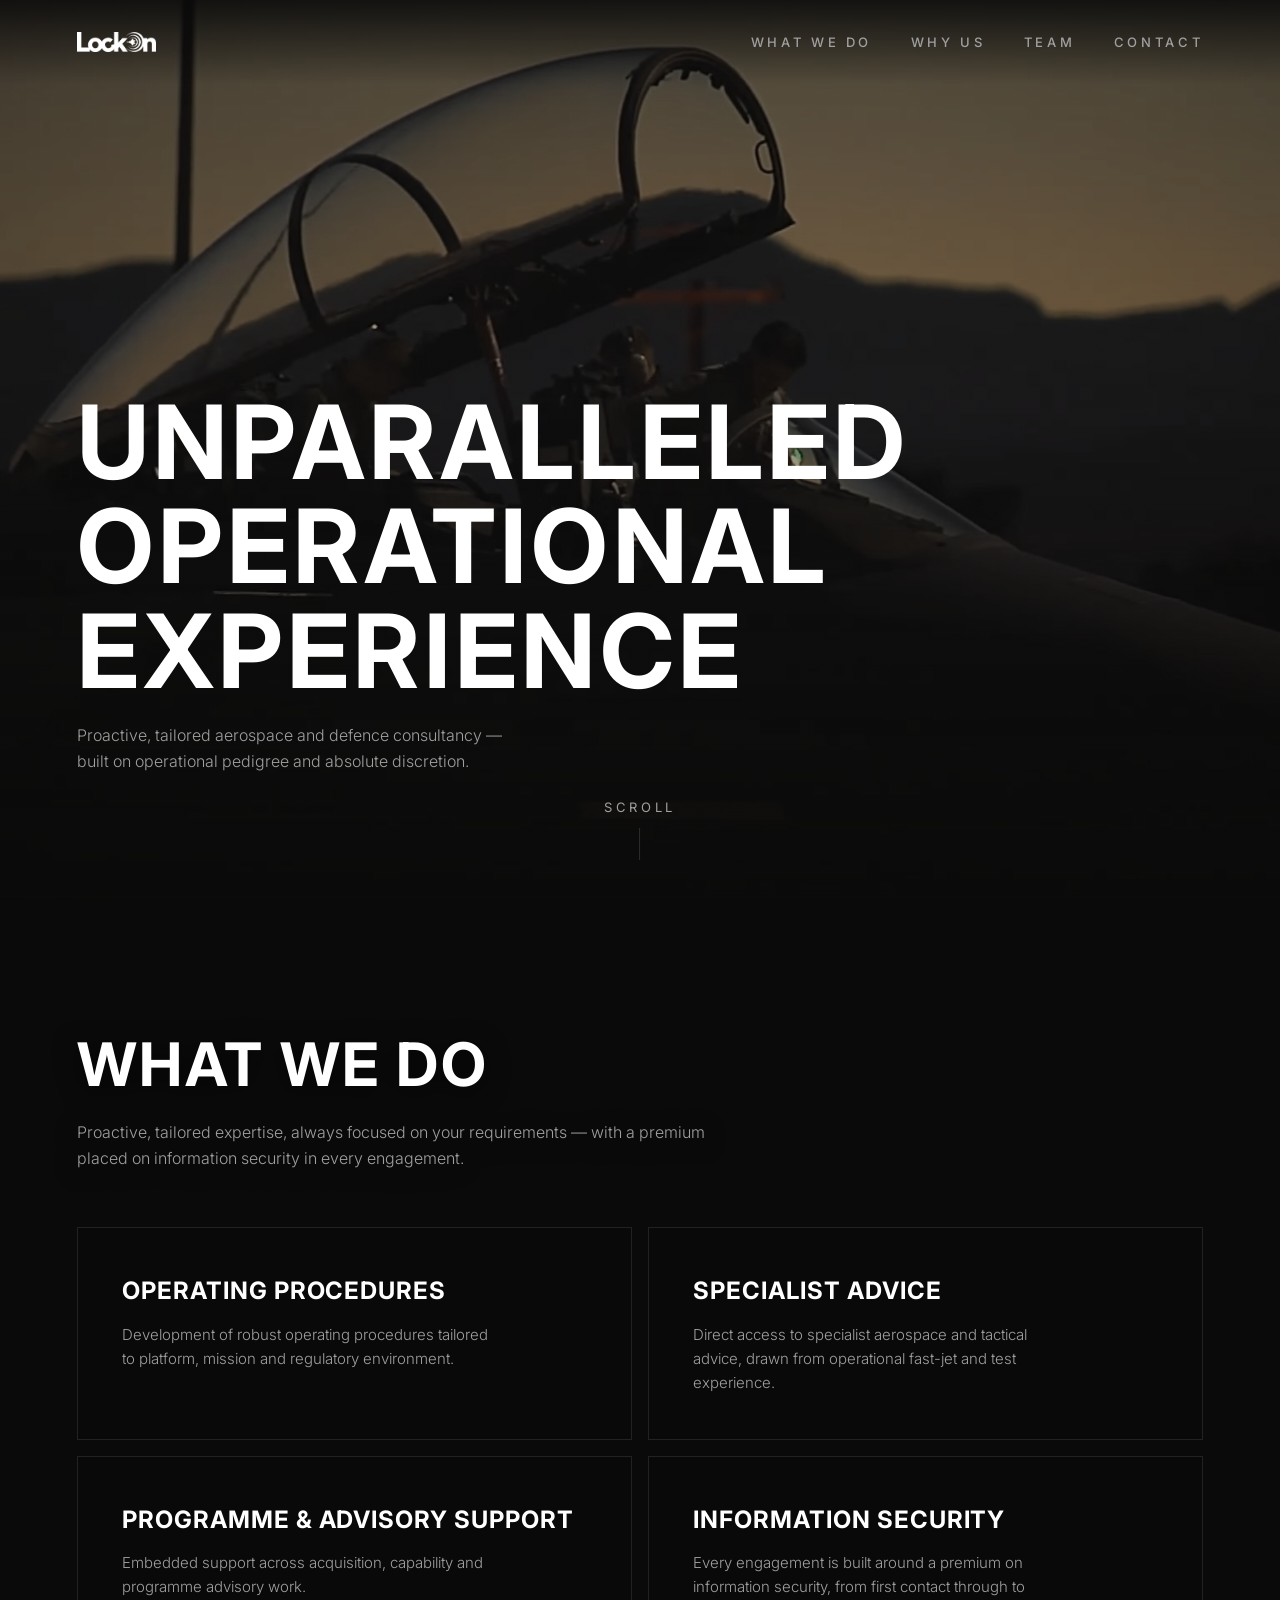
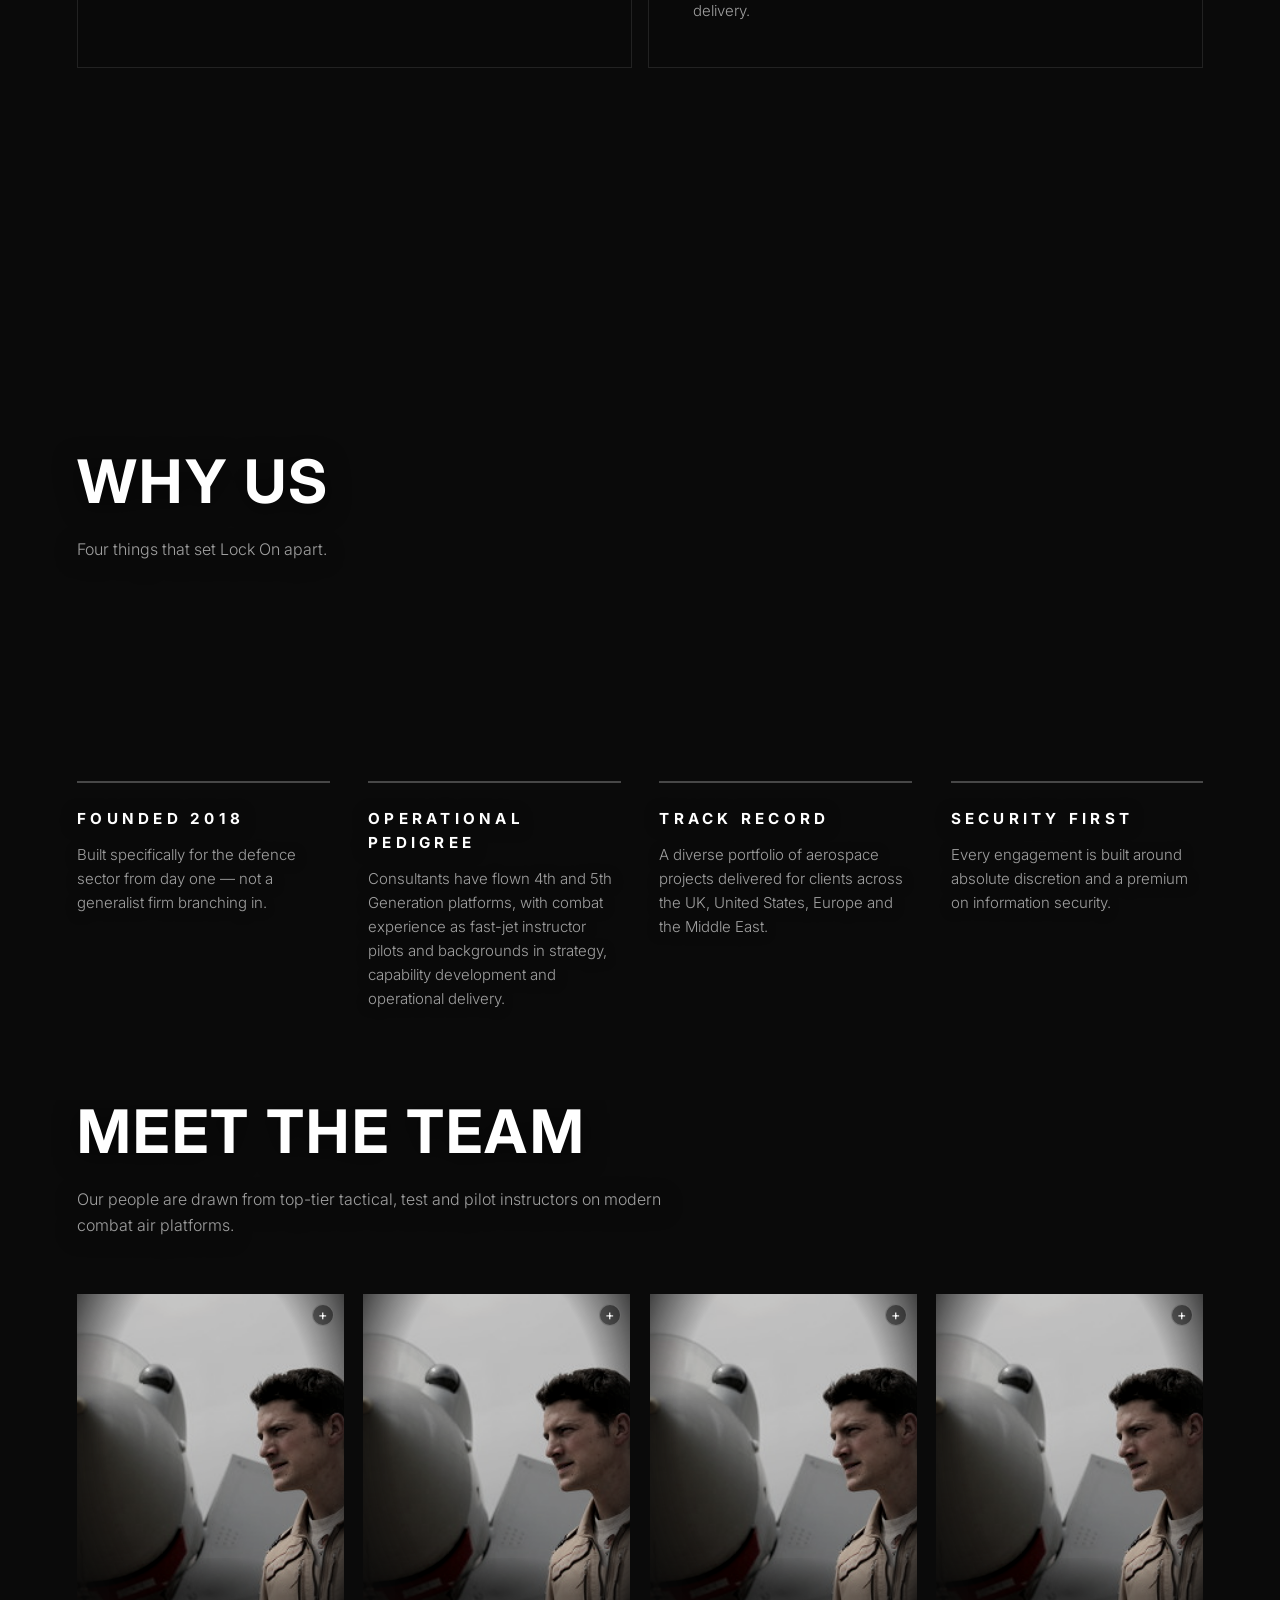
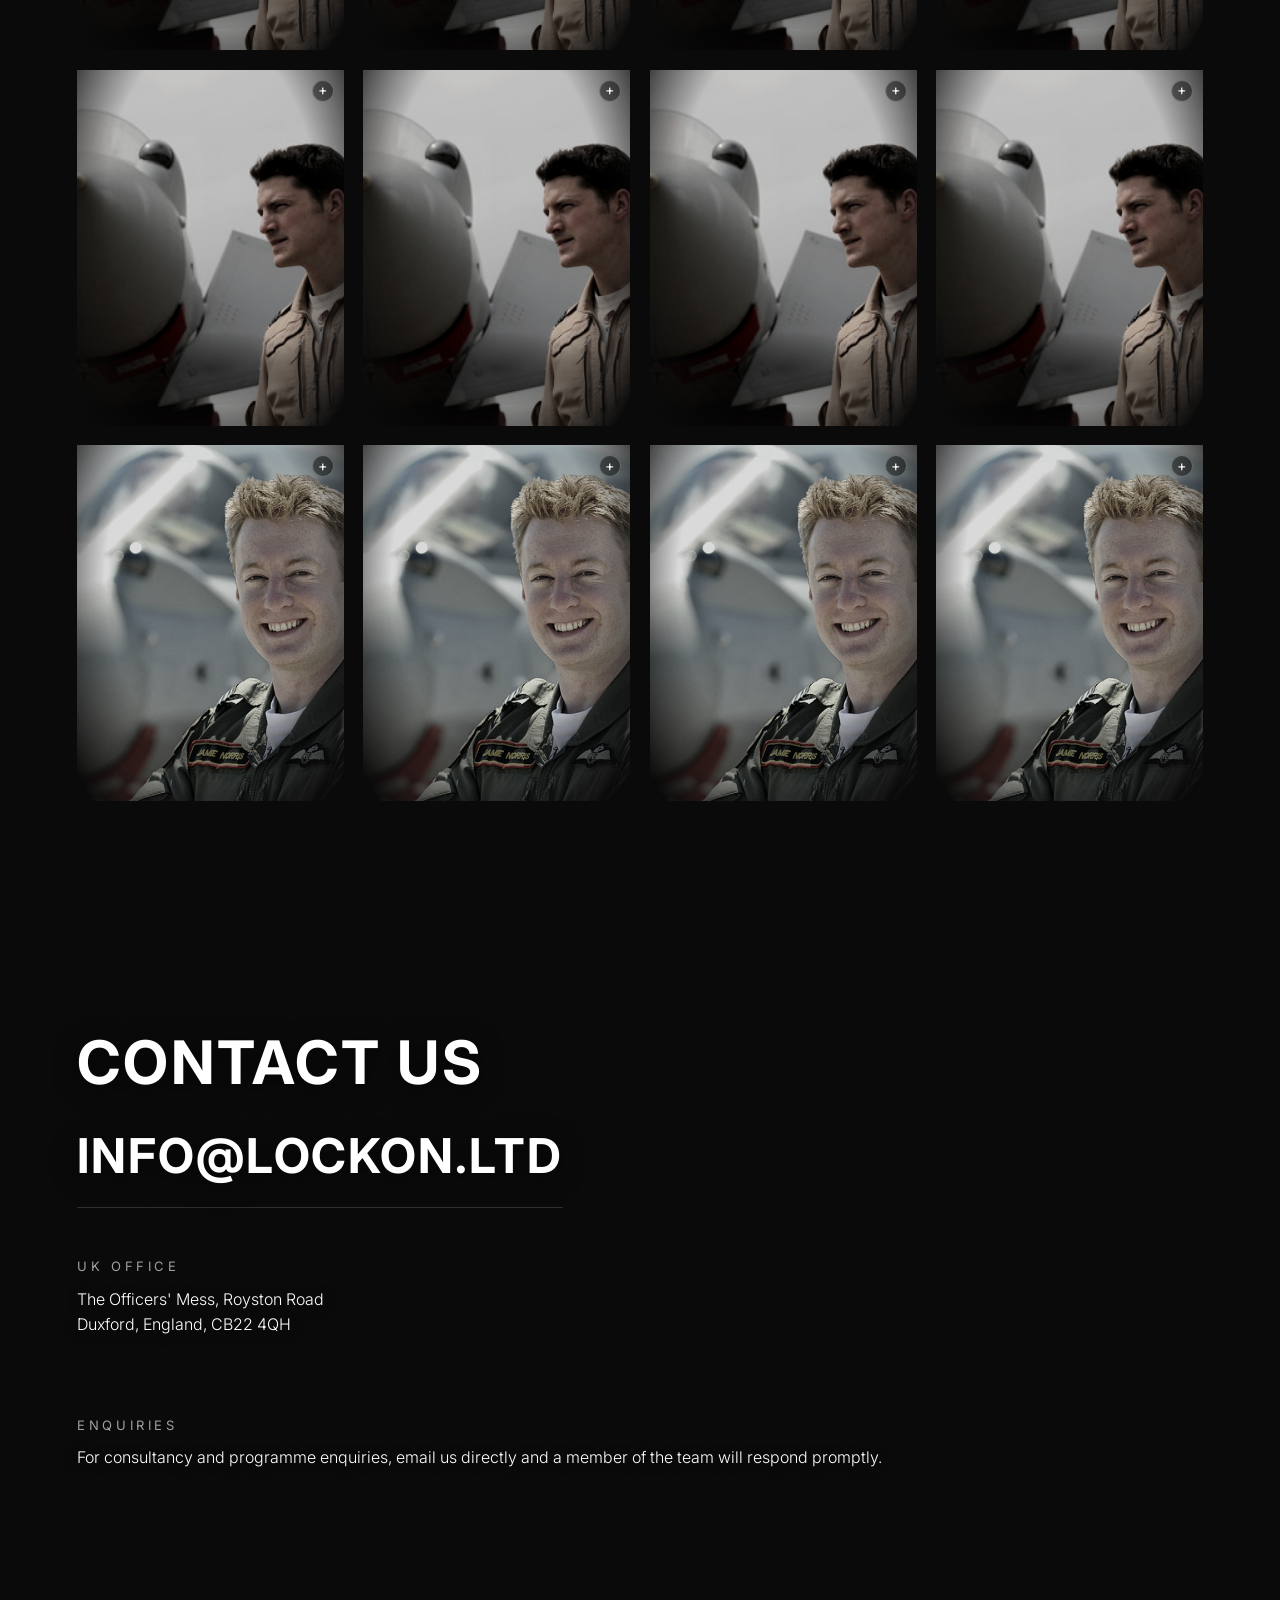
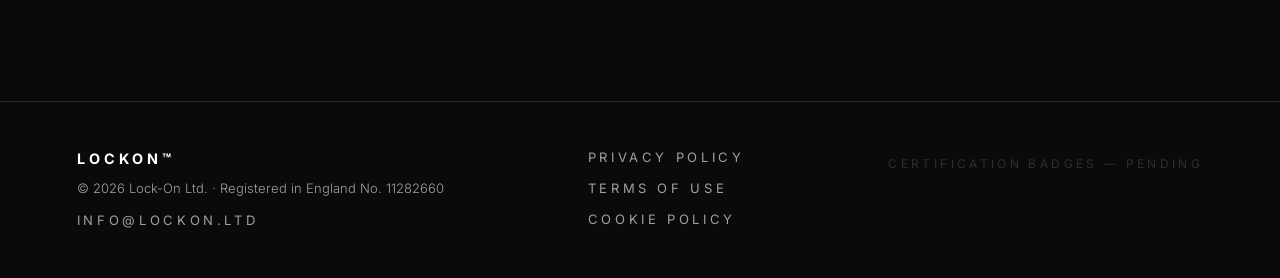
==== index.html @ 6dbc5092 "Replace per-section backgrounds with scroll-linked camera effect Adds js/camera.js + css/camera-bg.c" ====
<!doctype html>
<html lang="en">
<head>
  <meta charset="UTF-8" />
  <meta name="viewport" content="width=device-width, initial-scale=1" />
  <title>Lock On — Aerospace &amp; Defence Consultancy</title>
  <meta
    name="description"
    content="Lock On is an aerospace and defence consultancy providing proactive, tailored expertise drawn from top-tier tactical, test and fast-jet operational experience."
  />

  <!-- Favicon set generated from the real logo mark (the target-rings +
       jet icon cropped out of assets/lockon-logo.webp) — see
       assets/favicon/README.md for how to regenerate if the logo changes. -->
  <link rel="icon" type="image/x-icon" href="assets/favicon/favicon.ico" />
  <link rel="icon" type="image/png" sizes="16x16" href="assets/favicon/favicon-16.png" />
  <link rel="icon" type="image/png" sizes="32x32" href="assets/favicon/favicon-32.png" />
  <link rel="icon" type="image/png" sizes="48x48" href="assets/favicon/favicon-48.png" />
  <link rel="icon" type="image/png" sizes="192x192" href="assets/favicon/favicon-192.png" />
  <link rel="icon" type="image/png" sizes="512x512" href="assets/favicon/favicon-512.png" />
  <link rel="apple-touch-icon" sizes="180x180" href="assets/favicon/apple-touch-icon.png" />

  <link rel="preconnect" href="https://fonts.googleapis.com" />
  <link rel="preconnect" href="https://fonts.gstatic.com" crossorigin />
  <link
    href="https://fonts.googleapis.com/css2?family=Inter:wght@300;400;500;600;700&display=swap"
    rel="stylesheet"
  />

  <link rel="stylesheet" href="css/variables.css" />
  <link rel="stylesheet" href="css/base.css" />
  <link rel="stylesheet" href="css/depth.css" />
  <link rel="stylesheet" href="css/camera-bg.css" />
  <link rel="stylesheet" href="css/nav.css" />
  <link rel="stylesheet" href="css/flight-route.css" />
  <link rel="stylesheet" href="css/sections/landing.css" />
  <link rel="stylesheet" href="css/sections/what-we-do.css" />
  <link rel="stylesheet" href="css/sections/why-us.css" />
  <link rel="stylesheet" href="css/sections/team.css" />
  <link rel="stylesheet" href="css/sections/contact.css" />
  <link rel="stylesheet" href="css/footer.css" />
</head>
<body>
  <!-- Shared icon sprite: reticle mark, used as the logo fallback until
       assets/lockon-logo.webp loads (see .is-loaded swap in nav.css /
       sections/landing.css). The real logo is a full "LockOn" wordmark
       lockup, so once it loads the "Lock On" text span is hidden too —
       otherwise it'd be redundant. -->
  <svg width="0" height="0" style="position: absolute" aria-hidden="true">
    <symbol id="icon-reticle" viewBox="0 0 40 40" fill="none">
      <circle cx="20" cy="20" r="17" stroke="currentColor" stroke-width="1.5" />
      <circle cx="20" cy="20" r="2" fill="currentColor" />
      <line x1="20" y1="1" x2="20" y2="9" stroke="currentColor" stroke-width="1.5" />
      <line x1="20" y1="31" x2="20" y2="39" stroke="currentColor" stroke-width="1.5" />
      <line x1="1" y1="20" x2="9" y2="20" stroke="currentColor" stroke-width="1.5" />
      <line x1="31" y1="20" x2="39" y2="20" stroke="currentColor" stroke-width="1.5" />
    </symbol>
  </svg>

  <a class="visually-hidden" href="#what-we-do">Skip to content</a>

  <!-- ============================== NAV ============================== -->
  <header class="nav" id="site-nav">
    <a href="#landing" class="nav__logo" aria-label="Lock On — back to top">
      <img
        class="nav__logo-img"
        src="assets/lockon-logo.webp"
        alt="Lock On"
        onload="this.classList.add('is-loaded')"
      />
      <svg aria-hidden="true"><use href="#icon-reticle" /></svg>
      <span>Lock On</span>
    </a>
    <nav class="nav__links" aria-label="Primary">
      <a href="#what-we-do">What We Do</a>
      <a href="#why-us">Why Us</a>
      <a href="#team">Team</a>
      <a href="#contact">Contact</a>
    </nav>
  </header>


  <!-- ========================== FLIGHT ROUTE =========================== -->
  <!--
    Decorative, scroll-linked — not a nav control (dots above already cover
    that). Runs from the top of What We Do to the footer. Path geometry,
    node positions, line-draw offset, and the plane's position/rotation are
    all computed in js/flight-route.js (a static viewBox here would either
    letterbox or make the node circles render as ellipses under non-uniform
    scaling, so the 'd'/viewBox/cx/cy are all set at runtime instead).
    aria-hidden: purely atmospheric, nothing here is announced or focusable.
  -->
  <aside class="flight-route" aria-hidden="true">
    <svg class="flight-route__svg" preserveAspectRatio="none">
      <defs>
        <filter id="flight-route-glow" x="-300%" y="-300%" width="700%" height="700%">
          <feGaussianBlur stdDeviation="2.5" />
        </filter>
      </defs>

      <path class="flight-route__base" />
      <path class="flight-route__progress" />

      <g class="flight-route__node" data-target="what-we-do">
        <circle class="flight-route__node-glow" r="7" filter="url(#flight-route-glow)" />
        <circle class="flight-route__node-dot" r="3" />
      </g>
      <g class="flight-route__node" data-target="why-us">
        <circle class="flight-route__node-glow" r="7" filter="url(#flight-route-glow)" />
        <circle class="flight-route__node-dot" r="3" />
      </g>
      <g class="flight-route__node" data-target="team">
        <circle class="flight-route__node-glow" r="7" filter="url(#flight-route-glow)" />
        <circle class="flight-route__node-dot" r="3" />
      </g>
      <g class="flight-route__node" data-target="contact">
        <circle class="flight-route__node-glow" r="7" filter="url(#flight-route-glow)" />
        <circle class="flight-route__node-dot" r="3" />
      </g>

      <g class="flight-route__plane">
        <path d="M7,0 L-4,4 L-1,0 L-4,-4 Z" />
      </g>
    </svg>
  </aside>

  <!-- ============================ CAMERA BG ============================ -->
  <!--
    One shared jet photo behind What We Do / Why Us / Team / Contact,
    replacing the old per-section background images. js/camera.js pans and
    zooms it to a different framing per section as you scroll, fading it
    to black through Contact — see css/camera-bg.css / js/camera.js for how
    the pan/zoom math and keyframes work. Fixed + low z-index so normal
    section content (z-index:2, css/depth.css) always paints above it;
    hidden on Landing and past the footer, same fade approach as the
    flight-route rail. aria-hidden: decorative, not announced.
  -->
  <div class="camera-bg" aria-hidden="true">
    <img
      class="camera-bg__image"
      src="assets/images/formation.jpg"
      alt=""
      onload="this.classList.add('is-loaded')"
    />
    <div class="camera-bg__scrim"></div>
    <div class="camera-bg__fade"></div>
  </div>

  <main class="scroll-container">
    <!-- =========================== 01 LANDING =========================== -->
    <section class="section landing" id="landing">
      <div class="landing__media">
        <!--
          Primary hero clip: assets/video/hero.mp4 (+ hero.webm). Whatever
          sits at that exact filename is what plays — if you're dropping in
          the 8-second clip as the primary, name it hero.mp4 / hero.webm.
          Until a real file is there, the animated fallback backdrop below
          shows through and the Ken Burns zoom (.landing__zoom) still runs
          on it, so the section never looks broken or static.
        -->
        <div class="landing__zoom">
          <div class="landing__fallback"></div>
          <video
            class="landing__video"
            autoplay
            muted
            loop
            playsinline
            poster="assets/images/hero-poster.jpg"
          >
            <source src="assets/video/hero.webm" type="video/webm" />
            <source src="assets/video/hero.mp4" type="video/mp4" />
          </video>
        </div>
        <div class="landing__scrim"></div>
      </div>

      <div class="landing__content reveal">
        <h1 class="landing__title">Unparalleled Operational Experience</h1>
        <p class="landing__tagline">
          Proactive, tailored aerospace and defence consultancy — built on operational
          pedigree and absolute discretion.
        </p>
      </div>

      <div class="landing__scroll-cue" aria-hidden="true">
        <span>Scroll</span>
        <span class="scroll-line"></span>
      </div>
    </section>

    <!-- ========================= 02 WHAT WE DO ========================= -->
    <section class="section section--depth" id="what-we-do">
      <div class="section__inner reveal">
        <h2 class="section__heading">What We Do</h2>
        <p class="section__intro">
          Proactive, tailored expertise, always focused on your requirements — with a
          premium placed on information security in every engagement.
        </p>

        <div class="capabilities">
          <article class="capability">
            <h3 class="capability__title">Operating Procedures</h3>
            <p class="capability__text">
              Development of robust operating procedures tailored to platform, mission
              and regulatory environment.
            </p>
          </article>
          <article class="capability">
            <h3 class="capability__title">Specialist Advice</h3>
            <p class="capability__text">
              Direct access to specialist aerospace and tactical advice, drawn from
              operational fast-jet and test experience.
            </p>
          </article>
          <article class="capability">
            <h3 class="capability__title">Programme &amp; Advisory Support</h3>
            <p class="capability__text">
              Embedded support across acquisition, capability and programme advisory
              work.
            </p>
          </article>
          <article class="capability">
            <h3 class="capability__title">Information Security</h3>
            <p class="capability__text">
              Every engagement is built around a premium on information security, from
              first contact through to delivery.
            </p>
          </article>
        </div>
      </div>
    </section>

    <!-- =========================== 03 WHY US =========================== -->
    <section class="section section--depth" id="why-us">
      <div class="section__inner reveal">
        <h2 class="section__heading">Why Us</h2>
        <p class="section__intro">Four things that set Lock On apart.</p>

        <div class="differentiators" data-parallax-speed="1.08">
          <div class="differentiator">
            <h3 class="differentiator__title">Founded 2018</h3>
            <p class="differentiator__text">
              Built specifically for the defence sector from day one — not a
              generalist firm branching in.
            </p>
          </div>
          <div class="differentiator">
            <h3 class="differentiator__title">Operational Pedigree</h3>
            <p class="differentiator__text">
              Consultants have flown 4th and 5th Generation platforms, with combat
              experience as fast-jet instructor pilots and backgrounds in strategy,
              capability development and operational delivery.
            </p>
          </div>
          <div class="differentiator">
            <h3 class="differentiator__title">Track Record</h3>
            <p class="differentiator__text">
              A diverse portfolio of aerospace projects delivered for clients across
              the UK, United States, Europe and the Middle East.
            </p>
          </div>
          <div class="differentiator">
            <h3 class="differentiator__title">Security First</h3>
            <p class="differentiator__text">
              Every engagement is built around absolute discretion and a premium on
              information security.
            </p>
          </div>
        </div>
      </div>
    </section>

    <!-- ========================= 04 MEET THE TEAM ========================= -->
    <section class="section section--depth" id="team">
      <div class="section__inner reveal">
        <h2 class="section__heading">Meet the Team</h2>
        <p class="section__intro">
          Our people are drawn from top-tier tactical, test and pilot instructors on
          modern combat air platforms.
        </p>

        <!--
          12-tile placeholder grid: Guy Lockwood's tile x8, Jamie Norris's x4
          (real names/photos; only 2 actual team members exist right now).
          Roles/bios are reasonable copy pending confirmed per-person detail
          — see README.md "Copy status" for what's independently verified vs.
          filler. Two-stage interaction: hover reveals a brief name/role
          summary (.team-card__summary, mouse only — see css/sections/team.css
          for why touch skips straight to stage 2), click/tap/keyboard opens
          the full profile in-place (.team-card__overlay, js/team.js). Closed
          tiles show only the photo + a small "+" affordance.
        -->
        <div class="team-grid">
          <div class="team-card">
            <div class="team-card__cutout">
              <img
                class="team-card__photo-img"
                src="assets/team/guy-lockwood.jpg"
                alt="Guy Lockwood"
                onload="this.classList.add('is-loaded')"
              />
              <div class="team-card__photo-fallback">
                <span class="team-card__initials">GL</span>
              </div>
            </div>
            <span class="team-card__expand" aria-hidden="true">+</span>
            <div class="team-card__ground-shadow" aria-hidden="true"></div>
            <div class="team-card__summary" aria-hidden="true">
              <p class="team-card__role">Co-Founder</p>
              <h3 class="team-card__name">Guy Lockwood</h3>
            </div>
            <div class="team-card__overlay">
              <p class="team-card__role">Co-Founder</p>
              <h3 class="team-card__name">Guy Lockwood</h3>
              <p class="team-card__bio">
                Co-founder of Lock On; combat experience as a fast-jet instructor
                pilot, with a background in operational planning and delivery.
              </p>
              <p class="team-card__detail">
                Focuses on operational planning, mission rehearsal and capability
                integration across fast-jet and multi-role platforms.
              </p>
            </div>
          </div>
          <div class="team-card">
            <div class="team-card__cutout">
              <img
                class="team-card__photo-img"
                src="assets/team/guy-lockwood.jpg"
                alt="Guy Lockwood"
                onload="this.classList.add('is-loaded')"
              />
              <div class="team-card__photo-fallback">
                <span class="team-card__initials">GL</span>
              </div>
            </div>
            <span class="team-card__expand" aria-hidden="true">+</span>
            <div class="team-card__ground-shadow" aria-hidden="true"></div>
            <div class="team-card__summary" aria-hidden="true">
              <p class="team-card__role">Co-Founder</p>
              <h3 class="team-card__name">Guy Lockwood</h3>
            </div>
            <div class="team-card__overlay">
              <p class="team-card__role">Co-Founder</p>
              <h3 class="team-card__name">Guy Lockwood</h3>
              <p class="team-card__bio">
                Co-founder of Lock On; combat experience as a fast-jet instructor
                pilot, with a background in operational planning and delivery.
              </p>
              <p class="team-card__detail">
                Focuses on operational planning, mission rehearsal and capability
                integration across fast-jet and multi-role platforms.
              </p>
            </div>
          </div>
          <div class="team-card">
            <div class="team-card__cutout">
              <img
                class="team-card__photo-img"
                src="assets/team/guy-lockwood.jpg"
                alt="Guy Lockwood"
                onload="this.classList.add('is-loaded')"
              />
              <div class="team-card__photo-fallback">
                <span class="team-card__initials">GL</span>
              </div>
            </div>
            <span class="team-card__expand" aria-hidden="true">+</span>
            <div class="team-card__ground-shadow" aria-hidden="true"></div>
            <div class="team-card__summary" aria-hidden="true">
              <p class="team-card__role">Co-Founder</p>
              <h3 class="team-card__name">Guy Lockwood</h3>
            </div>
            <div class="team-card__overlay">
              <p class="team-card__role">Co-Founder</p>
              <h3 class="team-card__name">Guy Lockwood</h3>
              <p class="team-card__bio">
                Co-founder of Lock On; combat experience as a fast-jet instructor
                pilot, with a background in operational planning and delivery.
              </p>
              <p class="team-card__detail">
                Focuses on operational planning, mission rehearsal and capability
                integration across fast-jet and multi-role platforms.
              </p>
            </div>
          </div>
          <div class="team-card">
            <div class="team-card__cutout">
              <img
                class="team-card__photo-img"
                src="assets/team/guy-lockwood.jpg"
                alt="Guy Lockwood"
                onload="this.classList.add('is-loaded')"
              />
              <div class="team-card__photo-fallback">
                <span class="team-card__initials">GL</span>
              </div>
            </div>
            <span class="team-card__expand" aria-hidden="true">+</span>
            <div class="team-card__ground-shadow" aria-hidden="true"></div>
            <div class="team-card__summary" aria-hidden="true">
              <p class="team-card__role">Co-Founder</p>
              <h3 class="team-card__name">Guy Lockwood</h3>
            </div>
            <div class="team-card__overlay">
              <p class="team-card__role">Co-Founder</p>
              <h3 class="team-card__name">Guy Lockwood</h3>
              <p class="team-card__bio">
                Co-founder of Lock On; combat experience as a fast-jet instructor
                pilot, with a background in operational planning and delivery.
              </p>
              <p class="team-card__detail">
                Focuses on operational planning, mission rehearsal and capability
                integration across fast-jet and multi-role platforms.
              </p>
            </div>
          </div>
          <div class="team-card">
            <div class="team-card__cutout">
              <img
                class="team-card__photo-img"
                src="assets/team/guy-lockwood.jpg"
                alt="Guy Lockwood"
                onload="this.classList.add('is-loaded')"
              />
              <div class="team-card__photo-fallback">
                <span class="team-card__initials">GL</span>
              </div>
            </div>
            <span class="team-card__expand" aria-hidden="true">+</span>
            <div class="team-card__ground-shadow" aria-hidden="true"></div>
            <div class="team-card__summary" aria-hidden="true">
              <p class="team-card__role">Co-Founder</p>
              <h3 class="team-card__name">Guy Lockwood</h3>
            </div>
            <div class="team-card__overlay">
              <p class="team-card__role">Co-Founder</p>
              <h3 class="team-card__name">Guy Lockwood</h3>
              <p class="team-card__bio">
                Co-founder of Lock On; combat experience as a fast-jet instructor
                pilot, with a background in operational planning and delivery.
              </p>
              <p class="team-card__detail">
                Focuses on operational planning, mission rehearsal and capability
                integration across fast-jet and multi-role platforms.
              </p>
            </div>
          </div>
          <div class="team-card">
            <div class="team-card__cutout">
              <img
                class="team-card__photo-img"
                src="assets/team/guy-lockwood.jpg"
                alt="Guy Lockwood"
                onload="this.classList.add('is-loaded')"
              />
              <div class="team-card__photo-fallback">
                <span class="team-card__initials">GL</span>
              </div>
            </div>
            <span class="team-card__expand" aria-hidden="true">+</span>
            <div class="team-card__ground-shadow" aria-hidden="true"></div>
            <div class="team-card__summary" aria-hidden="true">
              <p class="team-card__role">Co-Founder</p>
              <h3 class="team-card__name">Guy Lockwood</h3>
            </div>
            <div class="team-card__overlay">
              <p class="team-card__role">Co-Founder</p>
              <h3 class="team-card__name">Guy Lockwood</h3>
              <p class="team-card__bio">
                Co-founder of Lock On; combat experience as a fast-jet instructor
                pilot, with a background in operational planning and delivery.
              </p>
              <p class="team-card__detail">
                Focuses on operational planning, mission rehearsal and capability
                integration across fast-jet and multi-role platforms.
              </p>
            </div>
          </div>
          <div class="team-card">
            <div class="team-card__cutout">
              <img
                class="team-card__photo-img"
                src="assets/team/guy-lockwood.jpg"
                alt="Guy Lockwood"
                onload="this.classList.add('is-loaded')"
              />
              <div class="team-card__photo-fallback">
                <span class="team-card__initials">GL</span>
              </div>
            </div>
            <span class="team-card__expand" aria-hidden="true">+</span>
            <div class="team-card__ground-shadow" aria-hidden="true"></div>
            <div class="team-card__summary" aria-hidden="true">
              <p class="team-card__role">Co-Founder</p>
              <h3 class="team-card__name">Guy Lockwood</h3>
            </div>
            <div class="team-card__overlay">
              <p class="team-card__role">Co-Founder</p>
              <h3 class="team-card__name">Guy Lockwood</h3>
              <p class="team-card__bio">
                Co-founder of Lock On; combat experience as a fast-jet instructor
                pilot, with a background in operational planning and delivery.
              </p>
              <p class="team-card__detail">
                Focuses on operational planning, mission rehearsal and capability
                integration across fast-jet and multi-role platforms.
              </p>
            </div>
          </div>
          <div class="team-card">
            <div class="team-card__cutout">
              <img
                class="team-card__photo-img"
                src="assets/team/guy-lockwood.jpg"
                alt="Guy Lockwood"
                onload="this.classList.add('is-loaded')"
              />
              <div class="team-card__photo-fallback">
                <span class="team-card__initials">GL</span>
              </div>
            </div>
            <span class="team-card__expand" aria-hidden="true">+</span>
            <div class="team-card__ground-shadow" aria-hidden="true"></div>
            <div class="team-card__summary" aria-hidden="true">
              <p class="team-card__role">Co-Founder</p>
              <h3 class="team-card__name">Guy Lockwood</h3>
            </div>
            <div class="team-card__overlay">
              <p class="team-card__role">Co-Founder</p>
              <h3 class="team-card__name">Guy Lockwood</h3>
              <p class="team-card__bio">
                Co-founder of Lock On; combat experience as a fast-jet instructor
                pilot, with a background in operational planning and delivery.
              </p>
              <p class="team-card__detail">
                Focuses on operational planning, mission rehearsal and capability
                integration across fast-jet and multi-role platforms.
              </p>
            </div>
          </div>
          <div class="team-card">
            <div class="team-card__cutout">
              <img
                class="team-card__photo-img"
                src="assets/team/jamie-norris.jpg"
                alt="Jamie Norris"
                onload="this.classList.add('is-loaded')"
              />
              <div class="team-card__photo-fallback">
                <span class="team-card__initials">JN</span>
              </div>
            </div>
            <span class="team-card__expand" aria-hidden="true">+</span>
            <div class="team-card__ground-shadow" aria-hidden="true"></div>
            <div class="team-card__summary" aria-hidden="true">
              <p class="team-card__role">Managing Director</p>
              <h3 class="team-card__name">Jamie Norris</h3>
            </div>
            <div class="team-card__overlay">
              <p class="team-card__role">Managing Director</p>
              <h3 class="team-card__name">Jamie Norris</h3>
              <p class="team-card__bio">
                Fast-jet instructor pilot with a background in capability
                development and operational delivery.
              </p>
              <p class="team-card__detail">
                Focuses on client strategy and the day-to-day running of Lock
                On's engagements.
              </p>
            </div>
          </div>
          <div class="team-card">
            <div class="team-card__cutout">
              <img
                class="team-card__photo-img"
                src="assets/team/jamie-norris.jpg"
                alt="Jamie Norris"
                onload="this.classList.add('is-loaded')"
              />
              <div class="team-card__photo-fallback">
                <span class="team-card__initials">JN</span>
              </div>
            </div>
            <span class="team-card__expand" aria-hidden="true">+</span>
            <div class="team-card__ground-shadow" aria-hidden="true"></div>
            <div class="team-card__summary" aria-hidden="true">
              <p class="team-card__role">Managing Director</p>
              <h3 class="team-card__name">Jamie Norris</h3>
            </div>
            <div class="team-card__overlay">
              <p class="team-card__role">Managing Director</p>
              <h3 class="team-card__name">Jamie Norris</h3>
              <p class="team-card__bio">
                Fast-jet instructor pilot with a background in capability
                development and operational delivery.
              </p>
              <p class="team-card__detail">
                Focuses on client strategy and the day-to-day running of Lock
                On's engagements.
              </p>
            </div>
          </div>
          <div class="team-card">
            <div class="team-card__cutout">
              <img
                class="team-card__photo-img"
                src="assets/team/jamie-norris.jpg"
                alt="Jamie Norris"
                onload="this.classList.add('is-loaded')"
              />
              <div class="team-card__photo-fallback">
                <span class="team-card__initials">JN</span>
              </div>
            </div>
            <span class="team-card__expand" aria-hidden="true">+</span>
            <div class="team-card__ground-shadow" aria-hidden="true"></div>
            <div class="team-card__summary" aria-hidden="true">
              <p class="team-card__role">Managing Director</p>
              <h3 class="team-card__name">Jamie Norris</h3>
            </div>
            <div class="team-card__overlay">
              <p class="team-card__role">Managing Director</p>
              <h3 class="team-card__name">Jamie Norris</h3>
              <p class="team-card__bio">
                Fast-jet instructor pilot with a background in capability
                development and operational delivery.
              </p>
              <p class="team-card__detail">
                Focuses on client strategy and the day-to-day running of Lock
                On's engagements.
              </p>
            </div>
          </div>
          <div class="team-card">
            <div class="team-card__cutout">
              <img
                class="team-card__photo-img"
                src="assets/team/jamie-norris.jpg"
                alt="Jamie Norris"
                onload="this.classList.add('is-loaded')"
              />
              <div class="team-card__photo-fallback">
                <span class="team-card__initials">JN</span>
              </div>
            </div>
            <span class="team-card__expand" aria-hidden="true">+</span>
            <div class="team-card__ground-shadow" aria-hidden="true"></div>
            <div class="team-card__summary" aria-hidden="true">
              <p class="team-card__role">Managing Director</p>
              <h3 class="team-card__name">Jamie Norris</h3>
            </div>
            <div class="team-card__overlay">
              <p class="team-card__role">Managing Director</p>
              <h3 class="team-card__name">Jamie Norris</h3>
              <p class="team-card__bio">
                Fast-jet instructor pilot with a background in capability
                development and operational delivery.
              </p>
              <p class="team-card__detail">
                Focuses on client strategy and the day-to-day running of Lock
                On's engagements.
              </p>
            </div>
          </div>
        </div>
      </div>
    </section>

    <!-- ========================== 05 CONTACT US ========================== -->
    <section class="section section--depth contact" id="contact">
      <div class="section__inner contact__inner reveal">
        <h2 class="section__heading">Contact Us</h2>

        <a class="contact__email" href="mailto:info@lockon.ltd">info@lockon.ltd</a>

        <div class="contact__details">
          <div>
            <p class="contact__block-label">UK Office</p>
            <p class="contact__block-text">
              The Officers' Mess, Royston Road
              <br />
              Duxford, England, CB22 4QH
            </p>
          </div>
          <div>
            <p class="contact__block-label">Enquiries</p>
            <p class="contact__block-text">
              For consultancy and programme enquiries, email us directly and a member
              of the team will respond promptly.
            </p>
          </div>
        </div>
      </div>
    </section>
  </main>

  <!-- ============================== FOOTER ============================== -->
  <footer class="site-footer">
    <div class="site-footer__inner">
      <div class="site-footer__legal">
        <p class="site-footer__brand">LockOn&trade;</p>
        <p class="site-footer__meta">
          &copy; 2026 Lock-On Ltd. &middot; Registered in England No. 11282660
        </p>
        <a class="site-footer__email" href="mailto:info@lockon.ltd">info@lockon.ltd</a>
      </div>

      <nav class="site-footer__policies" aria-label="Legal">
        <a href="privacy.html">Privacy Policy</a>
        <a href="terms.html">Terms of Use</a>
        <a href="cookies.html">Cookie Policy</a>
      </nav>

      <!--
        Certification badges from the previous site weren't reachable —
        lockon.ltd blocks automated fetches, and these weren't shared as
        attached files. Drop the badge images in assets/images/badges/ and
        replace this placeholder with <img> tags once you have them (see
        assets/images/badges/README.md).
      -->
      <div class="site-footer__badges">
        <p class="site-footer__badges-note">Certification badges — pending</p>
      </div>
    </div>
  </footer>

  <script type="module" src="js/main.js"></script>
</body>
</html>
---- css/variables.css ----
/* ==========================================================================
   Design tokens — Lock On
   Monochrome palette (SpaceX-inspired restraint): black/white/grey only,
   no accent hue anywhere. Interactive/active states get feedback through
   brightness (--color-active) rather than colour. Update here to retheme
   the whole site.
   ========================================================================== */

:root {
  /* Palette */
  --color-bg: #0a0a0a;
  --color-bg-alt: #1a1a1a;
  --color-text: #ffffff;
  --color-text-secondary: #a0a0a0;
  --color-border: #2e2e2e;
  --color-active: #e5e5e5;
  --color-active-glow: rgba(229, 229, 229, 0.4);
  --color-overlay: rgba(10, 10, 10, 0.55);

  /* The one deliberate colour accent in the system, scoped to a single
     feature: the flight-route rail's lit node glow (css/flight-route.css).
     Warm/engine-like, not neon — do not reuse this elsewhere. */
  --color-amber: #ffab5c;
  --color-amber-glow: rgba(255, 171, 92, 0.55);

  /* Photography treatment — keeps real imagery inside the monochrome
     palette instead of letting it introduce colour */
  --photo-filter: grayscale(55%) contrast(1.08) brightness(0.85);
  --scrim-strong: linear-gradient(
    to bottom,
    rgba(10, 10, 10, 0.55) 0%,
    rgba(10, 10, 10, 0.55) 35%,
    rgba(10, 10, 10, 0.92) 100%
  );
  --scrim-low: linear-gradient(
    to bottom,
    rgba(10, 10, 10, 0.75) 0%,
    rgba(10, 10, 10, 0.75) 100%
  );

  /* Type */
  --font-heading: "Inter", -apple-system, BlinkMacSystemFont, "Segoe UI", Roboto,
    "Helvetica Neue", Arial, sans-serif;
  --font-body: "Inter", -apple-system, BlinkMacSystemFont, "Segoe UI", Roboto,
    "Helvetica Neue", Arial, sans-serif;

  /* Type scale — consistent across every section */
  --fs-hero: clamp(2.75rem, 8vw, 6.5rem);
  --fs-h2: clamp(2rem, 5vw, 3.75rem);
  --fs-h3: clamp(1.15rem, 2.2vw, 1.5rem);
  --fs-body: clamp(1rem, 1.2vw, 1.125rem);
  --fs-small: 0.8125rem;
  --fs-label: 0.8125rem;

  --ls-heading: 0.04em;
  --ls-label: 0.28em;

  --lh-body: 1.6;

  /* Layout */
  --nav-height: 84px;
  --section-padding-x: clamp(24px, 6vw, 96px);
  --section-padding-y: clamp(96px, 12vh, 160px);
  --max-content-width: 1280px;

  /* Motion — custom, non-default curves throughout; no plain ease/linear.
     --ease: smooth emphasized deceleration, for continuous/large reveals.
     --ease-settle: slight overshoot then settle, for discrete UI feedback
     (hover, tap, active states) so it reads as considered, not mechanical. */
  --ease: cubic-bezier(0.16, 1, 0.3, 1);
  --ease-settle: cubic-bezier(0.34, 1.56, 0.64, 1);
  --duration-fast: 0.2s;
  --duration-base: 0.4s;
  --duration-slow: 0.7s;
  --duration-reveal: 0.9s;
  --duration-kenburns: 26s;
}
---- css/base.css ----
/* ==========================================================================
   Base — reset, typography, scroll behaviour, shared section scaffolding
   ========================================================================== */

*,
*::before,
*::after {
  box-sizing: border-box;
}

html {
  scroll-behavior: smooth;
  -webkit-text-size-adjust: 100%;
}

body {
  margin: 0;
  background: var(--color-bg);
  color: var(--color-text);
  font-family: var(--font-body);
  font-size: var(--fs-body);
  line-height: var(--lh-body);
  font-weight: 400;
  -webkit-font-smoothing: antialiased;
  text-rendering: optimizeLegibility;
}

img,
video {
  max-width: 100%;
  display: block;
}

a {
  color: inherit;
  text-decoration: none;
}

ul {
  margin: 0;
  padding: 0;
  list-style: none;
}

/* Scroll-snap container. `proximity` (not `mandatory`) keeps fast trackpad /
   touch flicks from feeling trapped, while still settling on a section
   boundary once scrolling stops. */
.scroll-container {
  scroll-snap-type: y proximity;
}

.section {
  position: relative;
  min-height: 100svh;
  min-height: 100vh;
  width: 100%;
  scroll-snap-align: start;
  display: flex;
  flex-direction: column;
  justify-content: center;
  padding: var(--section-padding-y) var(--section-padding-x);
  overflow: hidden;
}

.section--alt {
  background: var(--color-bg-alt);
}

.section__inner {
  width: 100%;
  max-width: var(--max-content-width);
  margin: 0 auto;
}

.section__heading {
  font-family: var(--font-heading);
  font-weight: 700;
  font-size: var(--fs-h2);
  line-height: 1.05;
  letter-spacing: var(--ls-heading);
  text-transform: uppercase;
  margin: 0 0 24px;
  color: var(--color-text);
}

.section__intro {
  max-width: 640px;
  font-size: var(--fs-body);
  color: var(--color-text-secondary);
  font-weight: 300;
  margin: 0 0 56px;
}

.visually-hidden {
  position: absolute;
  width: 1px;
  height: 1px;
  padding: 0;
  margin: -1px;
  overflow: hidden;
  clip: rect(0, 0, 0, 0);
  white-space: nowrap;
  border: 0;
}

@media (prefers-reduced-motion: reduce) {
  html {
    scroll-behavior: auto;
  }
  *,
  *::before,
  *::after {
    animation-duration: 0.001ms !important;
    animation-iteration-count: 1 !important;
    transition-duration: 0.001ms !important;
  }
}
---- css/depth.css ----
/* ==========================================================================
   Depth system — shared background/foreground layering, section-entrance
   reveal, and photography treatment used by every section except Landing
   (which gets its own Ken Burns treatment in sections/landing.css).
   ========================================================================== */

.section--depth {
  padding-top: 0;
  padding-bottom: 0;
}

/* Per-section background images/scrims used to live here, one photo per
   section (What We Do/Why Us/Team/Contact each with their own file). Now
   replaced by the single shared, continuously scroll-panned background in
   css/camera-bg.css + js/camera.js — see that file for the "one image,
   moving camera" system. This file keeps the section-entrance crossfade
   and the text-legibility treatment those photo sections still need. */

.section__inner {
  position: relative;
  z-index: 2;
}

/* Photography behind text needs a legibility guarantee the scrim alone
   doesn't always provide at every scroll offset. */
.section--depth .section__heading,
.section--depth .section__intro {
  text-shadow: 0 4px 24px rgba(0, 0, 0, 0.65);
}

/* Cinematic crossfade: js/reveal.js drives `opacity`/`transform` directly,
   continuously, from each section's live IntersectionObserver ratio — so
   as one section scrolls out its content visibly dims while the next
   section's content is simultaneously brightening in, a true crossfade
   rather than a single one-shot fade-in on arrival. The short transition
   here just smooths between the observer's threshold steps. */
.reveal {
  will-change: opacity, transform;
  transition: opacity 0.15s var(--ease), transform 0.25s var(--ease);
}

@media (prefers-reduced-motion: reduce) {
  [data-parallax-speed] {
    transform: none !important;
    will-change: auto;
  }

  .reveal {
    opacity: 1 !important;
    transform: none !important;
    transition: none;
  }
}
---- css/camera-bg.css ----
/* ==========================================================================
   Camera background — one shared jet photo behind What We Do / Why Us /
   Team / Contact, panned and zoomed to a different framing per section by
   js/camera.js as the user scrolls (continuous, not per-section jumps).
   Fixed + low z-index: sits behind normal section content (.section__inner
   is z-index:2, css/depth.css) but above the plain page background.
   ========================================================================== */

.camera-bg {
  position: fixed;
  inset: 0;
  z-index: 1;
  overflow: hidden;
  pointer-events: none;
  opacity: 0;
  background: radial-gradient(ellipse at 50% 40%, #242424 0%, #111111 55%, #0a0a0a 100%);
}

/* Positioned/sized entirely via JS transform (js/camera.js), not the usual
   min-width/height:100% cover trick — that technique fights percentage-based
   translate()/transform-origin math once you need an arbitrary, continuously
   changing focal point rather than a fixed center. Starting from natural
   top-left placement with transform-origin:0 0 makes the pan/zoom formula a
   plain, verifiable `translate(Tx,Ty) scale(s)` (see js/camera.js), still
   entirely on the compositor (no layout/paint per frame). */
.camera-bg__image {
  position: absolute;
  top: 0;
  left: 0;
  /* Override the global `img { max-width: 100% }` reset (css/base.css) —
     js/camera.js's transform math assumes this renders at its true natural
     pixel size (naturalWidth x naturalHeight) before any transform, same
     as img.naturalWidth/naturalHeight report. Capped at viewport width by
     the reset, it would render smaller than that and every computed
     translate/scale would be wrong. */
  max-width: none;
  width: auto;
  height: auto;
  transform-origin: 0 0;
  filter: var(--photo-filter);
  opacity: 0;
  transition: opacity var(--duration-slow) var(--ease);
  will-change: transform;
}

.camera-bg__image.is-loaded {
  opacity: 1;
}

/* Constant legibility darkening, present at every scroll position/zoom
   level — independent of the fade-to-black overlay below, which only
   ramps up through Contact. */
.camera-bg__scrim {
  position: absolute;
  inset: 0;
  background: var(--scrim-strong);
  pointer-events: none;
}

/* Contact's "fade to black" — opacity driven by js/camera.js from the
   same continuous scroll fraction as the pan/zoom, not a separate effect. */
.camera-bg__fade {
  position: absolute;
  inset: 0;
  background: #000;
  opacity: 0;
  pointer-events: none;
}

@media (prefers-reduced-motion: reduce) {
  .camera-bg__image {
    transition: opacity var(--duration-slow) var(--ease);
  }
}
---- css/nav.css ----
/* ==========================================================================
   Top navigation — hides on scroll down, reappears on scroll up
   ========================================================================== */

.nav {
  position: fixed;
  top: 0;
  left: 0;
  right: 0;
  z-index: 100;
  display: flex;
  align-items: center;
  justify-content: space-between;
  height: var(--nav-height);
  padding: 0 var(--section-padding-x);
  background: linear-gradient(to bottom, rgba(10, 10, 10, 0.85), rgba(10, 10, 10, 0));
  transform: translateY(0);
  transition: transform var(--duration-base) var(--ease);
  pointer-events: none;
}

.nav > * {
  pointer-events: auto;
}

.nav--hidden {
  transform: translateY(-100%);
}

.nav__logo {
  display: flex;
  align-items: center;
  gap: 10px;
  font-family: var(--font-heading);
  font-weight: 700;
  font-size: 1rem;
  letter-spacing: var(--ls-label);
  text-transform: uppercase;
  color: var(--color-text);
}

.nav__logo svg {
  width: 22px;
  height: 22px;
  flex-shrink: 0;
}

/* Real logo (assets/lockon-logo.webp) swaps in for the reticle + "Lock On"
   text once it loads — see the onload/is-loaded pattern in index.html.
   It's a full wordmark lockup (394x100), not just an icon, so once it
   loads both the SVG *and* the text span are redundant and get hidden.
   Until then the img stays display:none and the SVG+text fallback shows. */
.nav__logo-img {
  display: none;
  height: 20px;
  width: auto;
  object-fit: contain;
  flex-shrink: 0;
}

.nav__logo-img.is-loaded {
  display: block;
}

.nav__logo-img.is-loaded ~ svg,
.nav__logo-img.is-loaded ~ span {
  display: none;
}

.nav__links {
  display: flex;
  gap: clamp(20px, 3vw, 44px);
}

.nav__links a {
  position: relative;
  font-family: var(--font-heading);
  font-size: var(--fs-small);
  font-weight: 500;
  letter-spacing: var(--ls-label);
  text-transform: uppercase;
  color: var(--color-text-secondary);
  transition: color var(--duration-fast) var(--ease);
}

.nav__links a::after {
  content: "";
  position: absolute;
  left: 0;
  bottom: -6px;
  width: 100%;
  height: 1px;
  background: var(--color-active);
  transform: scaleX(0);
  transform-origin: left;
  transition: transform var(--duration-fast) var(--ease);
}

.nav__links a:hover,
.nav__links a:focus-visible {
  color: var(--color-text);
}

.nav__links a:hover::after,
.nav__links a:focus-visible::after {
  transform: scaleX(1);
}

/* Below this width the links wrap and collide with the logo; the dot
   sidebar already covers section jumping on small screens, so drop the
   link list rather than cram/truncate it. */
@media (max-width: 640px) {
  .nav {
    padding: 0 20px;
    height: 64px;
  }

  .nav__logo span {
    font-size: 0.9rem;
  }

  .nav__links {
    display: none;
  }
}
---- css/flight-route.css ----
/* ==========================================================================
   Flight route — decorative, scroll-linked rail on the left edge, running
   from What We Do to the footer. Monochrome except the amber node glow
   (--color-amber / --color-amber-glow, the one deliberate accent in the
   system — see the comment in css/variables.css). All geometry (path 'd',
   viewBox, node cx/cy, plane transform) is set at runtime by
   js/flight-route.js; this file only styles what's there.
   ========================================================================== */

.flight-route {
  position: fixed;
  left: clamp(14px, 2.5vw, 28px);
  top: 16vh;
  bottom: 16vh;
  width: 32px;
  z-index: 90;
  pointer-events: none;
  opacity: 0;
}

.flight-route__svg {
  width: 100%;
  height: 100%;
  display: block;
  overflow: visible;
}

/* Always-visible dim guide for the full route */
.flight-route__base {
  fill: none;
  stroke: var(--color-border);
  stroke-width: 1.5;
  stroke-dasharray: 2 7;
  stroke-linecap: round;
}

/* "Flown" portion — revealed via stroke-dashoffset tied to scroll position */
.flight-route__progress {
  fill: none;
  stroke: var(--color-active);
  stroke-width: 1.5;
  stroke-linecap: round;
  opacity: 0.8;
}

.flight-route__node-dot {
  fill: var(--color-border);
  stroke: var(--color-bg);
  stroke-width: 1;
  transition: fill 0.6s var(--ease);
}

.flight-route__node-glow {
  fill: var(--color-amber);
  opacity: 0;
  transition: opacity 0.7s var(--ease);
}

.flight-route__node.is-lit .flight-route__node-dot {
  fill: var(--color-amber);
}

.flight-route__node.is-lit .flight-route__node-glow {
  opacity: 0.6;
}

.flight-route__plane {
  fill: var(--color-active);
}

.flight-route__plane path {
  filter: drop-shadow(0 0 2px rgba(0, 0, 0, 0.7));
}

@media (max-width: 900px) {
  .flight-route {
    display: none;
  }
}

@media (prefers-reduced-motion: reduce) {
  .flight-route__plane {
    display: none;
  }
}
---- css/sections/landing.css ----
/* ==========================================================================
   Landing section — full-bleed looping video, logo + tagline overlay
   ========================================================================== */

.landing {
  padding: 0;
  justify-content: flex-end;
  background: var(--color-bg);
}

.landing__media {
  position: absolute;
  inset: 0;
  z-index: 0;
  overflow: hidden;
}

/* Ken Burns: slow, subtle zoom + drift on the video/fallback only — the
   scrim sits outside this wrapper so the darkening overlay stays put.
   `alternate` + matching easing on both legs keeps the loop seamless
   (no snap-back). Disabled under reduced-motion (media query below). */
.landing__zoom {
  position: absolute;
  inset: 0;
  transform-origin: 50% 42%;
}

@media (prefers-reduced-motion: no-preference) {
  .landing__zoom {
    animation: landing-kenburns var(--duration-kenburns) var(--ease) infinite alternate;
    will-change: transform;
  }
}

@keyframes landing-kenburns {
  from {
    transform: scale(1) translate(0, 0);
  }
  to {
    transform: scale(1.1) translate(-1.5%, 1%);
  }
}

.landing__video {
  position: absolute;
  top: 50%;
  left: 50%;
  min-width: 100%;
  min-height: 100%;
  width: auto;
  height: auto;
  transform: translate(-50%, -50%);
  object-fit: cover;
  filter: var(--photo-filter);
}

/* Abstract fallback backdrop shown while the video loads (or if it's
   missing) — a slow, subtle radial pulse plus a fine targeting grid, a
   quiet nod to the "Lock On" mark without introducing any colour. */
.landing__fallback {
  position: absolute;
  inset: 0;
  background: radial-gradient(circle at 50% 40%, #1f1f1f 0%, #0a0a0a 65%);
}

.landing__fallback::before {
  content: "";
  position: absolute;
  inset: 0;
  background-image: linear-gradient(var(--color-border) 1px, transparent 1px),
    linear-gradient(90deg, var(--color-border) 1px, transparent 1px);
  background-size: 64px 64px;
  opacity: 0.25;
  animation: landing-grid-drift 40s linear infinite;
}

@keyframes landing-grid-drift {
  from {
    background-position: 0 0;
  }
  to {
    background-position: 64px 128px;
  }
}

.landing__scrim {
  position: absolute;
  inset: 0;
  z-index: 1;
  background: linear-gradient(
    to bottom,
    rgba(10, 10, 10, 0.35) 0%,
    rgba(10, 10, 10, 0.25) 45%,
    rgba(10, 10, 10, 0.85) 100%
  );
}

.landing__content {
  position: relative;
  z-index: 2;
  padding: var(--section-padding-x) var(--section-padding-x) clamp(96px, 14vh, 160px);
  display: flex;
  flex-direction: column;
  align-items: flex-start;
}

.landing__title {
  font-family: var(--font-heading);
  font-weight: 700;
  font-size: var(--fs-hero);
  line-height: 1.02;
  letter-spacing: var(--ls-heading);
  text-transform: uppercase;
  max-width: 15ch;
  margin: 0 0 20px;
}

.landing__tagline {
  font-size: var(--fs-body);
  font-weight: 300;
  color: var(--color-text-secondary);
  max-width: 46ch;
  margin: 0;
}

.landing__scroll-cue {
  position: absolute;
  left: 50%;
  bottom: 40px;
  transform: translateX(-50%);
  z-index: 2;
  display: flex;
  flex-direction: column;
  align-items: center;
  gap: 10px;
  color: var(--color-text-secondary);
}

.landing__scroll-cue span {
  font-family: var(--font-heading);
  font-size: var(--fs-small);
  letter-spacing: var(--ls-label);
  text-transform: uppercase;
}

.landing__scroll-cue .scroll-line {
  width: 1px;
  height: 32px;
  background: var(--color-border);
  overflow: hidden;
  position: relative;
}

.landing__scroll-cue .scroll-line::after {
  content: "";
  position: absolute;
  top: -100%;
  left: 0;
  width: 100%;
  height: 100%;
  background: var(--color-active);
  animation: scroll-cue-drop 1.8s var(--ease) infinite;
}

@keyframes scroll-cue-drop {
  0% {
    top: -100%;
  }
  60% {
    top: 100%;
  }
  100% {
    top: 100%;
  }
}

@media (max-width: 640px) {
  .landing__content {
    padding-bottom: 120px;
  }
}
---- css/sections/what-we-do.css ----
/* ==========================================================================
   What We Do — parallax background (formation shot), pinned foreground copy
   ========================================================================== */

.capabilities {
  display: grid;
  grid-template-columns: repeat(2, 1fr);
  gap: clamp(12px, 1.5vw, 16px);
}

.capability {
  background: rgba(10, 10, 10, 0.55);
  border: 1px solid rgba(255, 255, 255, 0.1);
  backdrop-filter: blur(8px);
  -webkit-backdrop-filter: blur(8px);
  padding: clamp(28px, 3.5vw, 44px);
  transition: background var(--duration-base) var(--ease),
    border-color var(--duration-base) var(--ease),
    transform var(--duration-base) var(--ease-settle);
}

.capability:hover {
  background: rgba(10, 10, 10, 0.72);
  border-color: rgba(255, 255, 255, 0.3);
  transform: translateY(-4px);
}

.capability__title {
  font-family: var(--font-heading);
  font-weight: 700;
  font-size: var(--fs-h3);
  letter-spacing: var(--ls-heading);
  text-transform: uppercase;
  margin: 0 0 12px;
}

.capability__text {
  font-size: 0.9375rem;
  font-weight: 300;
  color: var(--color-text-secondary);
  margin: 0;
  max-width: 42ch;
}

@media (max-width: 767px) {
  .capabilities {
    grid-template-columns: 1fr;
  }
}
---- css/sections/why-us.css ----
/* ==========================================================================
   Why Us — parallax background (cockpit shot), differentiator points with
   a subtle relative-depth offset against the heading
   ========================================================================== */

.differentiators {
  display: grid;
  grid-template-columns: repeat(4, 1fr);
  gap: clamp(24px, 3vw, 40px);
}

.differentiator {
  border-top: 2px solid rgba(255, 255, 255, 0.25);
  padding-top: 24px;
}

.differentiator__title {
  font-family: var(--font-heading);
  font-weight: 700;
  font-size: 0.95rem;
  letter-spacing: var(--ls-label);
  text-transform: uppercase;
  margin: 0 0 12px;
  text-shadow: 0 2px 16px rgba(0, 0, 0, 0.6);
}

.differentiator__text {
  font-size: 0.9375rem;
  font-weight: 300;
  color: var(--color-text-secondary);
  margin: 0;
  text-shadow: 0 2px 12px rgba(0, 0, 0, 0.5);
}

@media (max-width: 1023px) {
  .differentiators {
    grid-template-columns: repeat(2, 1fr);
    row-gap: 40px;
  }
}

@media (max-width: 560px) {
  .differentiators {
    grid-template-columns: 1fr;
  }
}
---- css/sections/team.css ----
/* ==========================================================================
   Meet the Team — masked cutout portraits over a shared parallax backdrop,
   laid out as a 4-across grid. Two-stage interaction:
     - HOVER (mouse only): a brief summary (name + role) rises in.
     - CLICK / tap / keyboard: the full profile (role, name, bio, more
       detail) opens in the same tile, replacing the summary.
   Touch has no hover state, so a tap goes straight to the full profile —
   there's no equivalent "brief peek" gesture on touch, so skipping straight
   to the full open state is the closest match rather than requiring a
   double-tap. See js/team.js for the click/tap/keyboard logic (unchanged
   by the hover addition — hover is pure CSS).
   ========================================================================== */

.team-grid {
  display: grid;
  grid-template-columns: repeat(4, 1fr);
  gap: clamp(10px, 1.5vw, 20px);
}

.team-card {
  position: relative;
  aspect-ratio: 3 / 4;
  cursor: pointer;
  -webkit-tap-highlight-color: transparent;
}

.team-card:focus-visible {
  outline: 1px solid var(--color-active);
  outline-offset: 4px;
}

/* The cutout itself — image + fallback both live here so both get the
   exact same mask/vignette treatment regardless of which one is showing. */
.team-card__cutout {
  position: absolute;
  inset: 0;
  transition: transform var(--duration-base) var(--ease-settle);
  will-change: transform;
  -webkit-mask-image: radial-gradient(ellipse 68% 82% at 50% 38%, #000 58%, transparent 100%);
  mask-image: radial-gradient(ellipse 68% 82% at 50% 38%, #000 58%, transparent 100%);
}

.team-card__photo-img {
  position: absolute;
  inset: 0;
  width: 100%;
  height: 100%;
  object-fit: cover;
  filter: var(--photo-filter);
  display: none;
}

.team-card__photo-img.is-loaded {
  display: block;
}

.team-card__photo-fallback {
  position: absolute;
  inset: 0;
  display: flex;
  align-items: center;
  justify-content: center;
  background: radial-gradient(ellipse at 50% 35%, #262626 0%, #121212 65%, #0a0a0a 100%);
}

.team-card__photo-img.is-loaded ~ .team-card__photo-fallback {
  display: none;
}

.team-card__initials {
  font-family: var(--font-heading);
  font-weight: 700;
  font-size: 1.5rem;
  letter-spacing: 0.02em;
  color: var(--color-text-secondary);
}

.team-card__ground-shadow {
  position: absolute;
  left: 12%;
  right: 12%;
  bottom: 6%;
  height: 20%;
  background: radial-gradient(ellipse at center, rgba(0, 0, 0, 0.55) 0%, transparent 75%);
  z-index: 1;
  pointer-events: none;
}

/* Small always-visible affordance so a grid of identical closed tiles
   still reads as "clickable" before any interaction. Fades out once open. */
.team-card__expand {
  position: absolute;
  top: 10px;
  right: 10px;
  z-index: 4;
  width: 22px;
  height: 22px;
  display: flex;
  align-items: center;
  justify-content: center;
  border-radius: 50%;
  background: rgba(10, 10, 10, 0.5);
  border: 1px solid rgba(255, 255, 255, 0.25);
  color: var(--color-text);
  font-family: var(--font-heading);
  font-size: 0.9rem;
  line-height: 1;
  transition: opacity var(--duration-fast) var(--ease), transform var(--duration-base) var(--ease-settle),
    background var(--duration-fast) var(--ease), border-color var(--duration-fast) var(--ease);
}

.team-card:hover .team-card__expand,
.team-card:focus-visible .team-card__expand {
  border-color: var(--color-active);
  color: var(--color-active);
}

.team-card.is-open .team-card__expand {
  opacity: 0;
  transform: scale(0.6);
}

/* Stage 1 — hover summary: name + role only, lighter scrim. Desktop/mouse
   only; touch has no hover so this never shows there (see file header). */
.team-card__summary {
  position: absolute;
  inset: 0;
  z-index: 2;
  display: flex;
  flex-direction: column;
  justify-content: flex-end;
  padding: 16px;
  background: linear-gradient(to top, rgba(10, 10, 10, 0.85) 20%, rgba(10, 10, 10, 0) 80%);
  opacity: 0;
  transform: translateY(8px);
  transition: opacity var(--duration-base) var(--ease), transform var(--duration-base) var(--ease-settle);
}

@media (hover: hover) and (pointer: fine) {
  .team-card:hover .team-card__cutout,
  .team-card:focus-visible .team-card__cutout {
    transform: scale(1.02) translateY(-4px);
  }

  .team-card:hover .team-card__summary,
  .team-card:focus-visible .team-card__summary {
    opacity: 1;
    transform: translateY(0);
  }
}

/* Stage 2 — full profile: role, name, bio, extra detail. Opens on
   click/tap/keyboard (js/team.js toggles .is-open) and takes over from
   the hover summary. */
.team-card__overlay {
  position: absolute;
  inset: 0;
  z-index: 3;
  display: flex;
  flex-direction: column;
  justify-content: flex-end;
  padding: 16px;
  background: linear-gradient(to top, rgba(10, 10, 10, 0.96) 35%, rgba(10, 10, 10, 0.6) 70%, rgba(10, 10, 10, 0) 100%);
  opacity: 0;
  transform: translateY(10px);
  transition: opacity var(--duration-base) var(--ease), transform var(--duration-base) var(--ease-settle);
}

.team-card__role {
  font-family: var(--font-heading);
  font-size: 0.6875rem;
  letter-spacing: var(--ls-label);
  text-transform: uppercase;
  color: var(--color-text-secondary);
  margin: 0 0 4px;
}

.team-card__name {
  font-family: var(--font-heading);
  font-weight: 700;
  font-size: 0.875rem;
  letter-spacing: var(--ls-heading);
  text-transform: uppercase;
  margin: 0 0 8px;
}

.team-card__bio {
  font-size: 0.75rem;
  font-weight: 300;
  color: var(--color-text-secondary);
  margin: 0 0 8px;
  line-height: 1.45;
}

.team-card__detail {
  font-size: 0.6875rem;
  font-weight: 300;
  color: var(--color-text-secondary);
  margin: 0;
  line-height: 1.45;
  padding-top: 8px;
  border-top: 1px solid rgba(255, 255, 255, 0.15);
}

/* Click/tap/keyboard-open state — the "character reveal": cutout lifts and
   scales, the full profile rises in underneath it, hover summary steps
   aside. Same class for every input method, driven entirely by js/team.js. */
.team-card.is-open .team-card__cutout {
  transform: scale(1.045) translateY(-10px);
}

.team-card.is-open .team-card__summary {
  opacity: 0;
}

.team-card.is-open .team-card__overlay {
  opacity: 1;
  transform: translateY(0);
}

@media (max-width: 1023px) {
  .team-grid {
    grid-template-columns: repeat(3, 1fr);
  }
}

@media (max-width: 640px) {
  .team-grid {
    grid-template-columns: repeat(2, 1fr);
    gap: 10px;
  }

  .team-card__bio,
  .team-card__detail {
    display: none;
  }
}
---- css/sections/contact.css ----
/* ==========================================================================
   Contact Us
   ========================================================================== */

.contact {
  justify-content: center;
}

.contact__inner {
  display: flex;
  flex-direction: column;
  align-items: flex-start;
}

.contact__email {
  font-family: var(--font-heading);
  font-weight: 700;
  font-size: clamp(1.75rem, 5vw, 3rem);
  letter-spacing: var(--ls-heading);
  text-transform: uppercase;
  border-bottom: 1px solid var(--color-border);
  padding-bottom: 12px;
  margin-bottom: 48px;
  text-shadow: 0 4px 24px rgba(0, 0, 0, 0.65);
  transition: color var(--duration-fast) var(--ease),
    border-color var(--duration-fast) var(--ease),
    transform var(--duration-base) var(--ease-settle);
}

.contact__email:hover,
.contact__email:focus-visible {
  color: var(--color-active);
  border-color: var(--color-active);
  transform: translateX(6px);
}

.contact__details {
  display: flex;
  flex-wrap: wrap;
  gap: clamp(40px, 6vw, 100px);
}

.contact__block-label {
  font-family: var(--font-heading);
  font-size: var(--fs-small);
  letter-spacing: var(--ls-label);
  text-transform: uppercase;
  color: var(--color-text-secondary);
  margin: 0 0 10px;
}

.contact__block-text {
  font-size: var(--fs-body);
  font-weight: 300;
  color: var(--color-text);
  margin: 0;
  line-height: 1.6;
  text-shadow: 0 2px 12px rgba(0, 0, 0, 0.55);
}
---- css/footer.css ----
/* ==========================================================================
   Site footer — legal/registration line, policy links, cert badges.
   Sits outside the scroll-snap sequence (below <main>): a footer bar
   isn't a "section," it's site chrome, so it isn't a sixth full-viewport
   slide and doesn't get a dot.
   ========================================================================== */

.site-footer {
  background: var(--color-bg);
  border-top: 1px solid rgba(255, 255, 255, 0.12);
  padding: clamp(32px, 5vh, 56px) var(--section-padding-x);
}

.site-footer__inner {
  max-width: var(--max-content-width);
  margin: 0 auto;
  display: flex;
  flex-wrap: wrap;
  align-items: flex-start;
  justify-content: space-between;
  gap: clamp(24px, 4vw, 48px);
}

.site-footer__brand {
  font-family: var(--font-heading);
  font-weight: 700;
  font-size: 0.9rem;
  letter-spacing: var(--ls-label);
  text-transform: uppercase;
  margin: 0 0 8px;
  color: var(--color-text);
}

.site-footer__meta {
  font-size: 0.8125rem;
  font-weight: 300;
  color: var(--color-text-secondary);
  margin: 0 0 8px;
}

.site-footer__email {
  font-family: var(--font-heading);
  font-size: 0.8125rem;
  letter-spacing: var(--ls-label);
  text-transform: uppercase;
  color: var(--color-text-secondary);
  transition: color var(--duration-fast) var(--ease);
}

.site-footer__email:hover,
.site-footer__email:focus-visible {
  color: var(--color-active);
}

.site-footer__policies {
  display: flex;
  flex-direction: column;
  gap: 10px;
}

.site-footer__policies a {
  font-family: var(--font-heading);
  font-size: 0.8125rem;
  letter-spacing: var(--ls-label);
  text-transform: uppercase;
  color: var(--color-text-secondary);
  transition: color var(--duration-fast) var(--ease);
}

.site-footer__policies a:hover,
.site-footer__policies a:focus-visible {
  color: var(--color-active);
}

.site-footer__badges {
  display: flex;
  align-items: center;
  gap: 16px;
  min-height: 32px;
}

.site-footer__badges img {
  height: 32px;
  width: auto;
  filter: var(--photo-filter);
  opacity: 0.9;
}

.site-footer__badges-note {
  font-family: var(--font-heading);
  font-size: 0.75rem;
  letter-spacing: var(--ls-label);
  text-transform: uppercase;
  color: var(--color-border);
  margin: 0;
}

@media (max-width: 640px) {
  .site-footer__inner {
    flex-direction: column;
  }
}
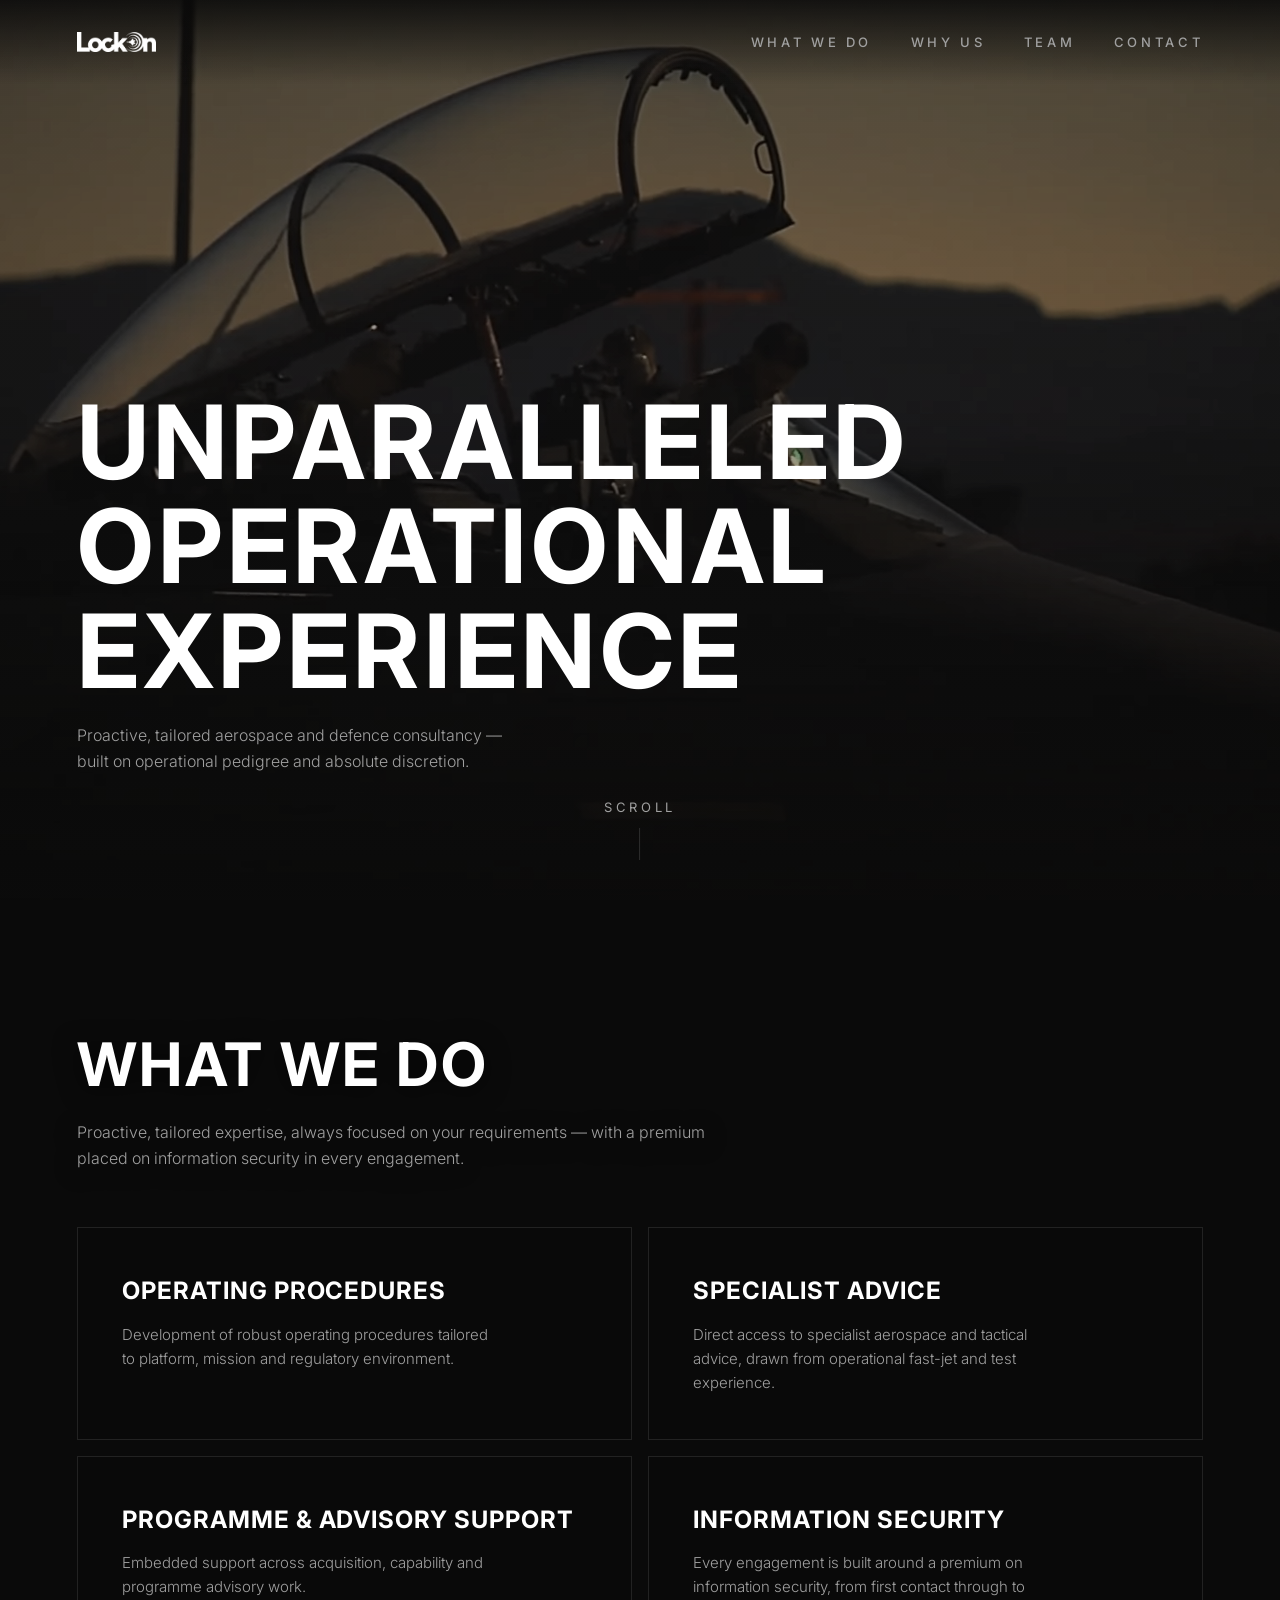
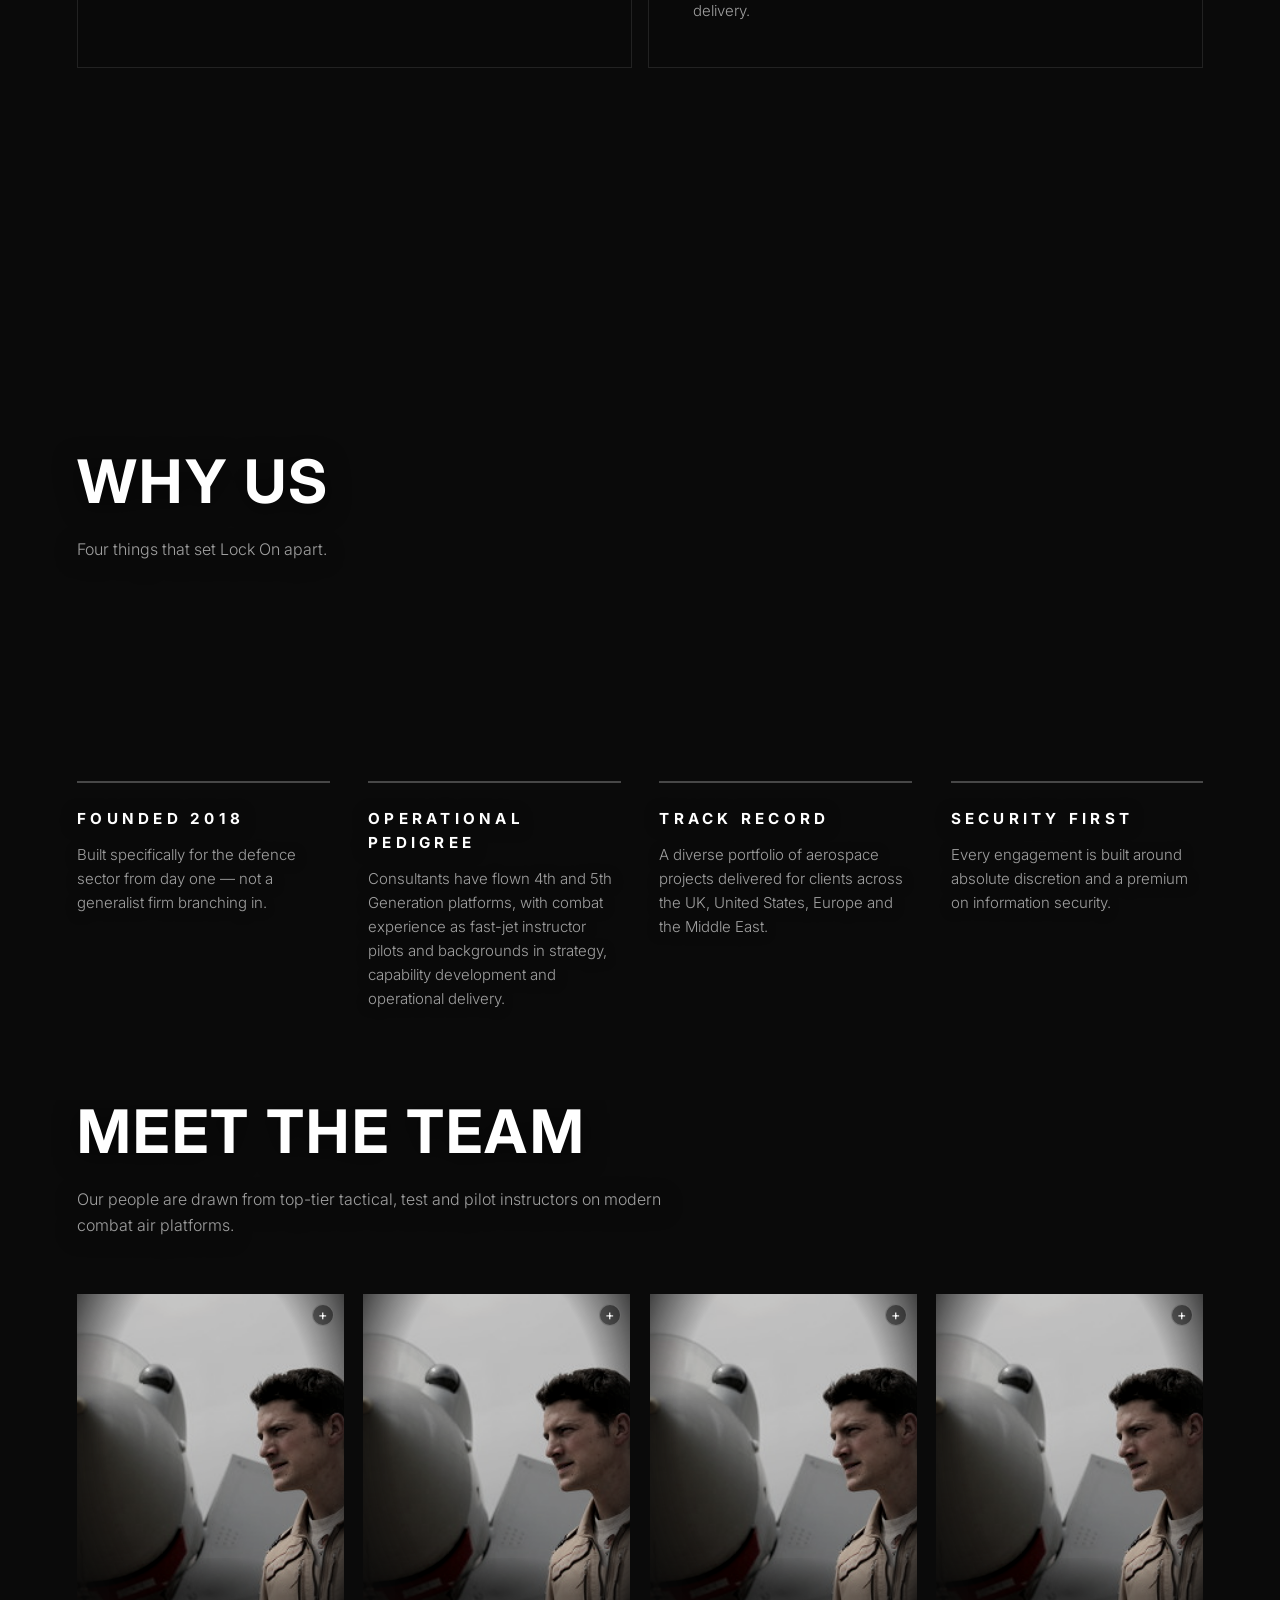
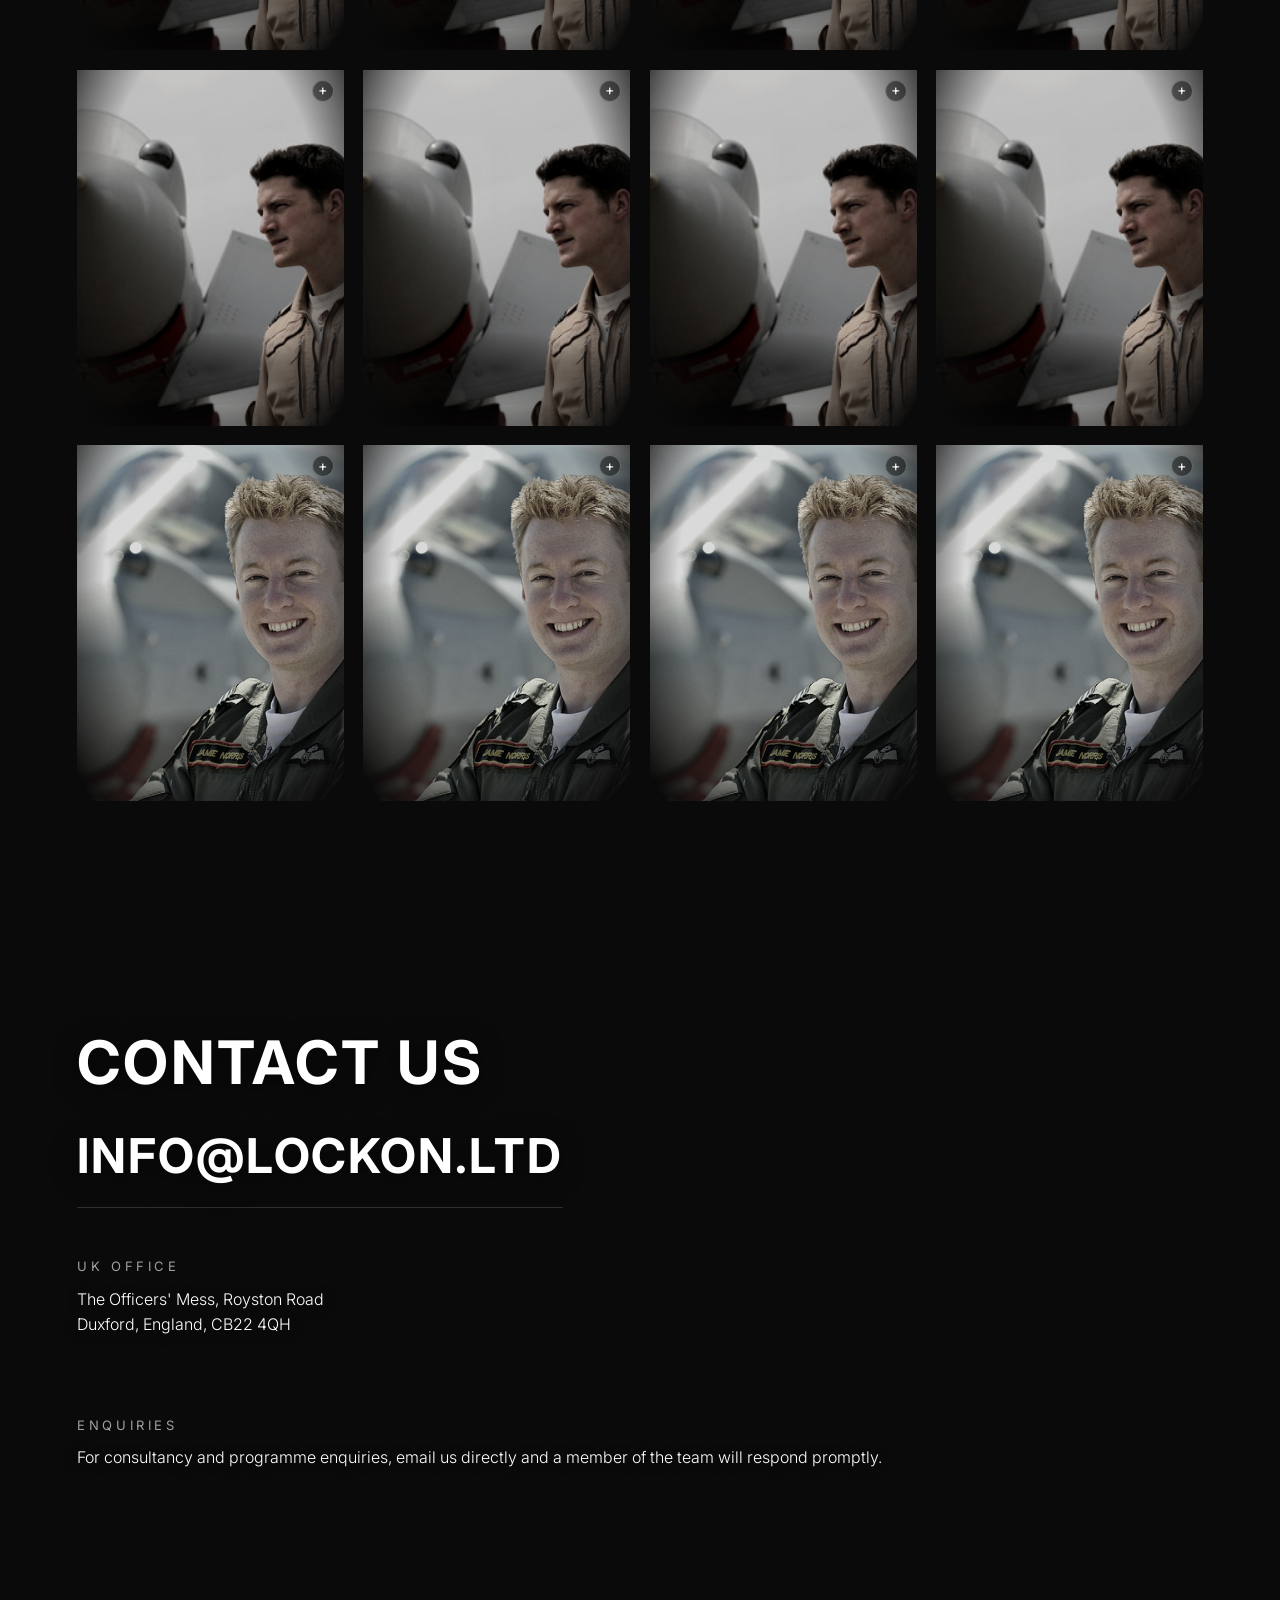
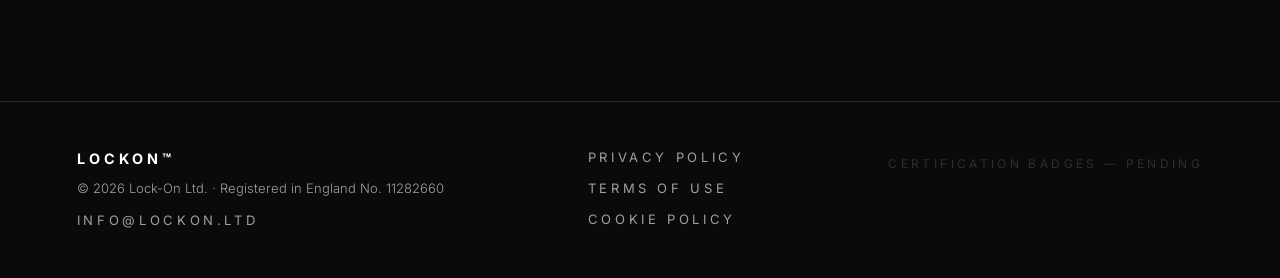
==== commit 069b099e: "Rework camera background into a jet-flyover + runway choreography Replaces the previous continuous p" ====
--- a/index.html
+++ b/index.html
@@ -126,22 +126,20 @@
 
   <!-- ============================ CAMERA BG ============================ -->
   <!--
-    One shared jet photo behind What We Do / Why Us / Team / Contact,
-    replacing the old per-section background images. js/camera.js pans and
-    zooms it to a different framing per section as you scroll, fading it
-    to black through Contact — see css/camera-bg.css / js/camera.js for how
-    the pan/zoom math and keyframes work. Fixed + low z-index so normal
-    section content (z-index:2, css/depth.css) always paints above it;
-    hidden on Landing and past the footer, same fade approach as the
-    flight-route rail. aria-hidden: decorative, not announced.
+    Two-act scroll-driven background behind What We Do / Why Us / Team /
+    Contact: the jet (formation.jpg) flies right-to-left and shrinks across
+    What We Do into early Why Us, then exits off-screen for good; a dark
+    transition follows through the rest of Why Us; then runway.jpg
+    crossfades in and stays put through Team and Contact. See
+    css/camera-bg.css / js/camera.js for the choreography. Fixed + low
+    z-index so normal section content (z-index:2, css/depth.css) always
+    paints above it; hidden on Landing and past the footer, same fade
+    approach as the flight-route rail. aria-hidden: decorative, not
+    announced.
   -->
   <div class="camera-bg" aria-hidden="true">
-    <img
-      class="camera-bg__image"
-      src="assets/images/formation.jpg"
-      alt=""
-      onload="this.classList.add('is-loaded')"
-    />
+    <img class="camera-bg__jet" src="assets/images/formation.jpg" alt="" />
+    <img class="camera-bg__runway" src="assets/images/runway.jpg" alt="" />
     <div class="camera-bg__scrim"></div>
     <div class="camera-bg__fade"></div>
   </div>
--- a/css/camera-bg.css
+++ b/css/camera-bg.css
@@ -1,7 +1,9 @@
 /* ==========================================================================
-   Camera background — one shared jet photo behind What We Do / Why Us /
-   Team / Contact, panned and zoomed to a different framing per section by
-   js/camera.js as the user scrolls (continuous, not per-section jumps).
+   Camera background — two acts driven by js/camera.js as the user scrolls:
+   1) the jet (formation.jpg) flies right-to-left across What We Do into
+      early Why Us, shrinking as it goes, then exits off-screen for good;
+   2) a dark transition through the rest of Why Us, then runway.jpg
+      crossfades in and stays put through Team and Contact.
    Fixed + low z-index: sits behind normal section content (.section__inner
    is z-index:2, css/depth.css) but above the plain page background.
    ========================================================================== */
@@ -20,10 +22,13 @@
    min-width/height:100% cover trick — that technique fights percentage-based
    translate()/transform-origin math once you need an arbitrary, continuously
    changing focal point rather than a fixed center. Starting from natural
-   top-left placement with transform-origin:0 0 makes the pan/zoom formula a
+   top-left placement with transform-origin:0 0 makes the flyover formula a
    plain, verifiable `translate(Tx,Ty) scale(s)` (see js/camera.js), still
-   entirely on the compositor (no layout/paint per frame). */
-.camera-bg__image {
+   entirely on the compositor (no layout/paint per frame). Opacity is also
+   written every scroll frame (js/camera.js), so this deliberately carries
+   no CSS transition — one would fight the per-frame value and lag the
+   crossfade behind the actual scroll position. */
+.camera-bg__jet {
   position: absolute;
   top: 0;
   left: 0;
@@ -39,17 +44,27 @@
   transform-origin: 0 0;
   filter: var(--photo-filter);
   opacity: 0;
-  transition: opacity var(--duration-slow) var(--ease);
-  will-change: transform;
+  will-change: transform, opacity;
 }
 
-.camera-bg__image.is-loaded {
-  opacity: 1;
+/* Runway is a plain full-bleed cover image, not transform-driven — it never
+   moves or zooms, so the simple object-fit approach is all it needs. Only
+   its opacity is scroll-driven (the crossfade in from the dark transition),
+   same "no CSS transition" reasoning as the jet above. */
+.camera-bg__runway {
+  position: absolute;
+  inset: 0;
+  width: 100%;
+  height: 100%;
+  object-fit: cover;
+  object-position: center 45%;
+  filter: var(--photo-filter);
+  opacity: 0;
+  will-change: opacity;
 }
 
 /* Constant legibility darkening, present at every scroll position/zoom
-   level — independent of the fade-to-black overlay below, which only
-   ramps up through Contact. */
+   level — independent of the fade-to-black transition overlay below. */
 .camera-bg__scrim {
   position: absolute;
   inset: 0;
@@ -57,8 +72,9 @@
   pointer-events: none;
 }
 
-/* Contact's "fade to black" — opacity driven by js/camera.js from the
-   same continuous scroll fraction as the pan/zoom, not a separate effect. */
+/* The jet-exit -> runway-reveal dark transition — opacity driven by
+   js/camera.js from the same scroll position as everything else, ramping
+   up then back down as the runway crossfades in over it. */
 .camera-bg__fade {
   position: absolute;
   inset: 0;
@@ -68,7 +84,8 @@
 }
 
 @media (prefers-reduced-motion: reduce) {
-  .camera-bg__image {
-    transition: opacity var(--duration-slow) var(--ease);
+  .camera-bg__jet,
+  .camera-bg__runway {
+    transition: none;
   }
 }
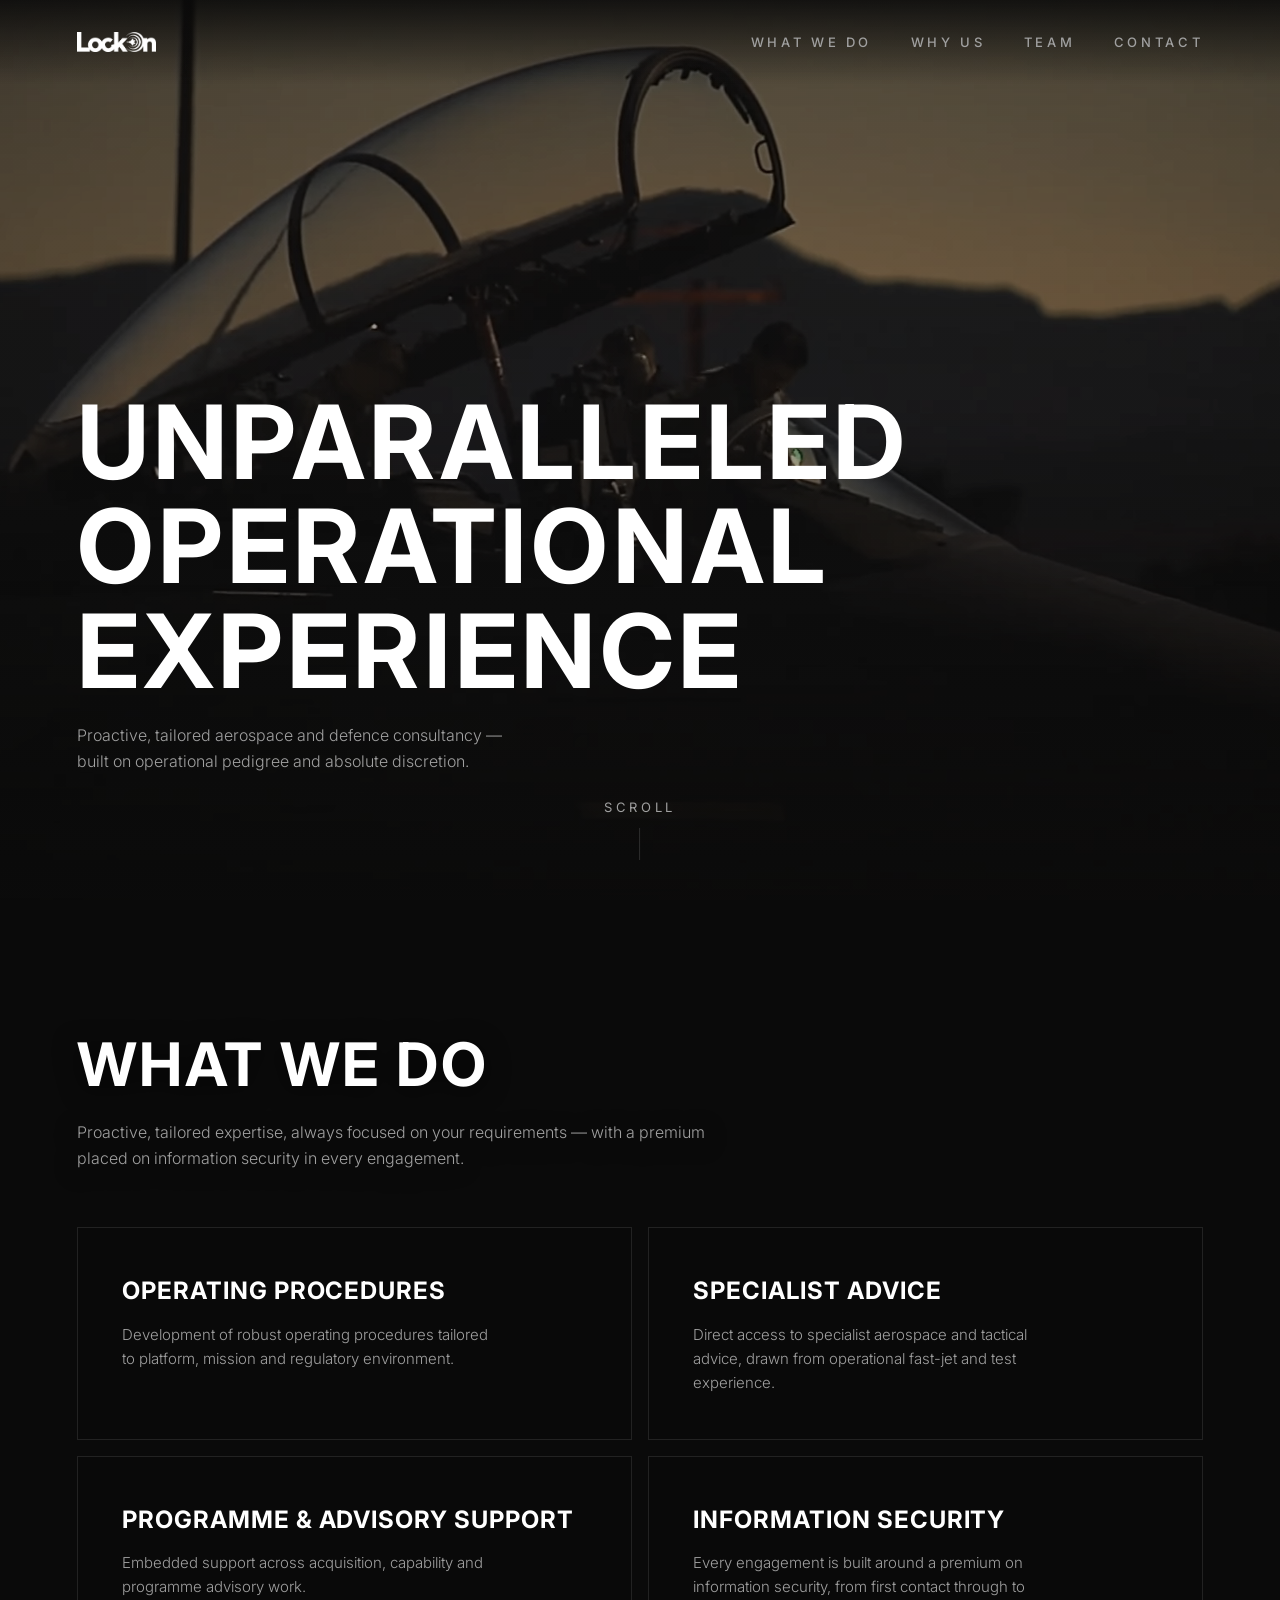
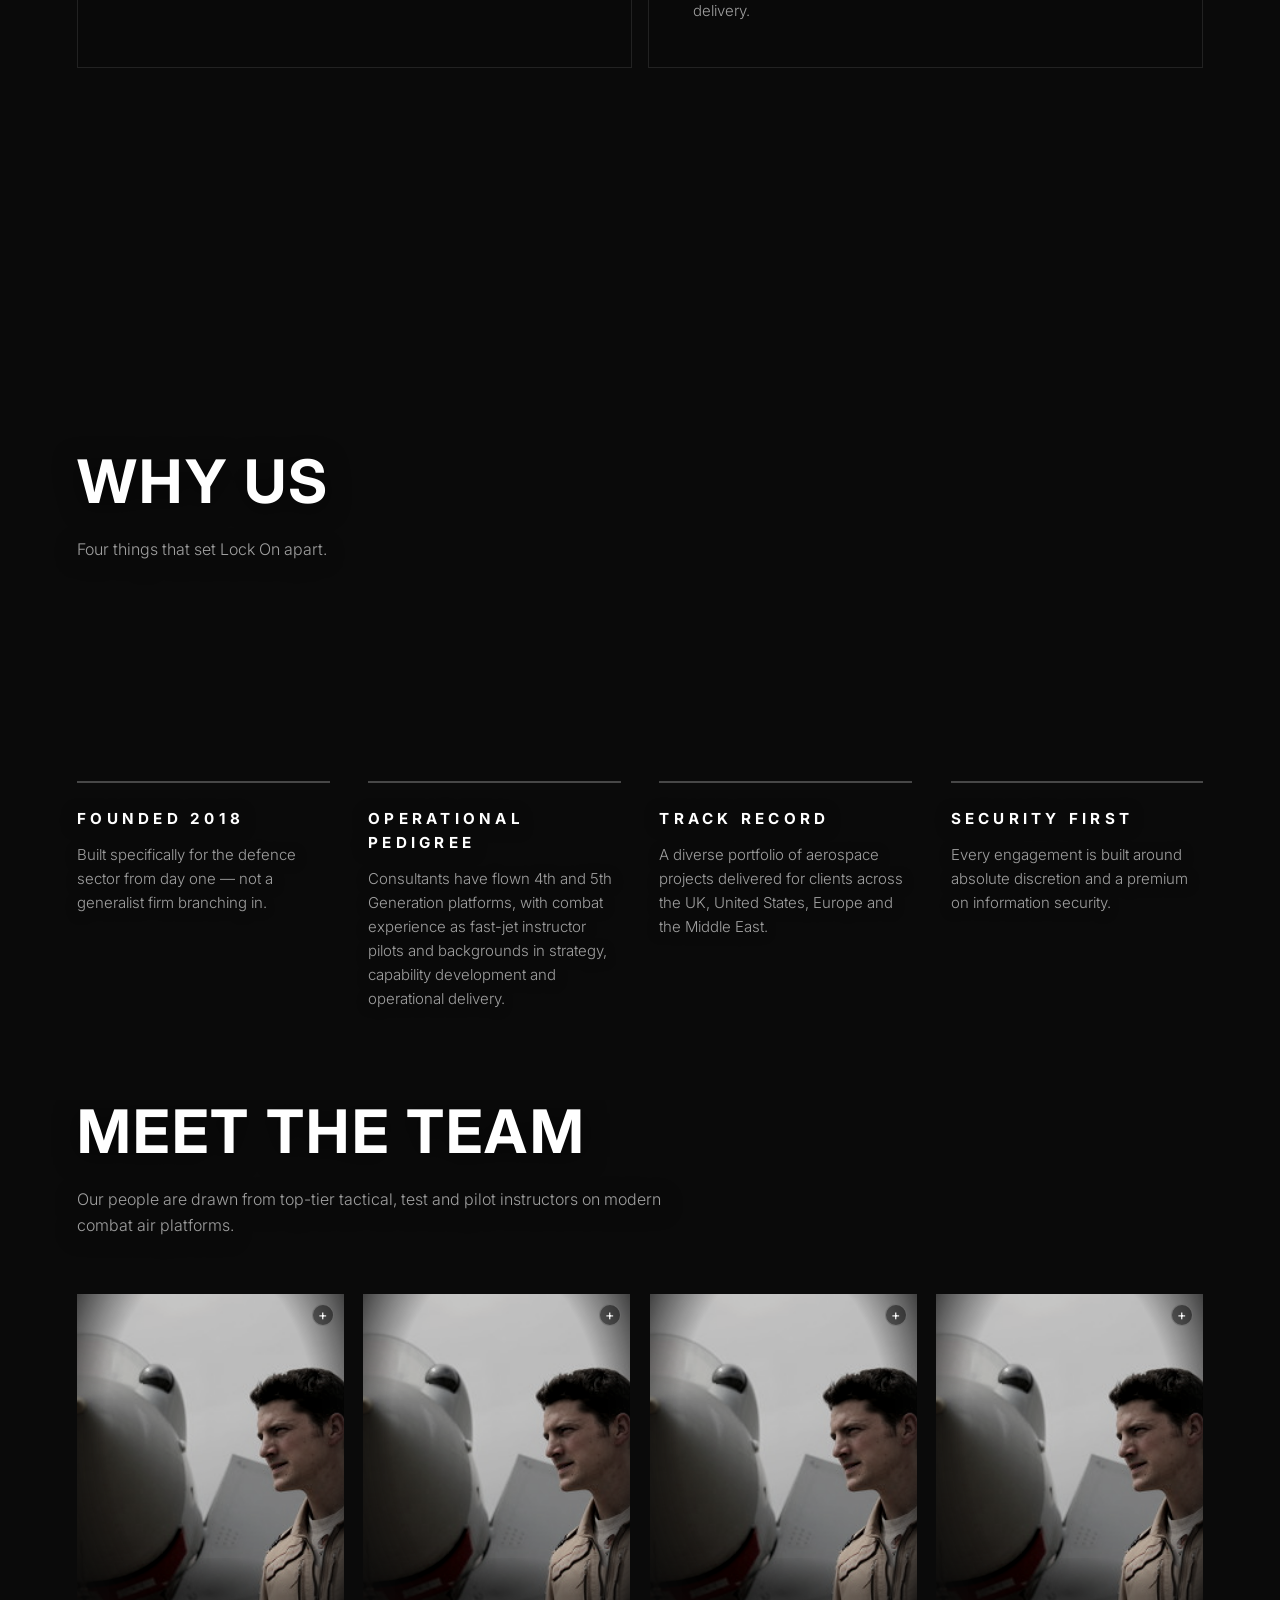
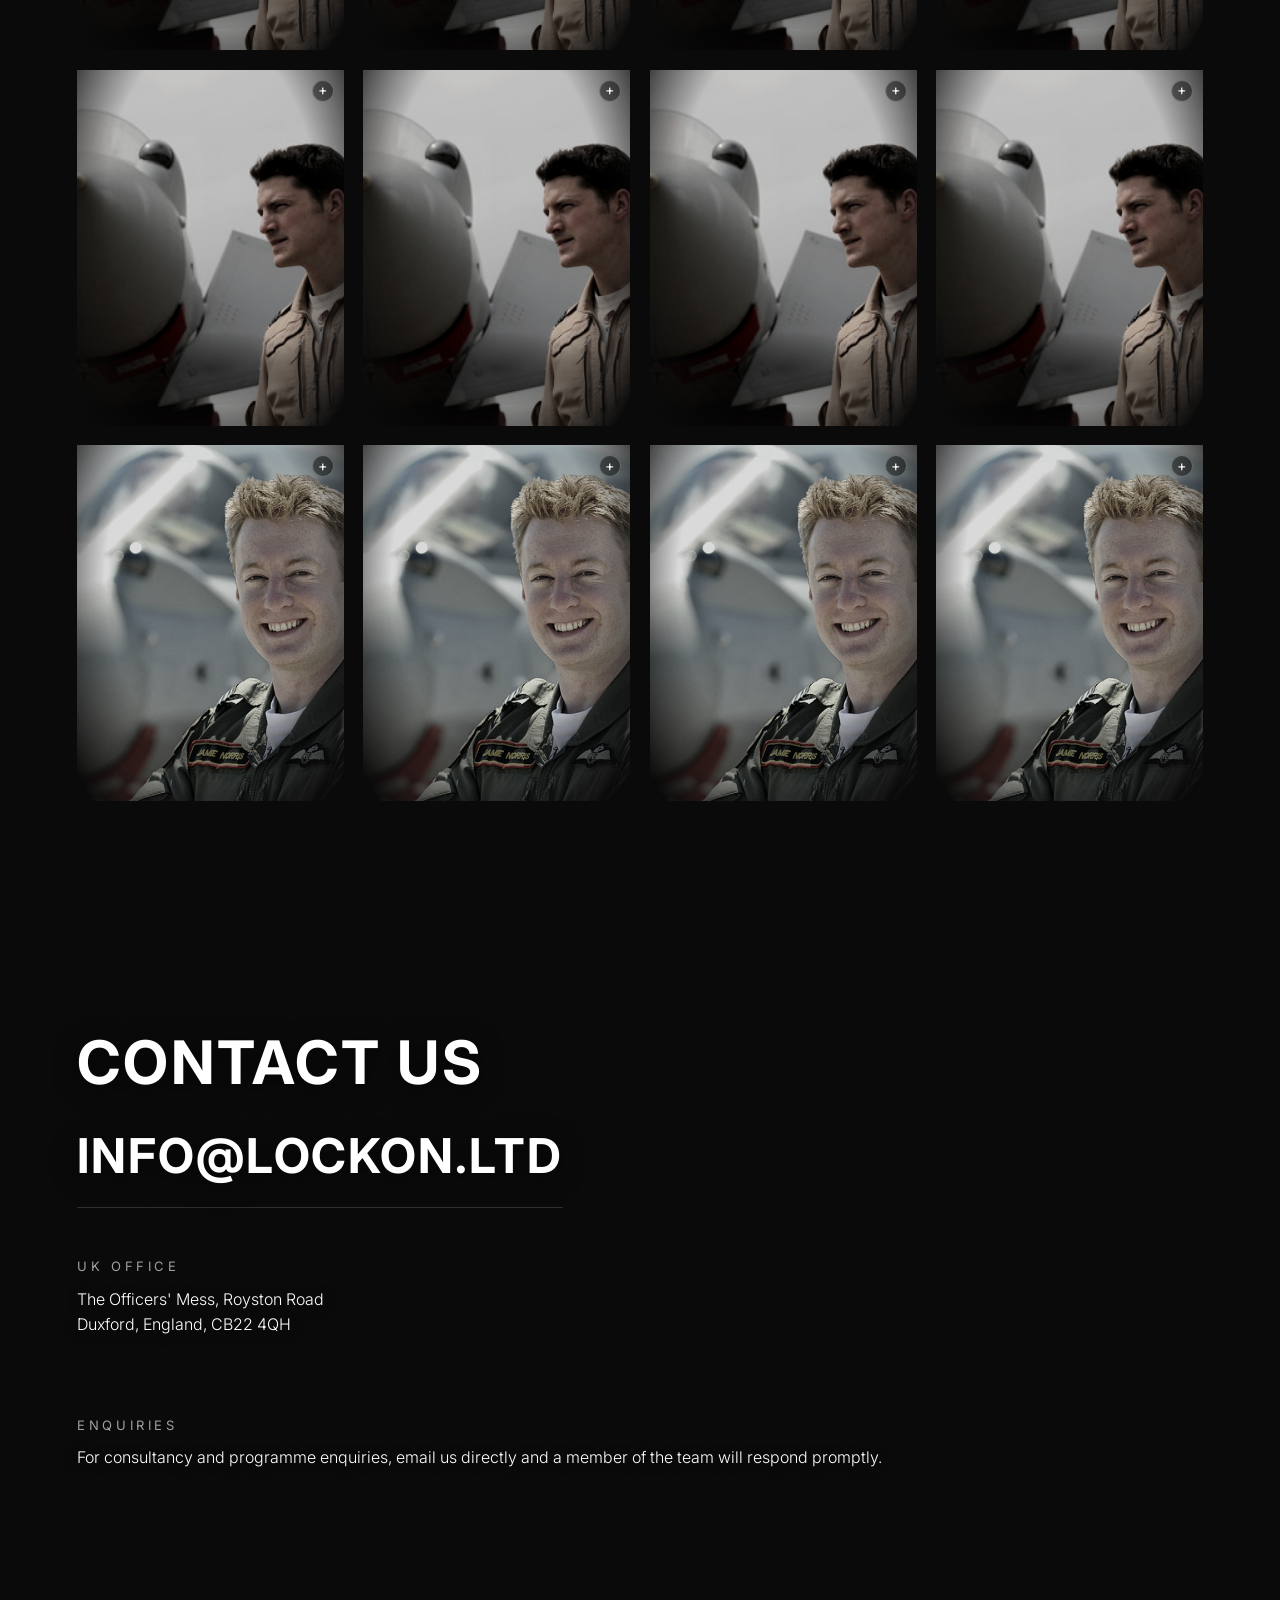
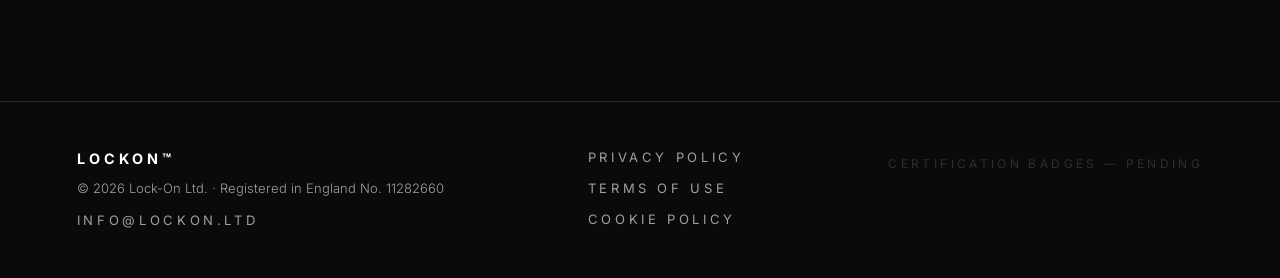
==== commit 1a44f825: "Refine jet exit into a blurred vapor dissolve + earlier runway overlap Two independent refinements t" ====
--- a/index.html
+++ b/index.html
@@ -138,6 +138,7 @@
     announced.
   -->
   <div class="camera-bg" aria-hidden="true">
+    <img class="camera-bg__jet-trail" src="assets/images/formation.jpg" alt="" />
     <img class="camera-bg__jet" src="assets/images/formation.jpg" alt="" />
     <img class="camera-bg__runway" src="assets/images/runway.jpg" alt="" />
     <div class="camera-bg__scrim"></div>
--- a/css/camera-bg.css
+++ b/css/camera-bg.css
@@ -16,6 +16,31 @@
   pointer-events: none;
   opacity: 0;
   background: radial-gradient(ellipse at 50% 40%, #242424 0%, #111111 55%, #0a0a0a 100%);
+}
+
+/* The vapor-trail layer — a second copy of the same jet photo, positioned
+   behind (to the right of, since the jet flies right-to-left) the jet
+   itself and driven far more heavily blurred/masked/translucent, so it
+   reads as haze streaming off the rear of the aircraft as it exits rather
+   than a visible second airframe. Painted first (before .camera-bg__jet in
+   the DOM) so the sharper jet sits on top of it. Same "no CSS transition,
+   only a custom property for the filter" reasoning as the jet below. */
+.camera-bg__jet-trail {
+  position: absolute;
+  top: 0;
+  left: 0;
+  max-width: none;
+  width: auto;
+  height: auto;
+  transform-origin: 0 0;
+  filter: var(--photo-filter) blur(var(--jet-trail-blur, 0px));
+  /* Fades the half of the copy nearest the jet itself to transparent, so
+     only the trailing (rear) side reads as a cloud — not a full ghost
+     silhouette of the aircraft riding alongside it. */
+  mask-image: linear-gradient(to left, black 0%, transparent 60%);
+  -webkit-mask-image: linear-gradient(to left, black 0%, transparent 60%);
+  opacity: 0;
+  will-change: transform, opacity, filter;
 }
 
 /* Positioned/sized entirely via JS transform (js/camera.js), not the usual
@@ -42,9 +67,14 @@
   width: auto;
   height: auto;
   transform-origin: 0 0;
-  filter: var(--photo-filter);
+  /* --jet-blur is written per scroll frame by js/camera.js, ramping up as
+     the jet nears its exit point so it smears/dissolves out of view
+     (heat-haze style) instead of just sliding off against a hard-edged
+     rectangle. Composed with --photo-filter here rather than overwritten
+     from JS, so JS only ever has to touch the one custom property. */
+  filter: var(--photo-filter) blur(var(--jet-blur, 0px));
   opacity: 0;
-  will-change: transform, opacity;
+  will-change: transform, opacity, filter;
 }
 
 /* Runway is a plain full-bleed cover image, not transform-driven — it never
@@ -85,6 +115,7 @@
 
 @media (prefers-reduced-motion: reduce) {
   .camera-bg__jet,
+  .camera-bg__jet-trail,
   .camera-bg__runway {
     transition: none;
   }
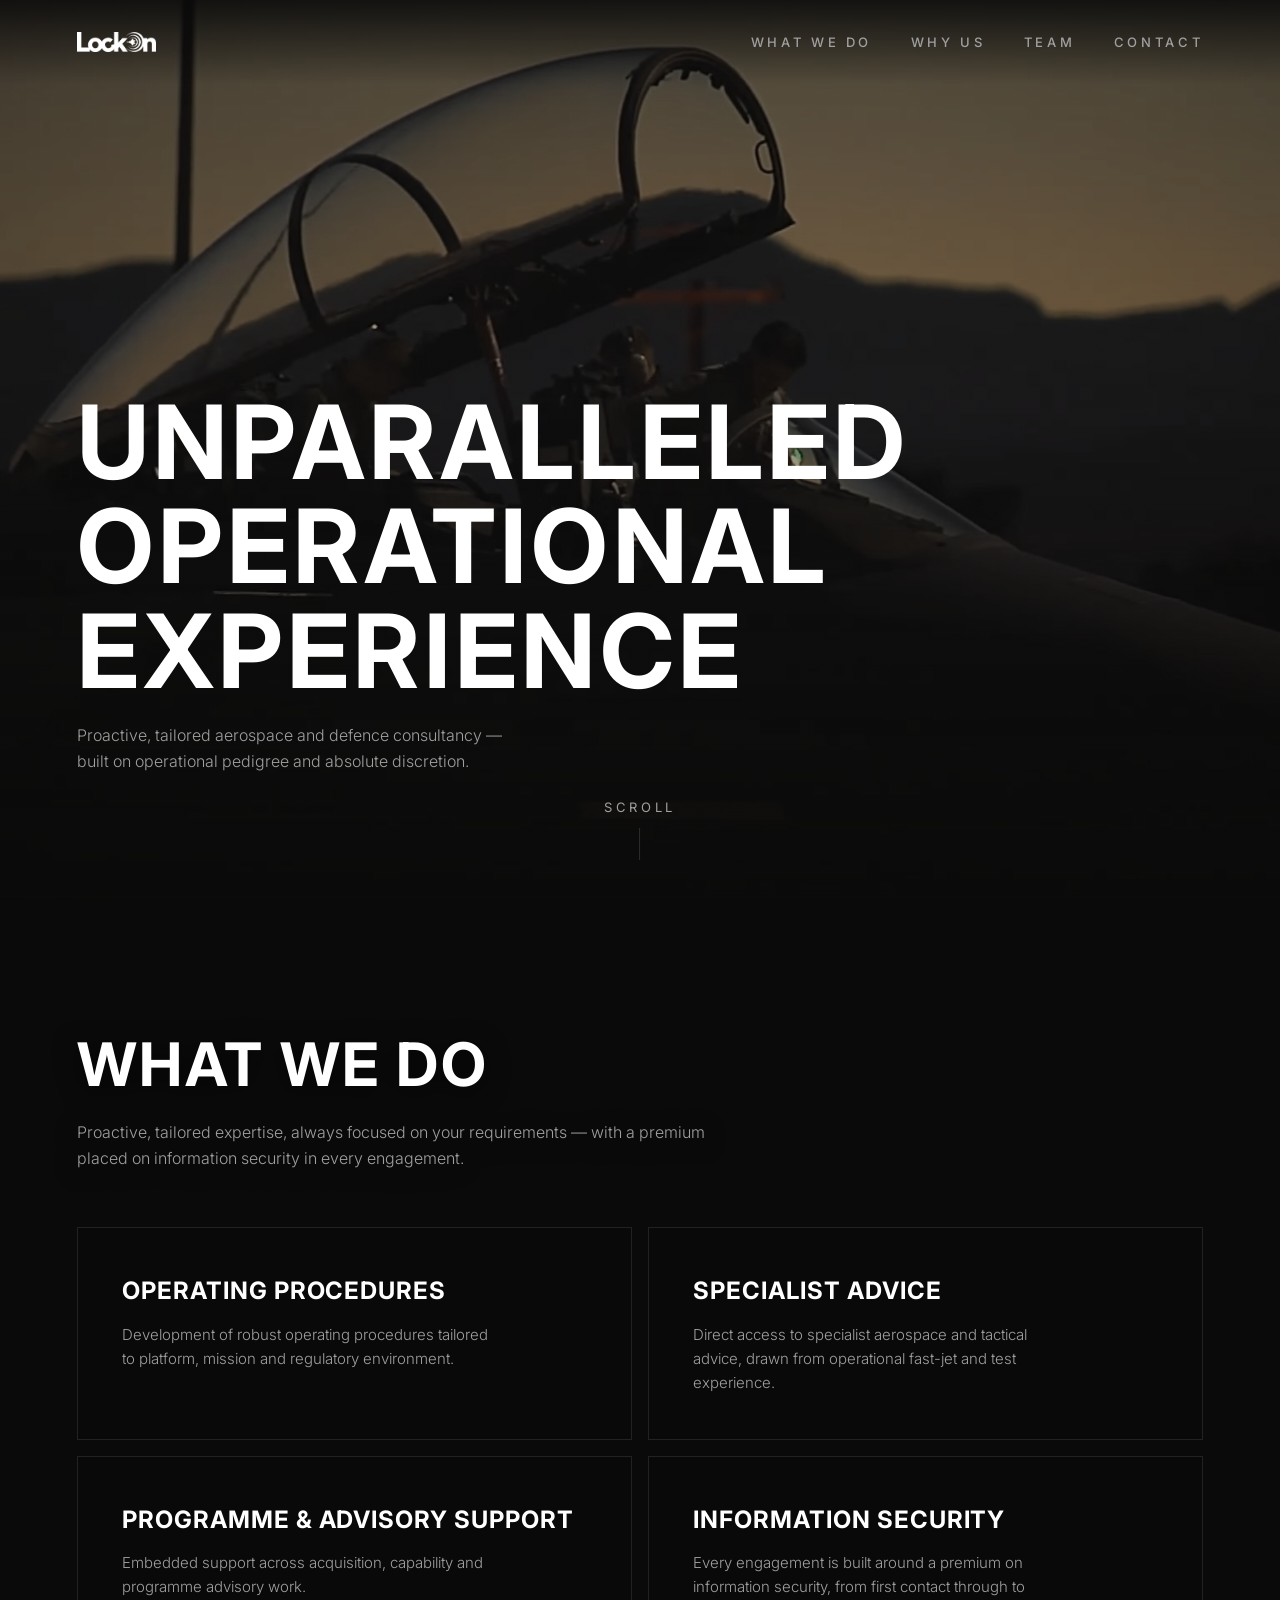
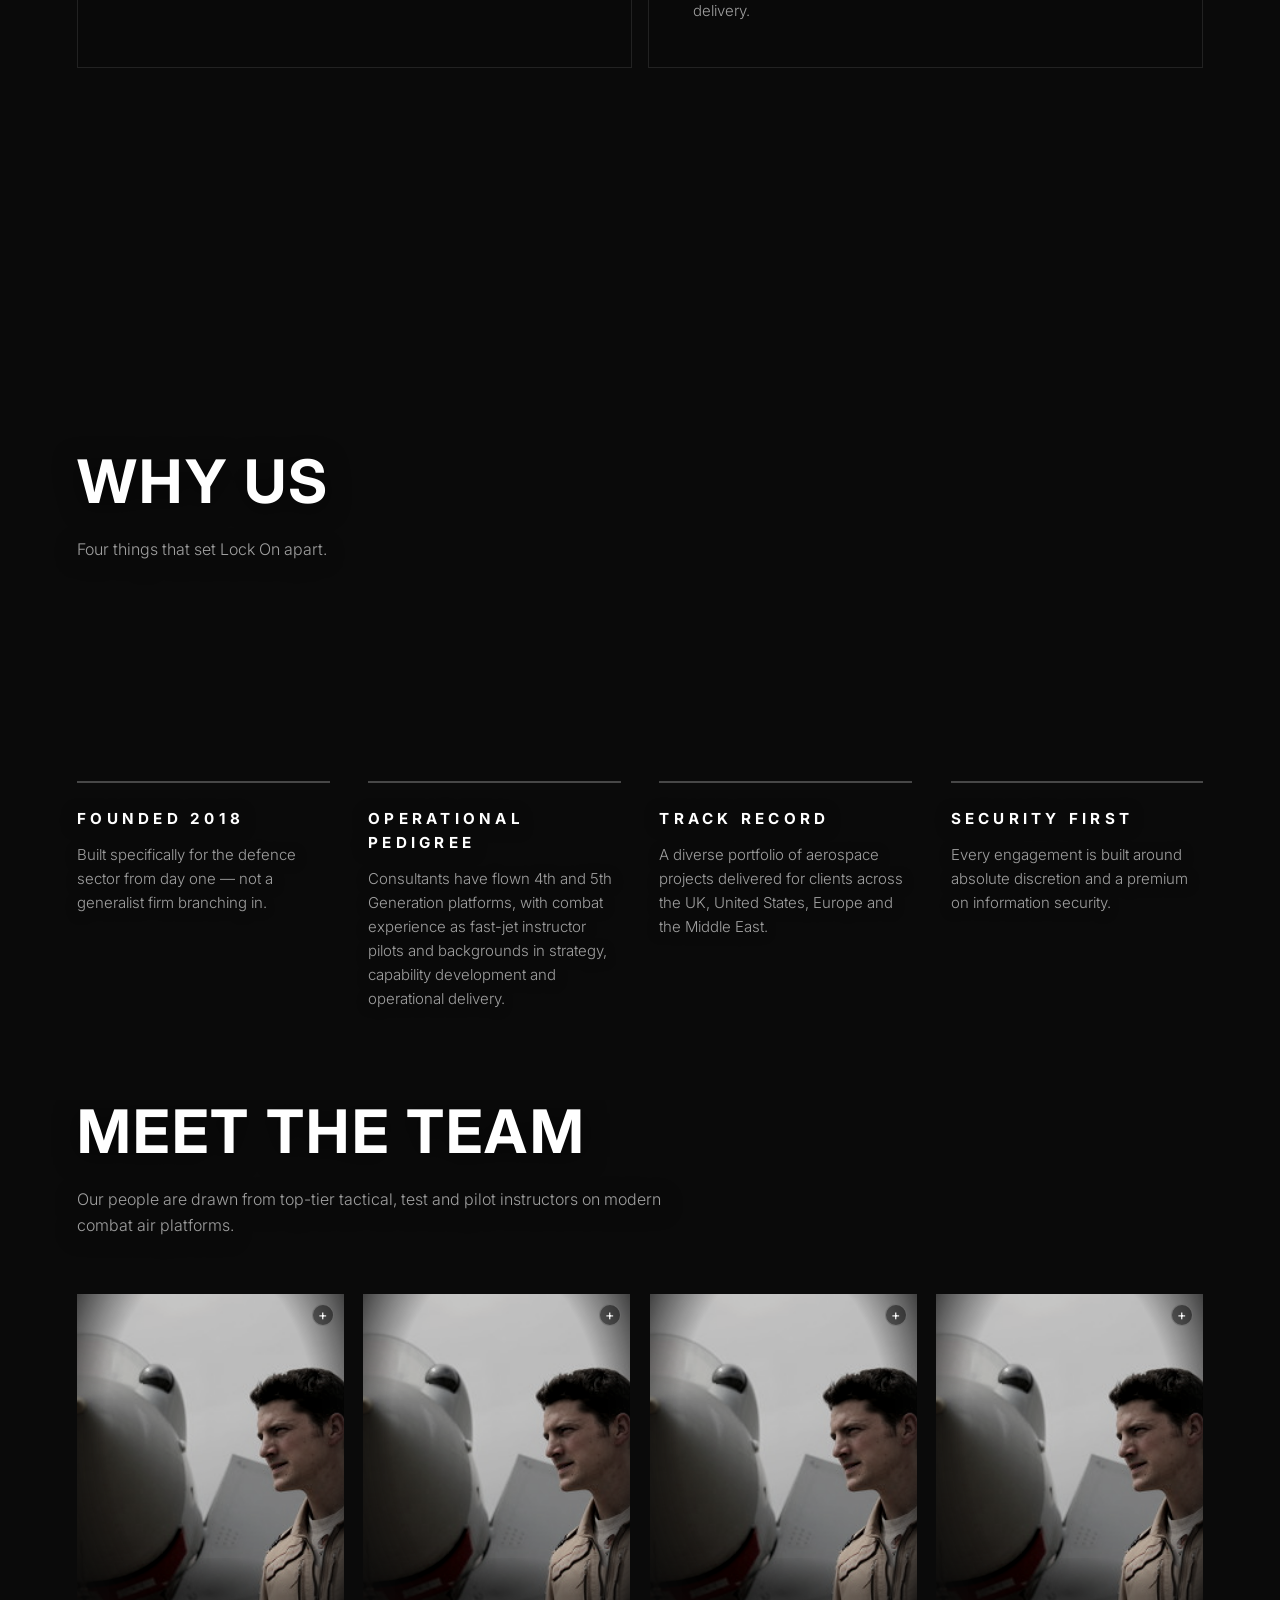
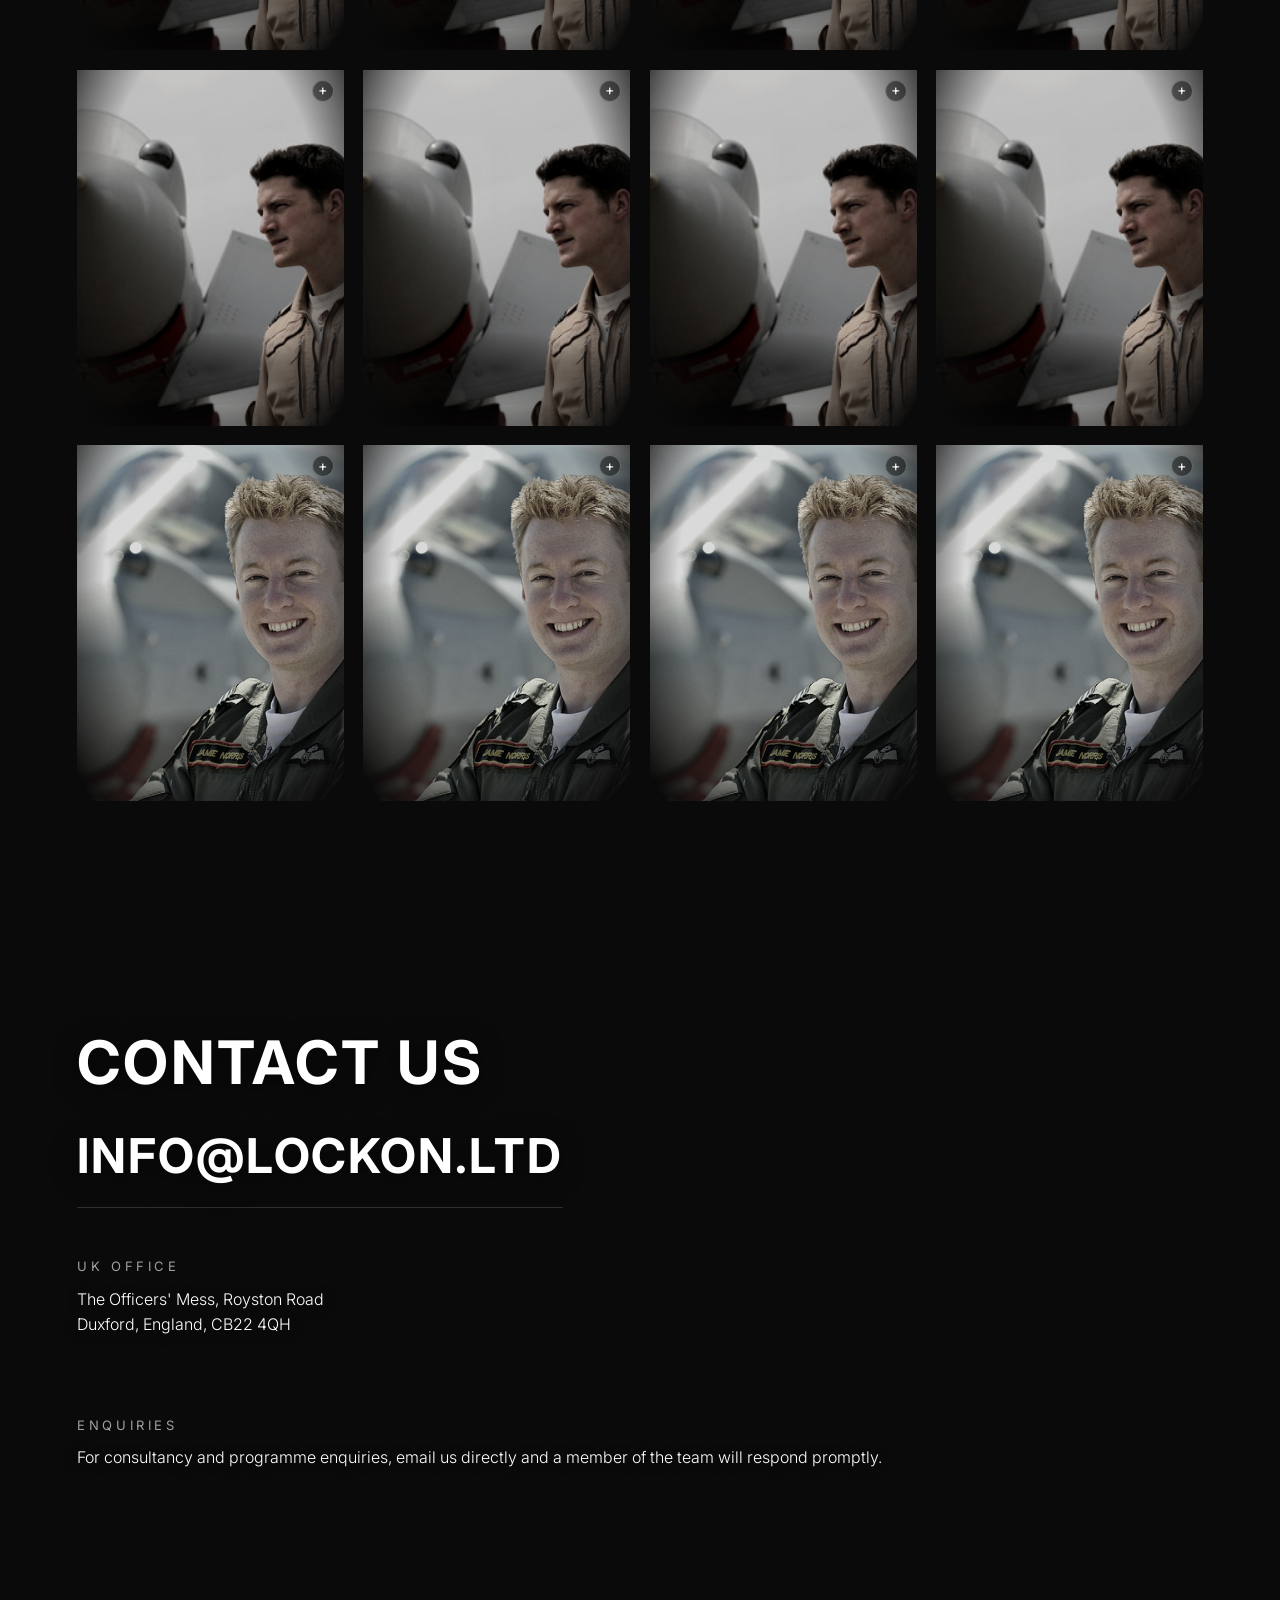
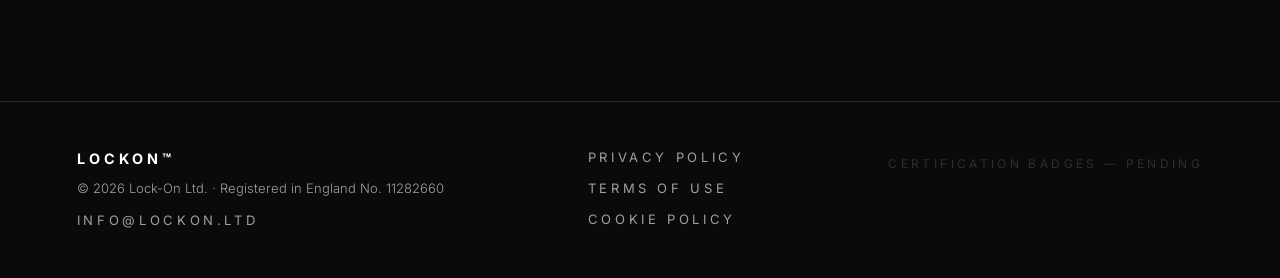
==== commit 814cd825: "Rework jet flyover start/travel/darkening, move flight route to the right Several refinements to the" ====
--- a/index.html
+++ b/index.html
@@ -82,8 +82,9 @@
 
   <!-- ========================== FLIGHT ROUTE =========================== -->
   <!--
-    Decorative, scroll-linked — not a nav control (dots above already cover
-    that). Runs from the top of What We Do to the footer. Path geometry,
+    Decorative, scroll-linked — not a nav control (the top nav links cover
+    section-jumping). Runs from the top of What We Do to the footer, on the
+    right edge. Path geometry,
     node positions, line-draw offset, and the plane's position/rotation are
     all computed in js/flight-route.js (a static viewBox here would either
     letterbox or make the node circles render as ellipses under non-uniform
@@ -127,10 +128,12 @@
   <!-- ============================ CAMERA BG ============================ -->
   <!--
     Two-act scroll-driven background behind What We Do / Why Us / Team /
-    Contact: the jet (formation.jpg) flies right-to-left and shrinks across
-    What We Do into early Why Us, then exits off-screen for good; a dark
-    transition follows through the rest of Why Us; then runway.jpg
-    crossfades in and stays put through Team and Contact. See
+    Contact: the jet (formation.jpg) starts at the right edge and flies the
+    full screen width to past the left edge across What We Do into early
+    Why Us, shrinking and dissolving as it goes; the screen darkens tied to
+    the jet's own horizontal position (not scroll time), reaching full
+    black exactly as it exits, then runway.jpg starts crossfading in
+    immediately (no gap) and stays put through Team and Contact. See
     css/camera-bg.css / js/camera.js for the choreography. Fixed + low
     z-index so normal section content (z-index:2, css/depth.css) always
     paints above it; hidden on Landing and past the footer, same fade
@@ -142,6 +145,7 @@
     <img class="camera-bg__jet" src="assets/images/formation.jpg" alt="" />
     <img class="camera-bg__runway" src="assets/images/runway.jpg" alt="" />
     <div class="camera-bg__scrim"></div>
+    <div class="camera-bg__vignette"></div>
     <div class="camera-bg__fade"></div>
   </div>
 
--- a/css/camera-bg.css
+++ b/css/camera-bg.css
@@ -102,9 +102,22 @@
   pointer-events: none;
 }
 
+/* Cinematic edge-darkening — opacity tracks the same position-derived
+   black amount as .camera-bg__fade (js/camera.js), just scaled down and
+   shaped as a vignette instead of a flat overlay, so the frame edges
+   deepen together with the fade-to-black rather than as a separate
+   effect. Recedes back out in sync as the runway crossfades in. */
+.camera-bg__vignette {
+  position: absolute;
+  inset: 0;
+  background: radial-gradient(ellipse at 50% 50%, transparent 40%, rgba(0, 0, 0, 0.85) 100%);
+  opacity: 0;
+  pointer-events: none;
+}
+
 /* The jet-exit -> runway-reveal dark transition — opacity driven by
-   js/camera.js from the same scroll position as everything else, ramping
-   up then back down as the runway crossfades in over it. */
+   js/camera.js from the jet's own horizontal position (not scroll time),
+   ramping up then back down as the runway crossfades in over it. */
 .camera-bg__fade {
   position: absolute;
   inset: 0;
--- a/css/flight-route.css
+++ b/css/flight-route.css
@@ -1,5 +1,5 @@
 /* ==========================================================================
-   Flight route — decorative, scroll-linked rail on the left edge, running
+   Flight route — decorative, scroll-linked rail on the right edge, running
    from What We Do to the footer. Monochrome except the amber node glow
    (--color-amber / --color-amber-glow, the one deliberate accent in the
    system — see the comment in css/variables.css). All geometry (path 'd',
@@ -9,7 +9,7 @@
 
 .flight-route {
   position: fixed;
-  left: clamp(14px, 2.5vw, 28px);
+  right: clamp(14px, 2.5vw, 28px);
   top: 16vh;
   bottom: 16vh;
   width: 32px;
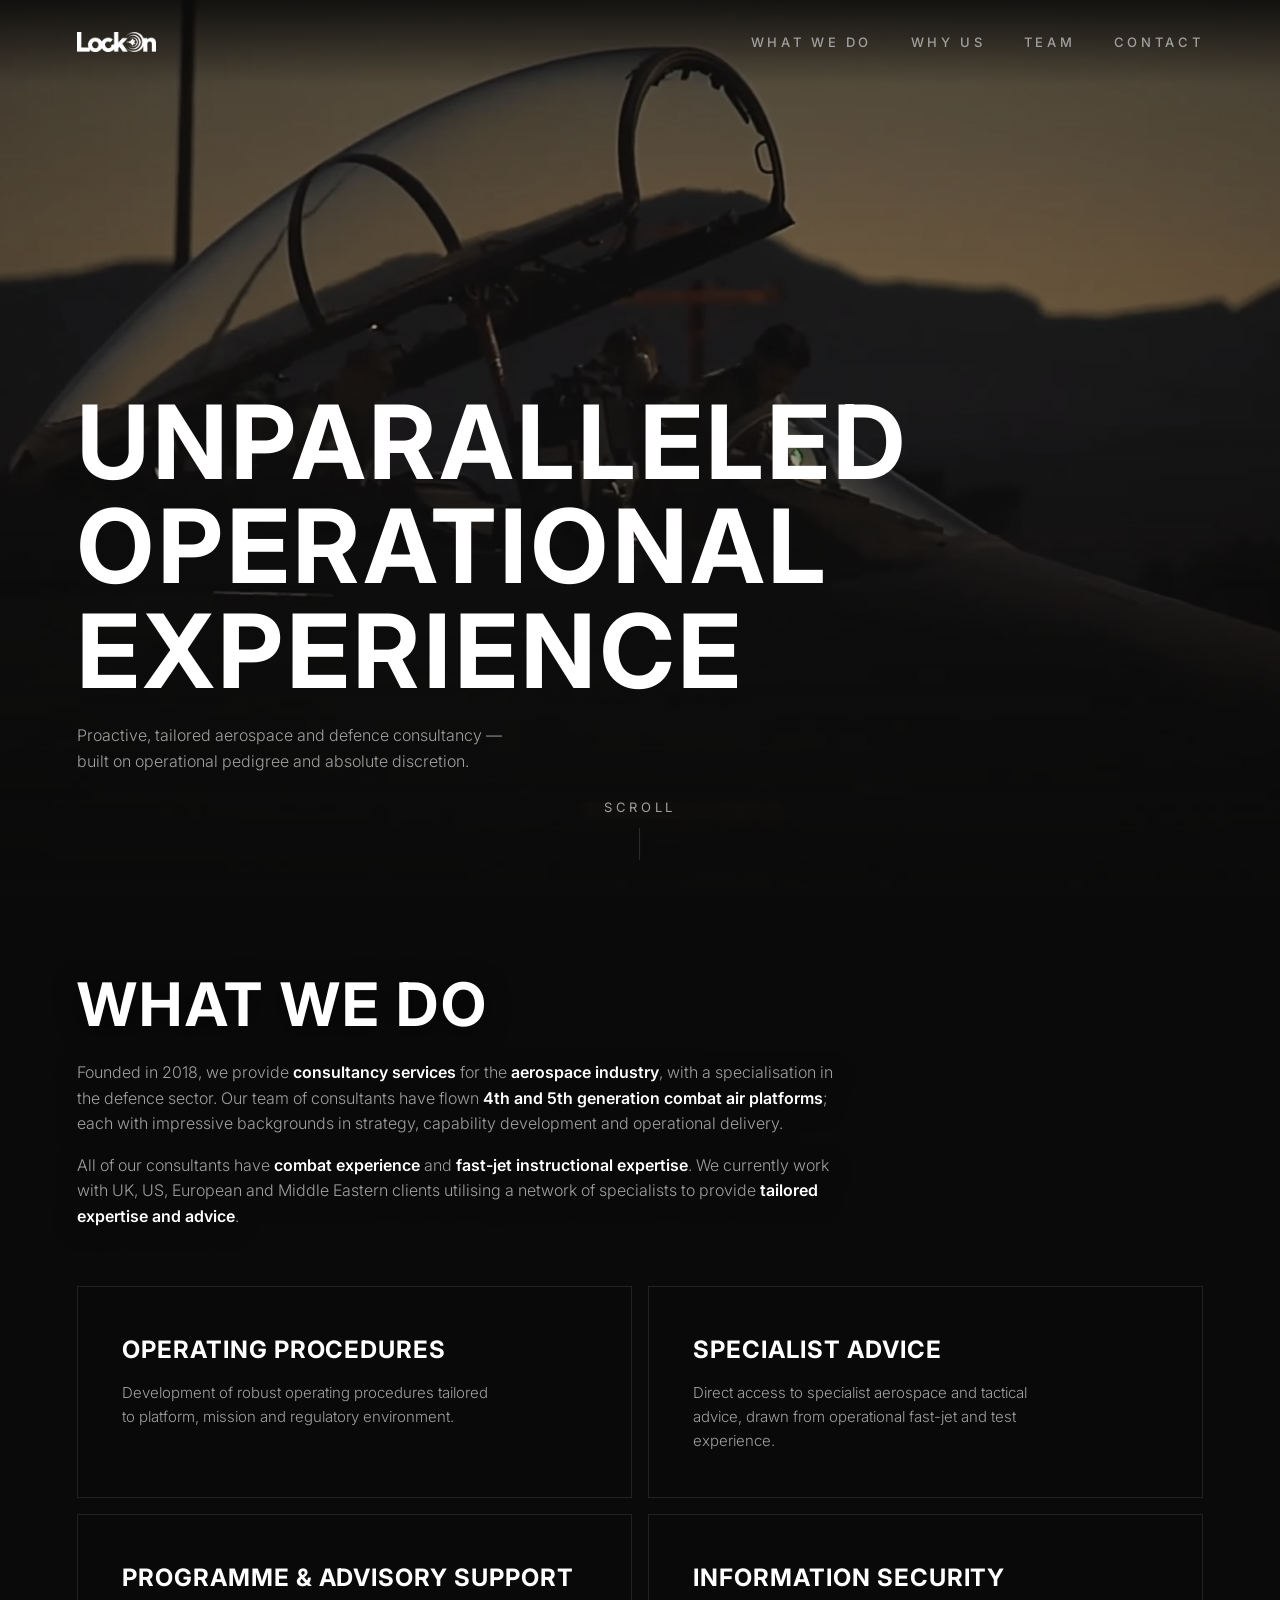
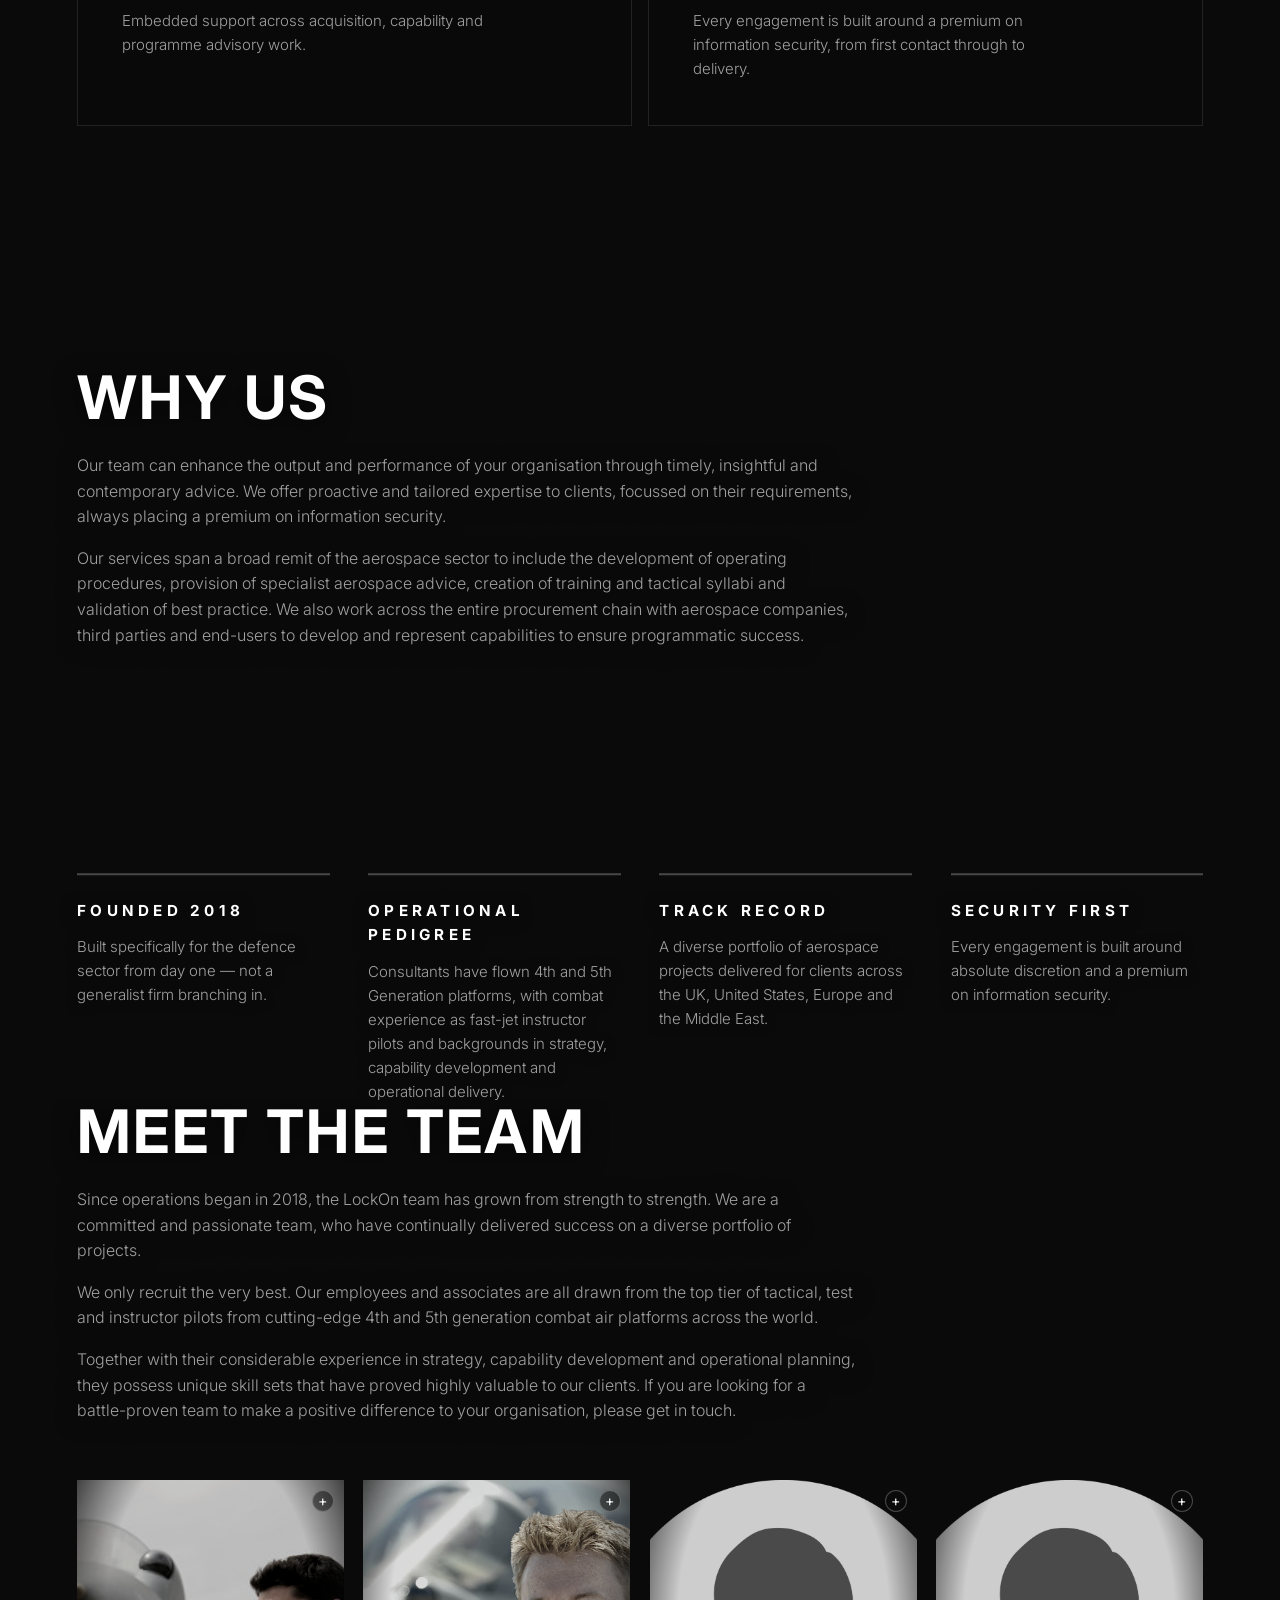
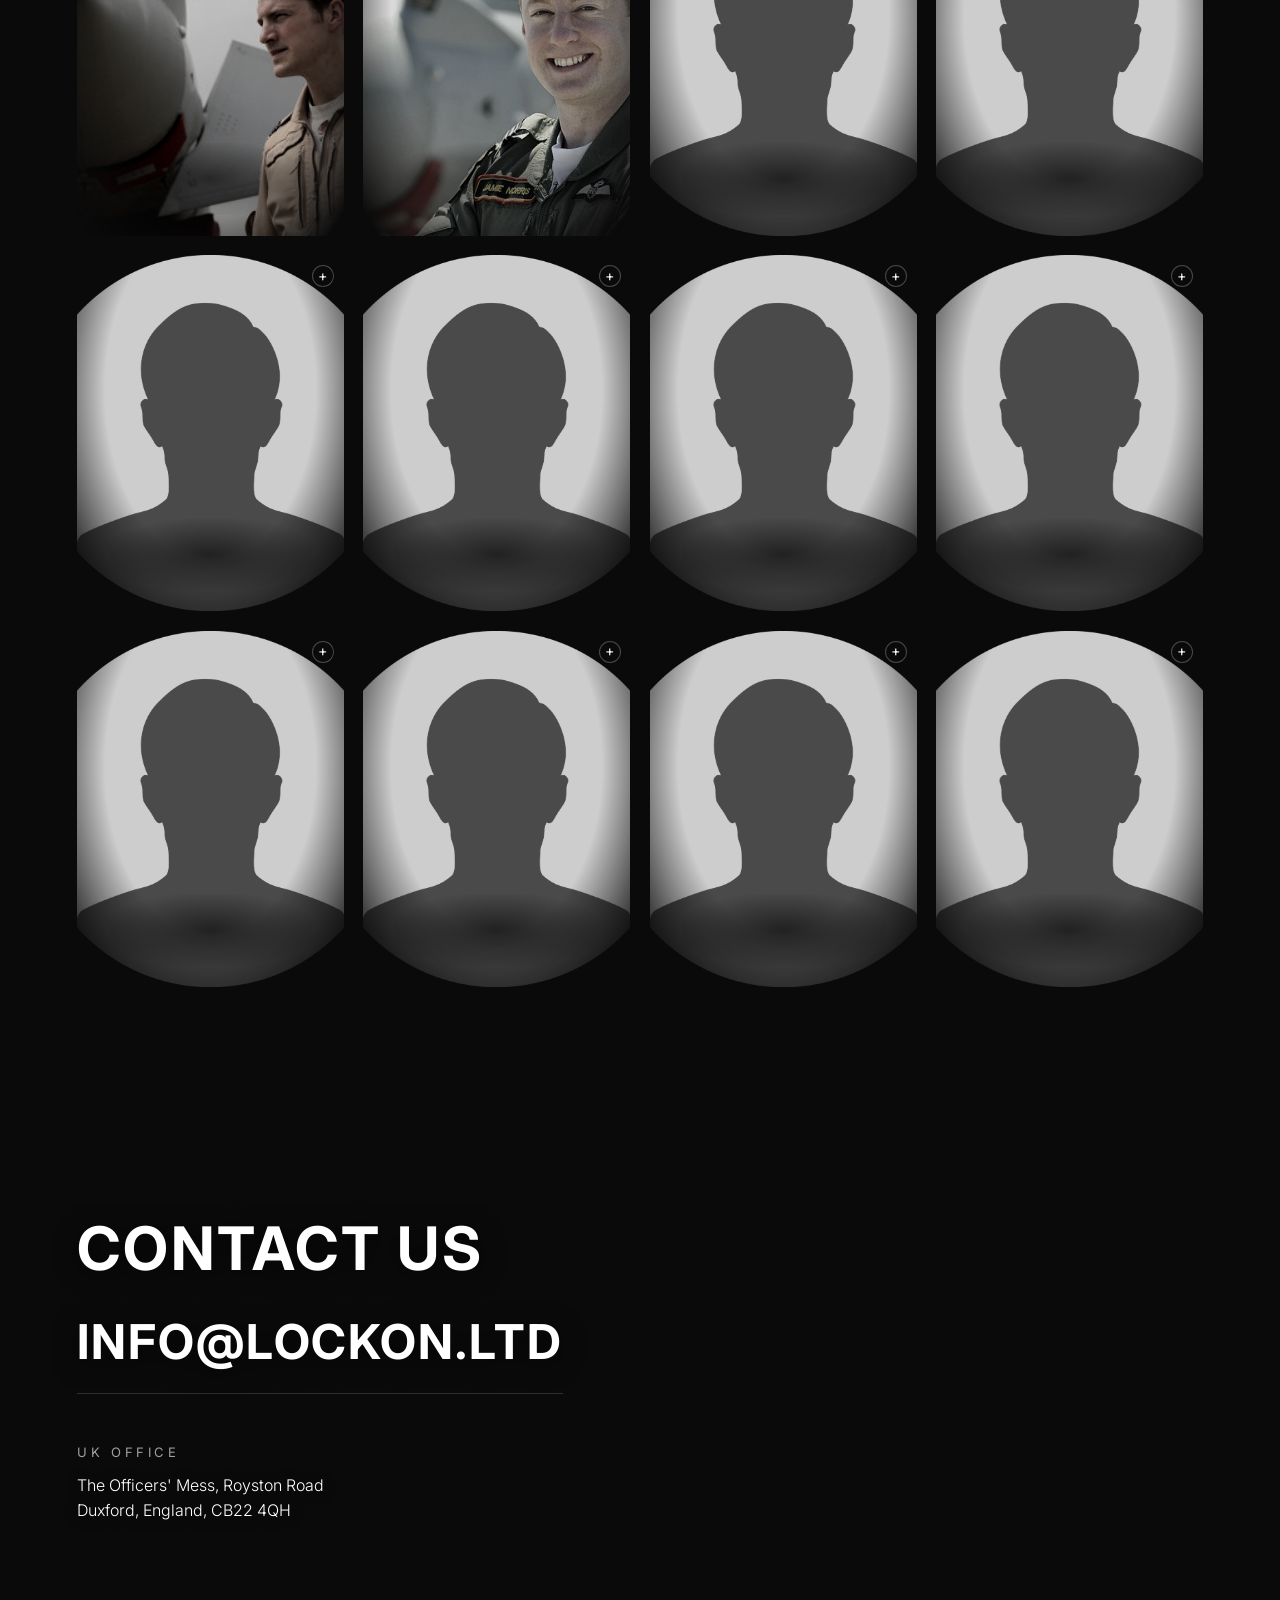
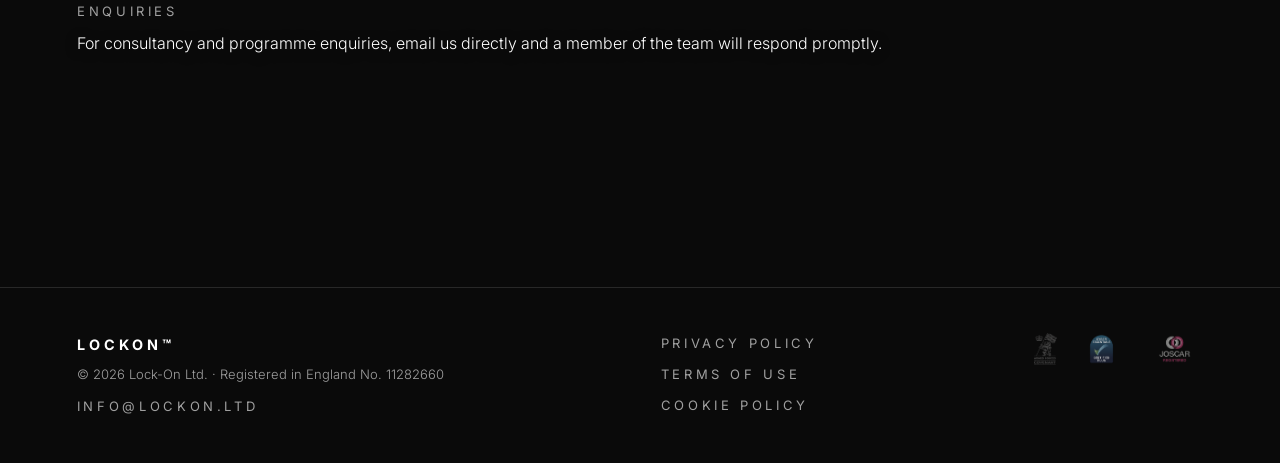
==== commit 140ef1b1: "Landing video, brand rename, section copy, badges, team grid - Hero: replace hero.mp4/hero.webm with" ====
--- a/index.html
+++ b/index.html
@@ -3,10 +3,10 @@
 <head>
   <meta charset="UTF-8" />
   <meta name="viewport" content="width=device-width, initial-scale=1" />
-  <title>Lock On — Aerospace &amp; Defence Consultancy</title>
+  <title>LockOn — Aerospace &amp; Defence Consultancy</title>
   <meta
     name="description"
-    content="Lock On is an aerospace and defence consultancy providing proactive, tailored expertise drawn from top-tier tactical, test and fast-jet operational experience."
+    content="LockOn is an aerospace and defence consultancy providing proactive, tailored expertise drawn from top-tier tactical, test and fast-jet operational experience."
   />
 
   <!-- Favicon set generated from the real logo mark (the target-rings +
@@ -44,7 +44,7 @@
   <!-- Shared icon sprite: reticle mark, used as the logo fallback until
        assets/lockon-logo.webp loads (see .is-loaded swap in nav.css /
        sections/landing.css). The real logo is a full "LockOn" wordmark
-       lockup, so once it loads the "Lock On" text span is hidden too —
+       lockup, so once it loads the "LockOn" text span is hidden too —
        otherwise it'd be redundant. -->
   <svg width="0" height="0" style="position: absolute" aria-hidden="true">
     <symbol id="icon-reticle" viewBox="0 0 40 40" fill="none">
@@ -61,15 +61,15 @@
 
   <!-- ============================== NAV ============================== -->
   <header class="nav" id="site-nav">
-    <a href="#landing" class="nav__logo" aria-label="Lock On — back to top">
+    <a href="#landing" class="nav__logo" aria-label="LockOn — back to top">
       <img
         class="nav__logo-img"
         src="assets/lockon-logo.webp"
-        alt="Lock On"
+        alt="LockOn"
         onload="this.classList.add('is-loaded')"
       />
       <svg aria-hidden="true"><use href="#icon-reticle" /></svg>
-      <span>Lock On</span>
+      <span>LockOn</span>
     </a>
     <nav class="nav__links" aria-label="Primary">
       <a href="#what-we-do">What We Do</a>
@@ -196,10 +196,22 @@
     <section class="section section--depth" id="what-we-do">
       <div class="section__inner reveal">
         <h2 class="section__heading">What We Do</h2>
-        <p class="section__intro">
-          Proactive, tailored expertise, always focused on your requirements — with a
-          premium placed on information security in every engagement.
-        </p>
+        <div class="section__lead">
+          <p>
+            Founded in 2018, we provide <strong>consultancy services</strong> for the
+            <strong>aerospace industry</strong>, with a specialisation in the defence
+            sector. Our team of consultants have flown
+            <strong>4th and 5th generation combat air platforms</strong>; each with
+            impressive backgrounds in strategy, capability development and
+            operational delivery.
+          </p>
+          <p>
+            All of our consultants have <strong>combat experience</strong> and
+            <strong>fast-jet instructional expertise</strong>. We currently work with
+            UK, US, European and Middle Eastern clients utilising a network of
+            specialists to provide <strong>tailored expertise and advice</strong>.
+          </p>
+        </div>
 
         <div class="capabilities">
           <article class="capability">
@@ -238,7 +250,22 @@
     <section class="section section--depth" id="why-us">
       <div class="section__inner reveal">
         <h2 class="section__heading">Why Us</h2>
-        <p class="section__intro">Four things that set Lock On apart.</p>
+        <div class="section__lead">
+          <p>
+            Our team can enhance the output and performance of your organisation
+            through timely, insightful and contemporary advice. We offer proactive
+            and tailored expertise to clients, focussed on their requirements,
+            always placing a premium on information security.
+          </p>
+          <p>
+            Our services span a broad remit of the aerospace sector to include the
+            development of operating procedures, provision of specialist aerospace
+            advice, creation of training and tactical syllabi and validation of
+            best practice. We also work across the entire procurement chain with
+            aerospace companies, third parties and end-users to develop and
+            represent capabilities to ensure programmatic success.
+          </p>
+        </div>
 
         <div class="differentiators" data-parallax-speed="1.08">
           <div class="differentiator">
@@ -278,16 +305,35 @@
     <section class="section section--depth" id="team">
       <div class="section__inner reveal">
         <h2 class="section__heading">Meet the Team</h2>
-        <p class="section__intro">
-          Our people are drawn from top-tier tactical, test and pilot instructors on
-          modern combat air platforms.
-        </p>
+        <div class="section__lead">
+          <p>
+            Since operations began in 2018, the LockOn team has grown from strength
+            to strength. We are a committed and passionate team, who have
+            continually delivered success on a diverse portfolio of projects.
+          </p>
+          <p>
+            We only recruit the very best. Our employees and associates are all
+            drawn from the top tier of tactical, test and instructor pilots from
+            cutting-edge 4th and 5th generation combat air platforms across the
+            world.
+          </p>
+          <p>
+            Together with their considerable experience in strategy, capability
+            development and operational planning, they possess unique skill sets
+            that have proved highly valuable to our clients. If you are looking for
+            a battle-proven team to make a positive difference to your
+            organisation, please get in touch.
+          </p>
+        </div>
 
         <!--
-          12-tile placeholder grid: Guy Lockwood's tile x8, Jamie Norris's x4
-          (real names/photos; only 2 actual team members exist right now).
-          Roles/bios are reasonable copy pending confirmed per-person detail
-          — see README.md "Copy status" for what's independently verified vs.
+          12-tile grid: tiles 1-2 are the two confirmed real team members
+          (Guy Lockwood, Jamie Norris — real names/photos). Tiles 3-12 are
+          PLACEHOLDERS — assets/images/placeholder-man.png with fluff
+          name/title/bio, standing in for team members not yet confirmed.
+          Swap each placeholder's photo/name/role/bio for the real person as
+          they're confirmed; nothing else about the tile needs to change.
+          See README.md "Copy status" for what's independently verified vs.
           filler. Two-stage interaction: hover reveals a brief name/role
           summary (.team-card__summary, mouse only — see css/sections/team.css
           for why touch skips straight to stage 2), click/tap/keyboard opens
@@ -317,7 +363,7 @@
               <p class="team-card__role">Co-Founder</p>
               <h3 class="team-card__name">Guy Lockwood</h3>
               <p class="team-card__bio">
-                Co-founder of Lock On; combat experience as a fast-jet instructor
+                Co-founder of LockOn; combat experience as a fast-jet instructor
                 pilot, with a background in operational planning and delivery.
               </p>
               <p class="team-card__detail">
@@ -330,223 +376,6 @@
             <div class="team-card__cutout">
               <img
                 class="team-card__photo-img"
-                src="assets/team/guy-lockwood.jpg"
-                alt="Guy Lockwood"
-                onload="this.classList.add('is-loaded')"
-              />
-              <div class="team-card__photo-fallback">
-                <span class="team-card__initials">GL</span>
-              </div>
-            </div>
-            <span class="team-card__expand" aria-hidden="true">+</span>
-            <div class="team-card__ground-shadow" aria-hidden="true"></div>
-            <div class="team-card__summary" aria-hidden="true">
-              <p class="team-card__role">Co-Founder</p>
-              <h3 class="team-card__name">Guy Lockwood</h3>
-            </div>
-            <div class="team-card__overlay">
-              <p class="team-card__role">Co-Founder</p>
-              <h3 class="team-card__name">Guy Lockwood</h3>
-              <p class="team-card__bio">
-                Co-founder of Lock On; combat experience as a fast-jet instructor
-                pilot, with a background in operational planning and delivery.
-              </p>
-              <p class="team-card__detail">
-                Focuses on operational planning, mission rehearsal and capability
-                integration across fast-jet and multi-role platforms.
-              </p>
-            </div>
-          </div>
-          <div class="team-card">
-            <div class="team-card__cutout">
-              <img
-                class="team-card__photo-img"
-                src="assets/team/guy-lockwood.jpg"
-                alt="Guy Lockwood"
-                onload="this.classList.add('is-loaded')"
-              />
-              <div class="team-card__photo-fallback">
-                <span class="team-card__initials">GL</span>
-              </div>
-            </div>
-            <span class="team-card__expand" aria-hidden="true">+</span>
-            <div class="team-card__ground-shadow" aria-hidden="true"></div>
-            <div class="team-card__summary" aria-hidden="true">
-              <p class="team-card__role">Co-Founder</p>
-              <h3 class="team-card__name">Guy Lockwood</h3>
-            </div>
-            <div class="team-card__overlay">
-              <p class="team-card__role">Co-Founder</p>
-              <h3 class="team-card__name">Guy Lockwood</h3>
-              <p class="team-card__bio">
-                Co-founder of Lock On; combat experience as a fast-jet instructor
-                pilot, with a background in operational planning and delivery.
-              </p>
-              <p class="team-card__detail">
-                Focuses on operational planning, mission rehearsal and capability
-                integration across fast-jet and multi-role platforms.
-              </p>
-            </div>
-          </div>
-          <div class="team-card">
-            <div class="team-card__cutout">
-              <img
-                class="team-card__photo-img"
-                src="assets/team/guy-lockwood.jpg"
-                alt="Guy Lockwood"
-                onload="this.classList.add('is-loaded')"
-              />
-              <div class="team-card__photo-fallback">
-                <span class="team-card__initials">GL</span>
-              </div>
-            </div>
-            <span class="team-card__expand" aria-hidden="true">+</span>
-            <div class="team-card__ground-shadow" aria-hidden="true"></div>
-            <div class="team-card__summary" aria-hidden="true">
-              <p class="team-card__role">Co-Founder</p>
-              <h3 class="team-card__name">Guy Lockwood</h3>
-            </div>
-            <div class="team-card__overlay">
-              <p class="team-card__role">Co-Founder</p>
-              <h3 class="team-card__name">Guy Lockwood</h3>
-              <p class="team-card__bio">
-                Co-founder of Lock On; combat experience as a fast-jet instructor
-                pilot, with a background in operational planning and delivery.
-              </p>
-              <p class="team-card__detail">
-                Focuses on operational planning, mission rehearsal and capability
-                integration across fast-jet and multi-role platforms.
-              </p>
-            </div>
-          </div>
-          <div class="team-card">
-            <div class="team-card__cutout">
-              <img
-                class="team-card__photo-img"
-                src="assets/team/guy-lockwood.jpg"
-                alt="Guy Lockwood"
-                onload="this.classList.add('is-loaded')"
-              />
-              <div class="team-card__photo-fallback">
-                <span class="team-card__initials">GL</span>
-              </div>
-            </div>
-            <span class="team-card__expand" aria-hidden="true">+</span>
-            <div class="team-card__ground-shadow" aria-hidden="true"></div>
-            <div class="team-card__summary" aria-hidden="true">
-              <p class="team-card__role">Co-Founder</p>
-              <h3 class="team-card__name">Guy Lockwood</h3>
-            </div>
-            <div class="team-card__overlay">
-              <p class="team-card__role">Co-Founder</p>
-              <h3 class="team-card__name">Guy Lockwood</h3>
-              <p class="team-card__bio">
-                Co-founder of Lock On; combat experience as a fast-jet instructor
-                pilot, with a background in operational planning and delivery.
-              </p>
-              <p class="team-card__detail">
-                Focuses on operational planning, mission rehearsal and capability
-                integration across fast-jet and multi-role platforms.
-              </p>
-            </div>
-          </div>
-          <div class="team-card">
-            <div class="team-card__cutout">
-              <img
-                class="team-card__photo-img"
-                src="assets/team/guy-lockwood.jpg"
-                alt="Guy Lockwood"
-                onload="this.classList.add('is-loaded')"
-              />
-              <div class="team-card__photo-fallback">
-                <span class="team-card__initials">GL</span>
-              </div>
-            </div>
-            <span class="team-card__expand" aria-hidden="true">+</span>
-            <div class="team-card__ground-shadow" aria-hidden="true"></div>
-            <div class="team-card__summary" aria-hidden="true">
-              <p class="team-card__role">Co-Founder</p>
-              <h3 class="team-card__name">Guy Lockwood</h3>
-            </div>
-            <div class="team-card__overlay">
-              <p class="team-card__role">Co-Founder</p>
-              <h3 class="team-card__name">Guy Lockwood</h3>
-              <p class="team-card__bio">
-                Co-founder of Lock On; combat experience as a fast-jet instructor
-                pilot, with a background in operational planning and delivery.
-              </p>
-              <p class="team-card__detail">
-                Focuses on operational planning, mission rehearsal and capability
-                integration across fast-jet and multi-role platforms.
-              </p>
-            </div>
-          </div>
-          <div class="team-card">
-            <div class="team-card__cutout">
-              <img
-                class="team-card__photo-img"
-                src="assets/team/guy-lockwood.jpg"
-                alt="Guy Lockwood"
-                onload="this.classList.add('is-loaded')"
-              />
-              <div class="team-card__photo-fallback">
-                <span class="team-card__initials">GL</span>
-              </div>
-            </div>
-            <span class="team-card__expand" aria-hidden="true">+</span>
-            <div class="team-card__ground-shadow" aria-hidden="true"></div>
-            <div class="team-card__summary" aria-hidden="true">
-              <p class="team-card__role">Co-Founder</p>
-              <h3 class="team-card__name">Guy Lockwood</h3>
-            </div>
-            <div class="team-card__overlay">
-              <p class="team-card__role">Co-Founder</p>
-              <h3 class="team-card__name">Guy Lockwood</h3>
-              <p class="team-card__bio">
-                Co-founder of Lock On; combat experience as a fast-jet instructor
-                pilot, with a background in operational planning and delivery.
-              </p>
-              <p class="team-card__detail">
-                Focuses on operational planning, mission rehearsal and capability
-                integration across fast-jet and multi-role platforms.
-              </p>
-            </div>
-          </div>
-          <div class="team-card">
-            <div class="team-card__cutout">
-              <img
-                class="team-card__photo-img"
-                src="assets/team/guy-lockwood.jpg"
-                alt="Guy Lockwood"
-                onload="this.classList.add('is-loaded')"
-              />
-              <div class="team-card__photo-fallback">
-                <span class="team-card__initials">GL</span>
-              </div>
-            </div>
-            <span class="team-card__expand" aria-hidden="true">+</span>
-            <div class="team-card__ground-shadow" aria-hidden="true"></div>
-            <div class="team-card__summary" aria-hidden="true">
-              <p class="team-card__role">Co-Founder</p>
-              <h3 class="team-card__name">Guy Lockwood</h3>
-            </div>
-            <div class="team-card__overlay">
-              <p class="team-card__role">Co-Founder</p>
-              <h3 class="team-card__name">Guy Lockwood</h3>
-              <p class="team-card__bio">
-                Co-founder of Lock On; combat experience as a fast-jet instructor
-                pilot, with a background in operational planning and delivery.
-              </p>
-              <p class="team-card__detail">
-                Focuses on operational planning, mission rehearsal and capability
-                integration across fast-jet and multi-role platforms.
-              </p>
-            </div>
-          </div>
-          <div class="team-card">
-            <div class="team-card__cutout">
-              <img
-                class="team-card__photo-img"
                 src="assets/team/jamie-norris.jpg"
                 alt="Jamie Norris"
                 onload="this.classList.add('is-loaded')"
@@ -569,101 +398,309 @@
                 development and operational delivery.
               </p>
               <p class="team-card__detail">
-                Focuses on client strategy and the day-to-day running of Lock
-                On's engagements.
-              </p>
-            </div>
-          </div>
-          <div class="team-card">
-            <div class="team-card__cutout">
-              <img
-                class="team-card__photo-img"
-                src="assets/team/jamie-norris.jpg"
-                alt="Jamie Norris"
-                onload="this.classList.add('is-loaded')"
-              />
-              <div class="team-card__photo-fallback">
-                <span class="team-card__initials">JN</span>
-              </div>
-            </div>
-            <span class="team-card__expand" aria-hidden="true">+</span>
-            <div class="team-card__ground-shadow" aria-hidden="true"></div>
-            <div class="team-card__summary" aria-hidden="true">
-              <p class="team-card__role">Managing Director</p>
-              <h3 class="team-card__name">Jamie Norris</h3>
-            </div>
-            <div class="team-card__overlay">
-              <p class="team-card__role">Managing Director</p>
-              <h3 class="team-card__name">Jamie Norris</h3>
-              <p class="team-card__bio">
-                Fast-jet instructor pilot with a background in capability
-                development and operational delivery.
-              </p>
-              <p class="team-card__detail">
-                Focuses on client strategy and the day-to-day running of Lock
-                On's engagements.
-              </p>
-            </div>
-          </div>
-          <div class="team-card">
-            <div class="team-card__cutout">
-              <img
-                class="team-card__photo-img"
-                src="assets/team/jamie-norris.jpg"
-                alt="Jamie Norris"
-                onload="this.classList.add('is-loaded')"
-              />
-              <div class="team-card__photo-fallback">
-                <span class="team-card__initials">JN</span>
-              </div>
-            </div>
-            <span class="team-card__expand" aria-hidden="true">+</span>
-            <div class="team-card__ground-shadow" aria-hidden="true"></div>
-            <div class="team-card__summary" aria-hidden="true">
-              <p class="team-card__role">Managing Director</p>
-              <h3 class="team-card__name">Jamie Norris</h3>
-            </div>
-            <div class="team-card__overlay">
-              <p class="team-card__role">Managing Director</p>
-              <h3 class="team-card__name">Jamie Norris</h3>
-              <p class="team-card__bio">
-                Fast-jet instructor pilot with a background in capability
-                development and operational delivery.
-              </p>
-              <p class="team-card__detail">
-                Focuses on client strategy and the day-to-day running of Lock
-                On's engagements.
-              </p>
-            </div>
-          </div>
-          <div class="team-card">
-            <div class="team-card__cutout">
-              <img
-                class="team-card__photo-img"
-                src="assets/team/jamie-norris.jpg"
-                alt="Jamie Norris"
-                onload="this.classList.add('is-loaded')"
-              />
-              <div class="team-card__photo-fallback">
-                <span class="team-card__initials">JN</span>
-              </div>
-            </div>
-            <span class="team-card__expand" aria-hidden="true">+</span>
-            <div class="team-card__ground-shadow" aria-hidden="true"></div>
-            <div class="team-card__summary" aria-hidden="true">
-              <p class="team-card__role">Managing Director</p>
-              <h3 class="team-card__name">Jamie Norris</h3>
-            </div>
-            <div class="team-card__overlay">
-              <p class="team-card__role">Managing Director</p>
-              <h3 class="team-card__name">Jamie Norris</h3>
-              <p class="team-card__bio">
-                Fast-jet instructor pilot with a background in capability
-                development and operational delivery.
-              </p>
-              <p class="team-card__detail">
-                Focuses on client strategy and the day-to-day running of Lock
-                On's engagements.
+                Focuses on client strategy and the day-to-day running of
+                LockOn's engagements.
+              </p>
+            </div>
+          </div>
+          <!-- PLACEHOLDER — tiles 3-12: fluff names/titles/bios pending real team members -->
+          <div class="team-card">
+            <div class="team-card__cutout">
+              <img
+                class="team-card__photo-img"
+                src="assets/images/placeholder-man.png"
+                alt="Placeholder — team member to be confirmed"
+                onload="this.classList.add('is-loaded')"
+              />
+              <div class="team-card__photo-fallback">
+                <span class="team-card__initials">AC</span>
+              </div>
+            </div>
+            <span class="team-card__expand" aria-hidden="true">+</span>
+            <div class="team-card__ground-shadow" aria-hidden="true"></div>
+            <div class="team-card__summary" aria-hidden="true">
+              <p class="team-card__role">Senior Consultant</p>
+              <h3 class="team-card__name">Alex Carter</h3>
+            </div>
+            <div class="team-card__overlay">
+              <p class="team-card__role">Senior Consultant</p>
+              <h3 class="team-card__name">Alex Carter</h3>
+              <p class="team-card__bio">
+                Placeholder profile — background and experience to be confirmed.
+              </p>
+              <p class="team-card__detail">
+                Placeholder detail — to be replaced once this team member is
+                confirmed.
+              </p>
+            </div>
+          </div>
+          <div class="team-card">
+            <div class="team-card__cutout">
+              <img
+                class="team-card__photo-img"
+                src="assets/images/placeholder-man.png"
+                alt="Placeholder — team member to be confirmed"
+                onload="this.classList.add('is-loaded')"
+              />
+              <div class="team-card__photo-fallback">
+                <span class="team-card__initials">SW</span>
+              </div>
+            </div>
+            <span class="team-card__expand" aria-hidden="true">+</span>
+            <div class="team-card__ground-shadow" aria-hidden="true"></div>
+            <div class="team-card__summary" aria-hidden="true">
+              <p class="team-card__role">Capability Advisor</p>
+              <h3 class="team-card__name">Sam Whitfield</h3>
+            </div>
+            <div class="team-card__overlay">
+              <p class="team-card__role">Capability Advisor</p>
+              <h3 class="team-card__name">Sam Whitfield</h3>
+              <p class="team-card__bio">
+                Placeholder profile — background and experience to be confirmed.
+              </p>
+              <p class="team-card__detail">
+                Placeholder detail — to be replaced once this team member is
+                confirmed.
+              </p>
+            </div>
+          </div>
+          <div class="team-card">
+            <div class="team-card__cutout">
+              <img
+                class="team-card__photo-img"
+                src="assets/images/placeholder-man.png"
+                alt="Placeholder — team member to be confirmed"
+                onload="this.classList.add('is-loaded')"
+              />
+              <div class="team-card__photo-fallback">
+                <span class="team-card__initials">CB</span>
+              </div>
+            </div>
+            <span class="team-card__expand" aria-hidden="true">+</span>
+            <div class="team-card__ground-shadow" aria-hidden="true"></div>
+            <div class="team-card__summary" aria-hidden="true">
+              <p class="team-card__role">Tactical Advisor</p>
+              <h3 class="team-card__name">Chris Bennett</h3>
+            </div>
+            <div class="team-card__overlay">
+              <p class="team-card__role">Tactical Advisor</p>
+              <h3 class="team-card__name">Chris Bennett</h3>
+              <p class="team-card__bio">
+                Placeholder profile — background and experience to be confirmed.
+              </p>
+              <p class="team-card__detail">
+                Placeholder detail — to be replaced once this team member is
+                confirmed.
+              </p>
+            </div>
+          </div>
+          <div class="team-card">
+            <div class="team-card__cutout">
+              <img
+                class="team-card__photo-img"
+                src="assets/images/placeholder-man.png"
+                alt="Placeholder — team member to be confirmed"
+                onload="this.classList.add('is-loaded')"
+              />
+              <div class="team-card__photo-fallback">
+                <span class="team-card__initials">JH</span>
+              </div>
+            </div>
+            <span class="team-card__expand" aria-hidden="true">+</span>
+            <div class="team-card__ground-shadow" aria-hidden="true"></div>
+            <div class="team-card__summary" aria-hidden="true">
+              <p class="team-card__role">Programme Lead</p>
+              <h3 class="team-card__name">Jordan Hale</h3>
+            </div>
+            <div class="team-card__overlay">
+              <p class="team-card__role">Programme Lead</p>
+              <h3 class="team-card__name">Jordan Hale</h3>
+              <p class="team-card__bio">
+                Placeholder profile — background and experience to be confirmed.
+              </p>
+              <p class="team-card__detail">
+                Placeholder detail — to be replaced once this team member is
+                confirmed.
+              </p>
+            </div>
+          </div>
+          <div class="team-card">
+            <div class="team-card__cutout">
+              <img
+                class="team-card__photo-img"
+                src="assets/images/placeholder-man.png"
+                alt="Placeholder — team member to be confirmed"
+                onload="this.classList.add('is-loaded')"
+              />
+              <div class="team-card__photo-fallback">
+                <span class="team-card__initials">MR</span>
+              </div>
+            </div>
+            <span class="team-card__expand" aria-hidden="true">+</span>
+            <div class="team-card__ground-shadow" aria-hidden="true"></div>
+            <div class="team-card__summary" aria-hidden="true">
+              <p class="team-card__role">Test &amp; Evaluation Consultant</p>
+              <h3 class="team-card__name">Morgan Reid</h3>
+            </div>
+            <div class="team-card__overlay">
+              <p class="team-card__role">Test &amp; Evaluation Consultant</p>
+              <h3 class="team-card__name">Morgan Reid</h3>
+              <p class="team-card__bio">
+                Placeholder profile — background and experience to be confirmed.
+              </p>
+              <p class="team-card__detail">
+                Placeholder detail — to be replaced once this team member is
+                confirmed.
+              </p>
+            </div>
+          </div>
+          <div class="team-card">
+            <div class="team-card__cutout">
+              <img
+                class="team-card__photo-img"
+                src="assets/images/placeholder-man.png"
+                alt="Placeholder — team member to be confirmed"
+                onload="this.classList.add('is-loaded')"
+              />
+              <div class="team-card__photo-fallback">
+                <span class="team-card__initials">TB</span>
+              </div>
+            </div>
+            <span class="team-card__expand" aria-hidden="true">+</span>
+            <div class="team-card__ground-shadow" aria-hidden="true"></div>
+            <div class="team-card__summary" aria-hidden="true">
+              <p class="team-card__role">Strategy Advisor</p>
+              <h3 class="team-card__name">Taylor Brooks</h3>
+            </div>
+            <div class="team-card__overlay">
+              <p class="team-card__role">Strategy Advisor</p>
+              <h3 class="team-card__name">Taylor Brooks</h3>
+              <p class="team-card__bio">
+                Placeholder profile — background and experience to be confirmed.
+              </p>
+              <p class="team-card__detail">
+                Placeholder detail — to be replaced once this team member is
+                confirmed.
+              </p>
+            </div>
+          </div>
+          <div class="team-card">
+            <div class="team-card__cutout">
+              <img
+                class="team-card__photo-img"
+                src="assets/images/placeholder-man.png"
+                alt="Placeholder — team member to be confirmed"
+                onload="this.classList.add('is-loaded')"
+              />
+              <div class="team-card__photo-fallback">
+                <span class="team-card__initials">CS</span>
+              </div>
+            </div>
+            <span class="team-card__expand" aria-hidden="true">+</span>
+            <div class="team-card__ground-shadow" aria-hidden="true"></div>
+            <div class="team-card__summary" aria-hidden="true">
+              <p class="team-card__role">Operations Consultant</p>
+              <h3 class="team-card__name">Casey Sinclair</h3>
+            </div>
+            <div class="team-card__overlay">
+              <p class="team-card__role">Operations Consultant</p>
+              <h3 class="team-card__name">Casey Sinclair</h3>
+              <p class="team-card__bio">
+                Placeholder profile — background and experience to be confirmed.
+              </p>
+              <p class="team-card__detail">
+                Placeholder detail — to be replaced once this team member is
+                confirmed.
+              </p>
+            </div>
+          </div>
+          <div class="team-card">
+            <div class="team-card__cutout">
+              <img
+                class="team-card__photo-img"
+                src="assets/images/placeholder-man.png"
+                alt="Placeholder — team member to be confirmed"
+                onload="this.classList.add('is-loaded')"
+              />
+              <div class="team-card__photo-fallback">
+                <span class="team-card__initials">RF</span>
+              </div>
+            </div>
+            <span class="team-card__expand" aria-hidden="true">+</span>
+            <div class="team-card__ground-shadow" aria-hidden="true"></div>
+            <div class="team-card__summary" aria-hidden="true">
+              <p class="team-card__role">Acquisition Advisor</p>
+              <h3 class="team-card__name">Riley Foster</h3>
+            </div>
+            <div class="team-card__overlay">
+              <p class="team-card__role">Acquisition Advisor</p>
+              <h3 class="team-card__name">Riley Foster</h3>
+              <p class="team-card__bio">
+                Placeholder profile — background and experience to be confirmed.
+              </p>
+              <p class="team-card__detail">
+                Placeholder detail — to be replaced once this team member is
+                confirmed.
+              </p>
+            </div>
+          </div>
+          <div class="team-card">
+            <div class="team-card__cutout">
+              <img
+                class="team-card__photo-img"
+                src="assets/images/placeholder-man.png"
+                alt="Placeholder — team member to be confirmed"
+                onload="this.classList.add('is-loaded')"
+              />
+              <div class="team-card__photo-fallback">
+                <span class="team-card__initials">DA</span>
+              </div>
+            </div>
+            <span class="team-card__expand" aria-hidden="true">+</span>
+            <div class="team-card__ground-shadow" aria-hidden="true"></div>
+            <div class="team-card__summary" aria-hidden="true">
+              <p class="team-card__role">Information Security Consultant</p>
+              <h3 class="team-card__name">Drew Ashford</h3>
+            </div>
+            <div class="team-card__overlay">
+              <p class="team-card__role">Information Security Consultant</p>
+              <h3 class="team-card__name">Drew Ashford</h3>
+              <p class="team-card__bio">
+                Placeholder profile — background and experience to be confirmed.
+              </p>
+              <p class="team-card__detail">
+                Placeholder detail — to be replaced once this team member is
+                confirmed.
+              </p>
+            </div>
+          </div>
+          <div class="team-card">
+            <div class="team-card__cutout">
+              <img
+                class="team-card__photo-img"
+                src="assets/images/placeholder-man.png"
+                alt="Placeholder — team member to be confirmed"
+                onload="this.classList.add('is-loaded')"
+              />
+              <div class="team-card__photo-fallback">
+                <span class="team-card__initials">HL</span>
+              </div>
+            </div>
+            <span class="team-card__expand" aria-hidden="true">+</span>
+            <div class="team-card__ground-shadow" aria-hidden="true"></div>
+            <div class="team-card__summary" aria-hidden="true">
+              <p class="team-card__role">Training &amp; Syllabus Advisor</p>
+              <h3 class="team-card__name">Harper Lennox</h3>
+            </div>
+            <div class="team-card__overlay">
+              <p class="team-card__role">Training &amp; Syllabus Advisor</p>
+              <h3 class="team-card__name">Harper Lennox</h3>
+              <p class="team-card__bio">
+                Placeholder profile — background and experience to be confirmed.
+              </p>
+              <p class="team-card__detail">
+                Placeholder detail — to be replaced once this team member is
+                confirmed.
               </p>
             </div>
           </div>
@@ -717,14 +754,17 @@
       </nav>
 
       <!--
-        Certification badges from the previous site weren't reachable —
-        lockon.ltd blocks automated fetches, and these weren't shared as
-        attached files. Drop the badge images in assets/images/badges/ and
-        replace this placeholder with <img> tags once you have them (see
-        assets/images/badges/README.md).
+        Certification/membership badges — desaturated to the site's
+        monochrome palette via the shared --photo-filter, same treatment as
+        every other photo (see .site-footer__badges img, css/footer.css).
       -->
       <div class="site-footer__badges">
-        <p class="site-footer__badges-note">Certification badges — pending</p>
+        <img src="assets/images/afc_logo_grey.webp" alt="Armed Forces Covenant" />
+        <img src="assets/images/CE+Plus.webp" alt="Cyber Essentials Plus certified" />
+        <img
+          src="assets/images/Joscar-Regsistered-Resized.webp"
+          alt="JOSCAR Registered"
+        />
       </div>
     </div>
   </footer>
--- a/css/variables.css
+++ b/css/variables.css
@@ -1,5 +1,5 @@
 /* ==========================================================================
-   Design tokens — Lock On
+   Design tokens — LockOn
    Monochrome palette (SpaceX-inspired restraint): black/white/grey only,
    no accent hue anywhere. Interactive/active states get feedback through
    brightness (--color-active) rather than colour. Update here to retheme
@@ -26,6 +26,12 @@
   /* Photography treatment — keeps real imagery inside the monochrome
      palette instead of letting it introduce colour */
   --photo-filter: grayscale(55%) contrast(1.08) brightness(0.85);
+  /* formation.jpg's own sky colour, run through --photo-filter above (sampled
+     and computed, not eyeballed — see css/camera-bg.css .camera-bg comment).
+     Used as the camera background's flat backdrop so the plain space either
+     side of the jet mid-flight reads as more of the same sky rather than a
+     black frame the photo is sliding across. */
+  --jet-sky-grey: #9ba1ad;
   --scrim-strong: linear-gradient(
     to bottom,
     rgba(10, 10, 10, 0.55) 0%,
--- a/css/base.css
+++ b/css/base.css
@@ -91,6 +91,32 @@
   margin: 0 0 56px;
 }
 
+/* Multi-paragraph section intro — same treatment as .section__intro (body
+   copy over photography needs the same size/colour/weight either way), just
+   wider and with paragraph-to-paragraph spacing instead of being a single
+   <p>. `strong` inside is the one emphasis mechanism sanctioned by the
+   monochrome palette: brighter text, not colour (see --color-text below). */
+.section__lead {
+  max-width: 780px;
+  font-size: var(--fs-body);
+  color: var(--color-text-secondary);
+  font-weight: 300;
+  margin: 0 0 56px;
+}
+
+.section__lead p {
+  margin: 0 0 1em;
+}
+
+.section__lead p:last-child {
+  margin-bottom: 0;
+}
+
+.section__lead strong {
+  color: var(--color-text);
+  font-weight: 600;
+}
+
 .visually-hidden {
   position: absolute;
   width: 1px;
--- a/css/depth.css
+++ b/css/depth.css
@@ -24,7 +24,8 @@
 /* Photography behind text needs a legibility guarantee the scrim alone
    doesn't always provide at every scroll offset. */
 .section--depth .section__heading,
-.section--depth .section__intro {
+.section--depth .section__intro,
+.section--depth .section__lead {
   text-shadow: 0 4px 24px rgba(0, 0, 0, 0.65);
 }
 
--- a/css/camera-bg.css
+++ b/css/camera-bg.css
@@ -1,4 +1,3 @@
-/* ==========================================================================
    Camera background — two acts driven by js/camera.js as the user scrolls:
    1) the jet (formation.jpg) flies right-to-left across What We Do into
       early Why Us, shrinking as it goes, then exits off-screen for good;
@@ -15,7 +14,13 @@
   overflow: hidden;
   pointer-events: none;
   opacity: 0;
-  background: radial-gradient(ellipse at 50% 40%, #242424 0%, #111111 55%, #0a0a0a 100%);
+/* Flat colour matching formation.jpg's own (filtered) sky, not a dark
+     gradient — the plain space either side of the jet while it's mid-flight
+     (before .camera-bg__fade below ramps to black on exit) should read as
+     more of the same sky, not a black frame the photo is visibly sliding
+     across. See --jet-sky-grey in variables.css for how the exact value was
+     derived. */
+  background: var(--jet-sky-grey);
 }
 
 /* The vapor-trail layer — a second copy of the same jet photo, positioned
--- a/css/nav.css
+++ b/css/nav.css
@@ -45,7 +45,7 @@
   flex-shrink: 0;
 }
 
-/* Real logo (assets/lockon-logo.webp) swaps in for the reticle + "Lock On"
+/* Real logo (assets/lockon-logo.webp) swaps in for the reticle + "LockOn"
    text once it loads — see the onload/is-loaded pattern in index.html.
    It's a full wordmark lockup (394x100), not just an icon, so once it
    loads both the SVG *and* the text span are redundant and get hidden.
--- a/css/sections/landing.css
+++ b/css/sections/landing.css
@@ -56,7 +56,7 @@
 
 /* Abstract fallback backdrop shown while the video loads (or if it's
    missing) — a slow, subtle radial pulse plus a fine targeting grid, a
-   quiet nod to the "Lock On" mark without introducing any colour. */
+   quiet nod to the "LockOn" mark without introducing any colour. */
 .landing__fallback {
   position: absolute;
   inset: 0;
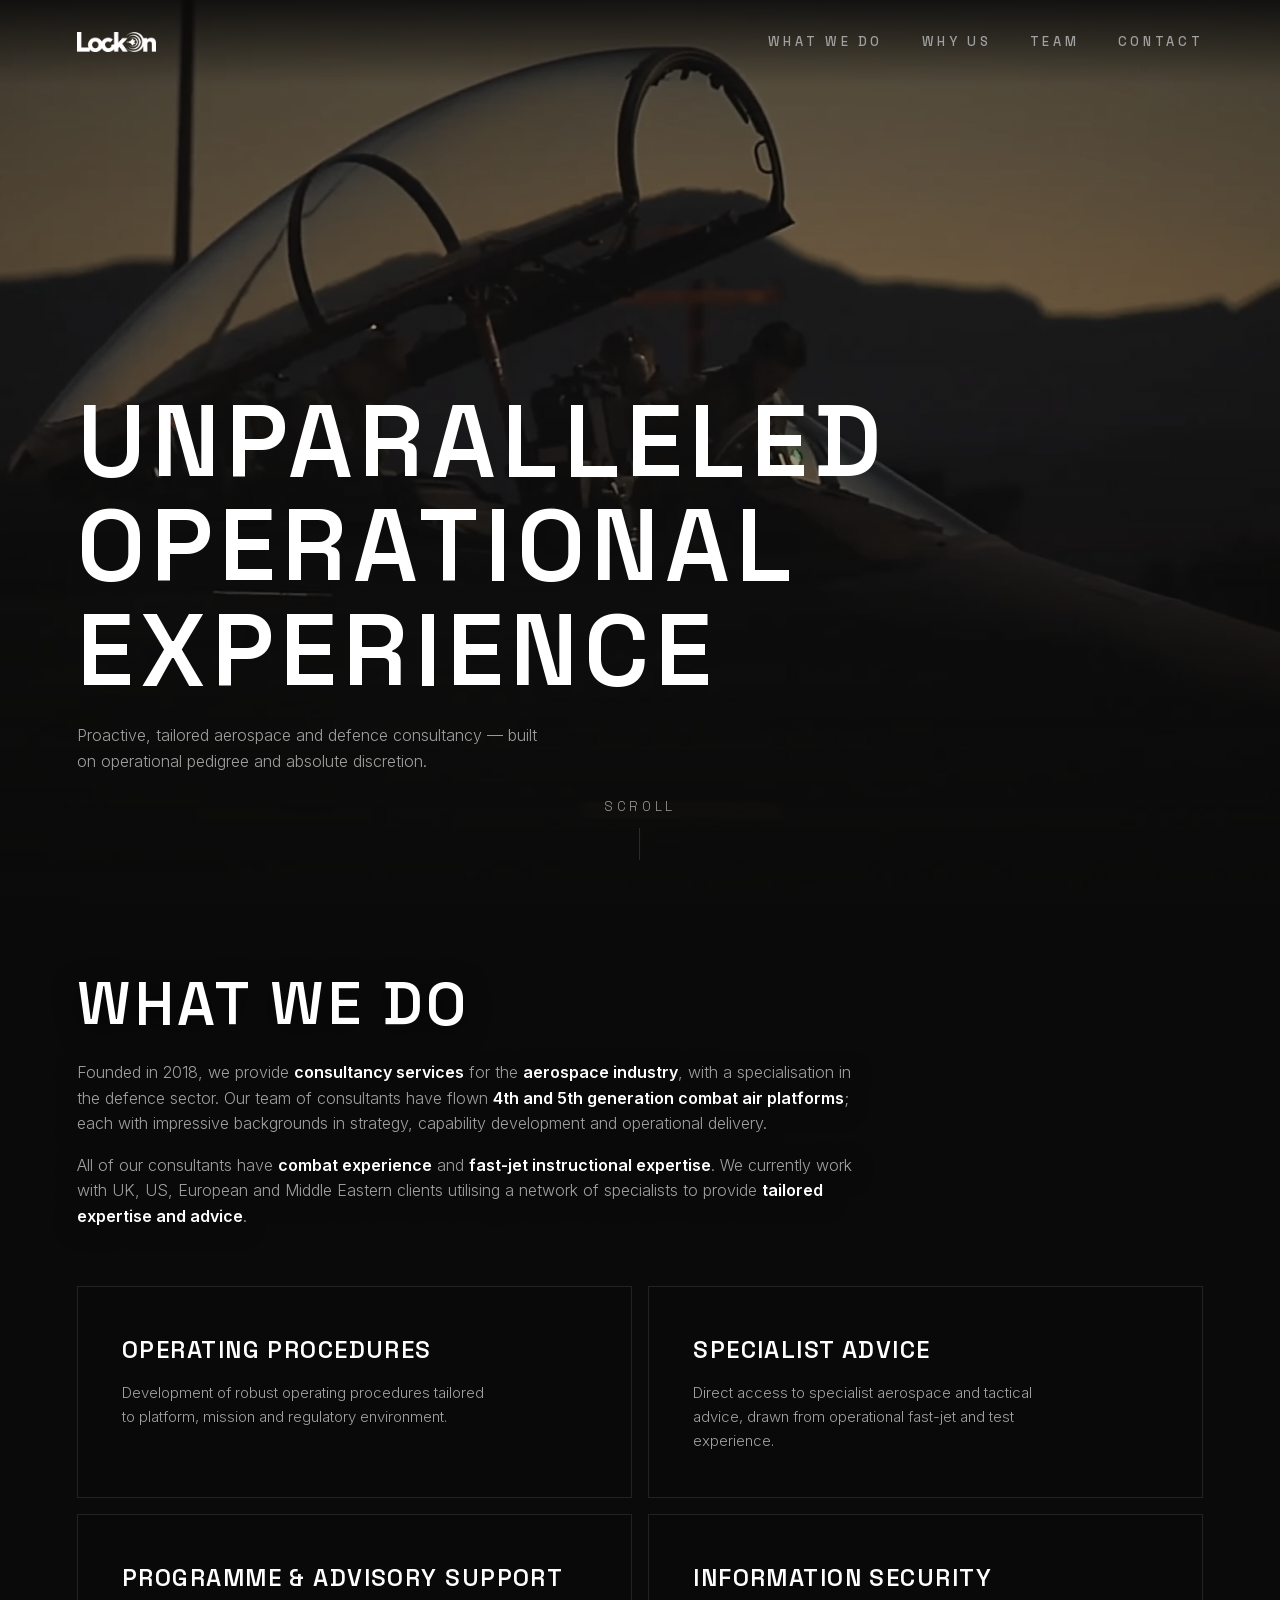
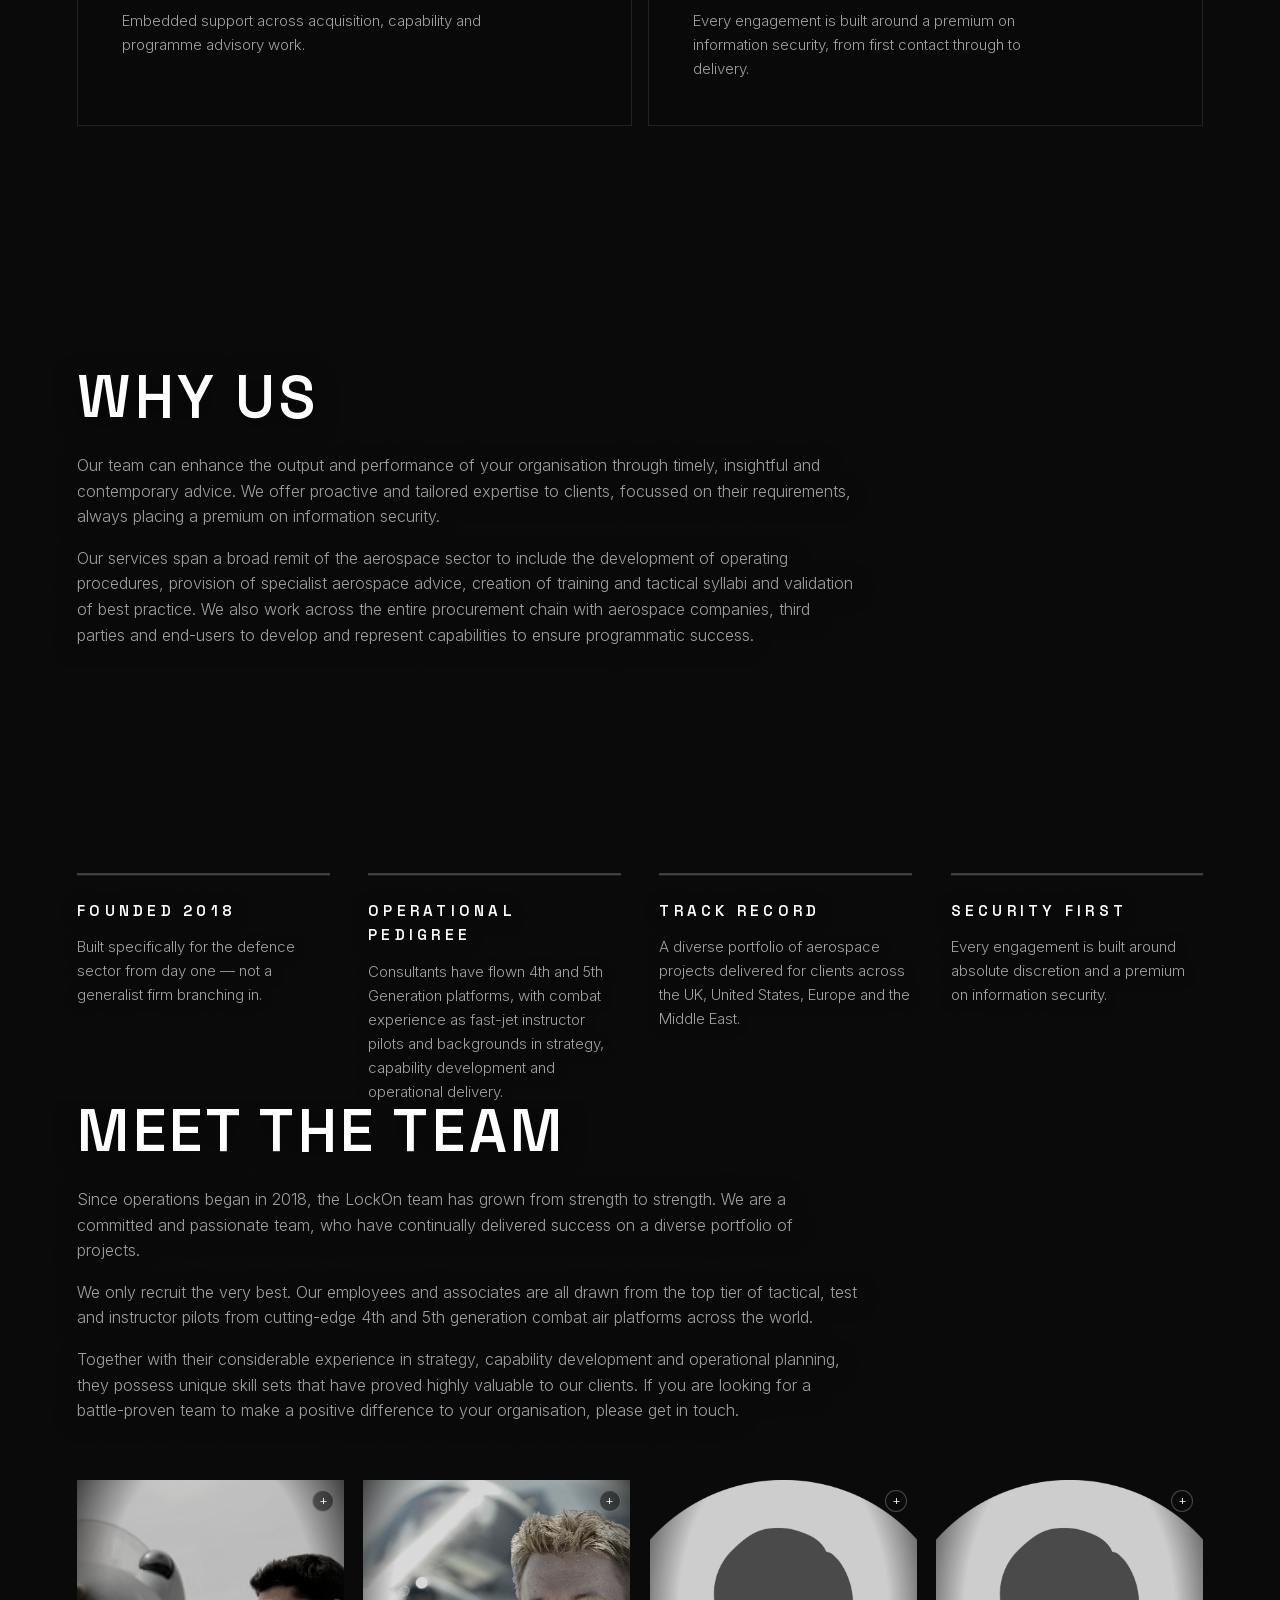
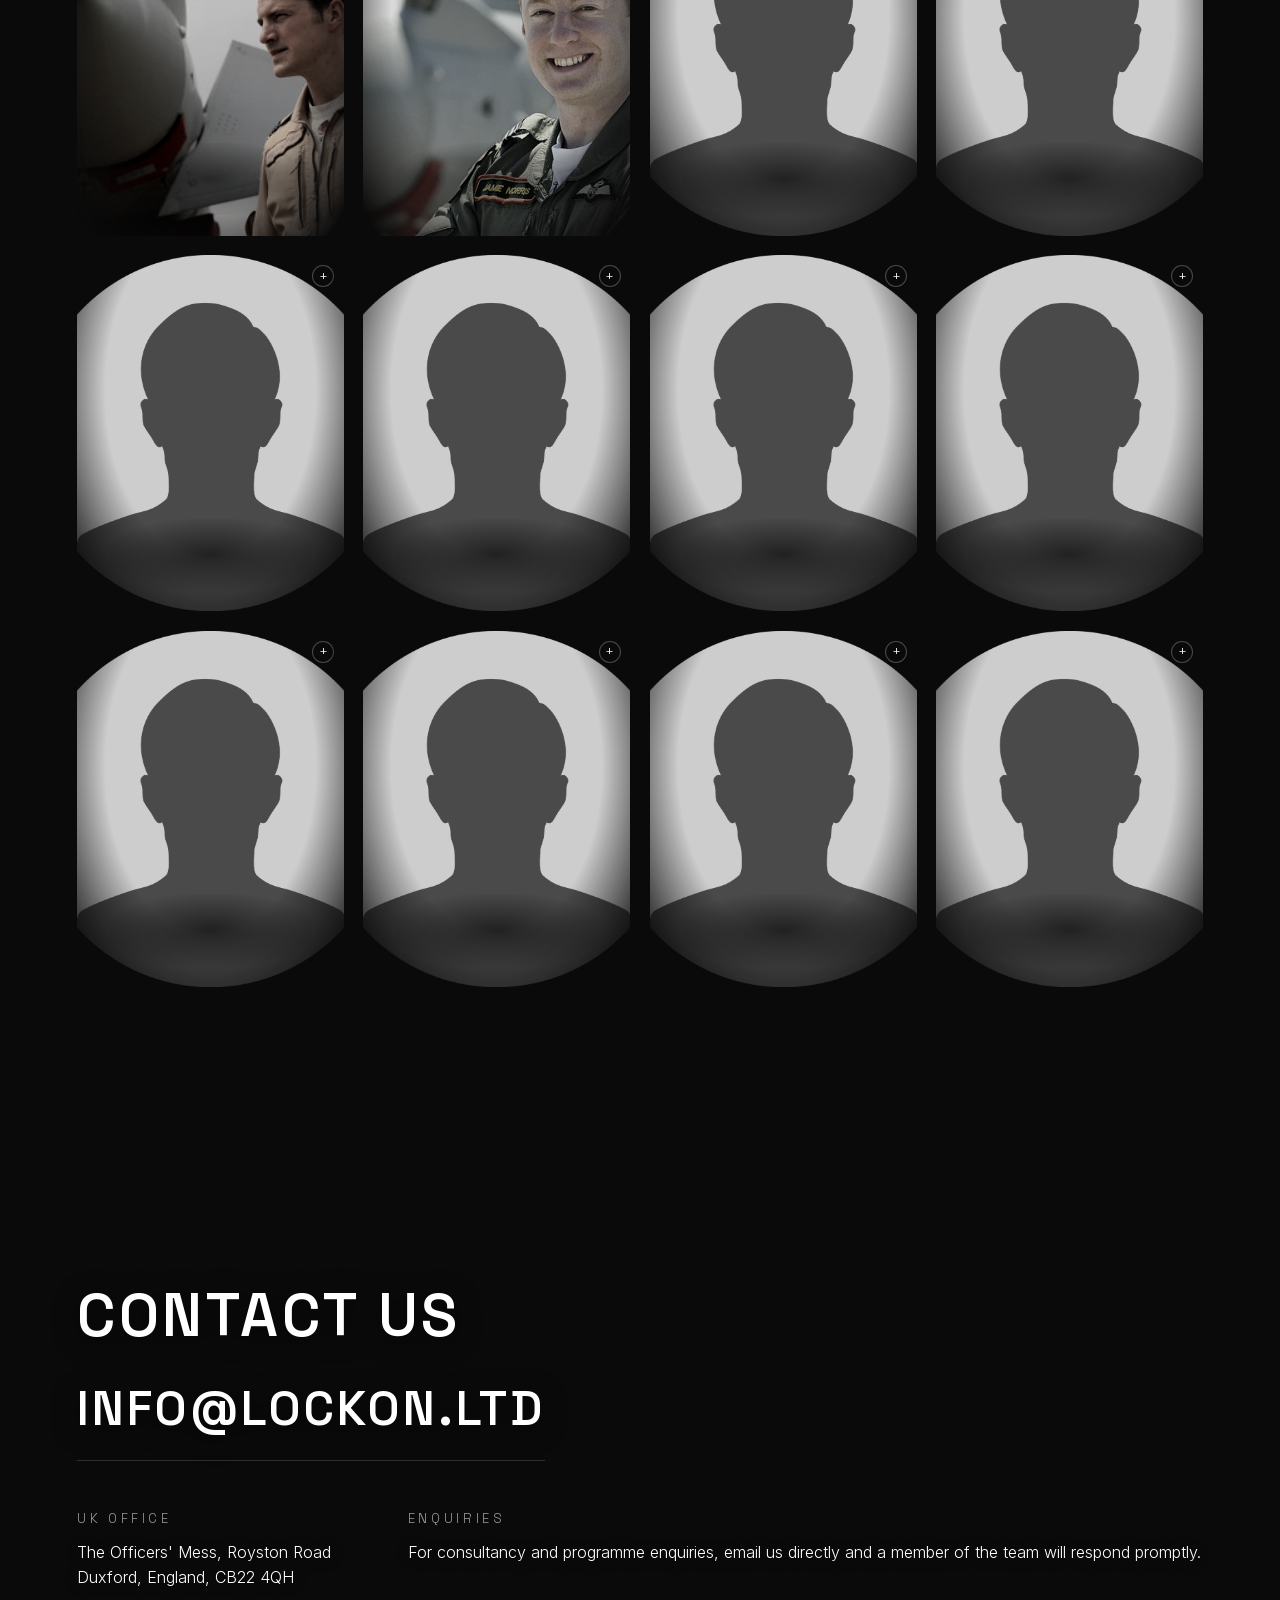
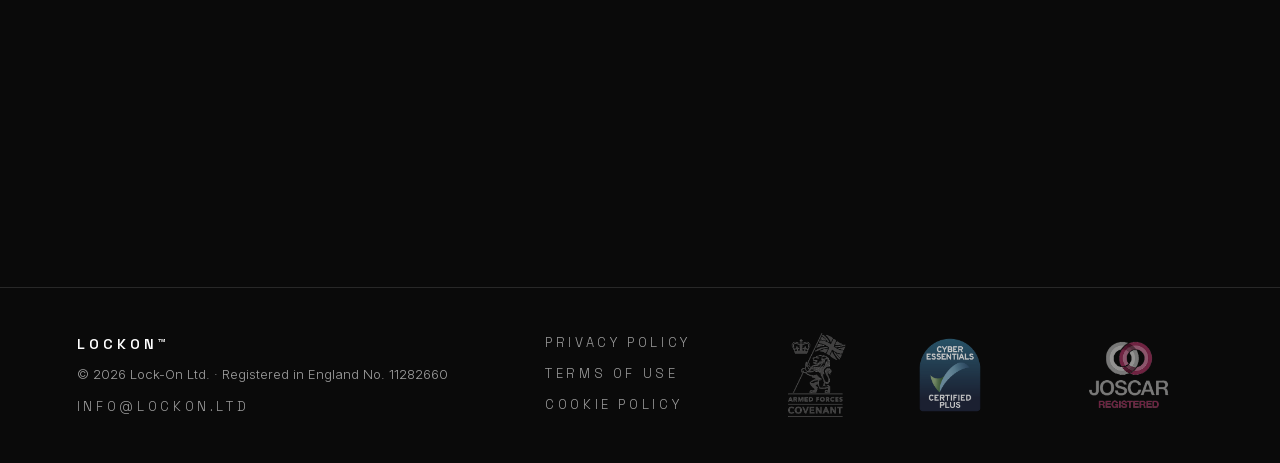
==== commit 916894d8: "Typography: Space Grotesk headings + lighter weights, wider tracking The uniform Inter Bold (700) ev" ====
--- a/index.html
+++ b/index.html
@@ -20,13 +20,11 @@
   <link rel="icon" type="image/png" sizes="512x512" href="assets/favicon/favicon-512.png" />
   <link rel="apple-touch-icon" sizes="180x180" href="assets/favicon/apple-touch-icon.png" />
 
-  <link rel="preconnect" href="https://fonts.googleapis.com" />
-  <link rel="preconnect" href="https://fonts.gstatic.com" crossorigin />
-  <link
-    href="https://fonts.googleapis.com/css2?family=Inter:wght@300;400;500;600;700&display=swap"
-    rel="stylesheet"
-  />
-
+  <!-- Space Grotesk (headings/labels — geometric grotesk, SpaceX-adjacent
+       spirit) + Inter (body copy — stays the most legible at light weights
+       for long-form text), self-hosted — see css/fonts.css and
+       --font-heading/--font-body in variables.css. -->
+  <link rel="stylesheet" href="css/fonts.css" />
   <link rel="stylesheet" href="css/variables.css" />
   <link rel="stylesheet" href="css/base.css" />
   <link rel="stylesheet" href="css/depth.css" />
--- a/css/fonts.css
+++ b/css/fonts.css
@@ -0,0 +1,24 @@
+/* ==========================================================================
+   Self-hosted variable fonts — Inter (body) + Space Grotesk (headings,
+   nav, labels). Self-hosted rather than loaded from Google Fonts: one
+   same-origin request per family, no third-party CDN dependency. Both
+   files are true variable fonts (a single `wght`-axis file covers every
+   weight the site uses via the font-weight range below), so this is two
+   requests total rather than one per weight.
+   ========================================================================== */
+
+@font-face {
+  font-family: "Inter";
+  src: url("../assets/fonts/inter-variable.woff2") format("woff2");
+  font-weight: 100 900;
+  font-style: normal;
+  font-display: swap;
+}
+
+@font-face {
+  font-family: "Space Grotesk";
+  src: url("../assets/fonts/space-grotesk-variable.woff2") format("woff2");
+  font-weight: 300 700;
+  font-style: normal;
+  font-display: swap;
+}
--- a/css/variables.css
+++ b/css/variables.css
@@ -44,9 +44,13 @@
     rgba(10, 10, 10, 0.75) 100%
   );
 
-  /* Type */
-  --font-heading: "Inter", -apple-system, BlinkMacSystemFont, "Segoe UI", Roboto,
-    "Helvetica Neue", Arial, sans-serif;
+  /* Type — Space Grotesk for headings/labels (geometric grotesk, closer to
+     SpaceX's own display type than Inter's more humanist forms) paired with
+     Inter for body copy, which stays the more legible of the two at the
+     light weights long-form text needs. Both self-hosted as variable fonts
+     — see css/fonts.css. */
+  --font-heading: "Space Grotesk", "Inter", -apple-system, BlinkMacSystemFont, "Segoe UI",
+    Roboto, "Helvetica Neue", Arial, sans-serif;
   --font-body: "Inter", -apple-system, BlinkMacSystemFont, "Segoe UI", Roboto,
     "Helvetica Neue", Arial, sans-serif;
 
@@ -58,7 +62,10 @@
   --fs-small: 0.8125rem;
   --fs-label: 0.8125rem;
 
-  --ls-heading: 0.04em;
+  /* Widened from 0.04em — SpaceX's own headings/nav read noticeably more
+     spaced-out than a typical tight-tracked heading. --ls-label (nav
+     links, eyebrow labels) was already generous and is unchanged. */
+  --ls-heading: 0.06em;
   --ls-label: 0.28em;
 
   --lh-body: 1.6;
--- a/css/base.css
+++ b/css/base.css
@@ -20,7 +20,7 @@
   font-family: var(--font-body);
   font-size: var(--fs-body);
   line-height: var(--lh-body);
-  font-weight: 400;
+  font-weight: 300;
   -webkit-font-smoothing: antialiased;
   text-rendering: optimizeLegibility;
 }
@@ -74,7 +74,7 @@
 
 .section__heading {
   font-family: var(--font-heading);
-  font-weight: 700;
+  font-weight: 600;
   font-size: var(--fs-h2);
   line-height: 1.05;
   letter-spacing: var(--ls-heading);
--- a/css/camera-bg.css
+++ b/css/camera-bg.css
@@ -1,3 +1,4 @@
+/* ==========================================================================
    Camera background — two acts driven by js/camera.js as the user scrolls:
    1) the jet (formation.jpg) flies right-to-left across What We Do into
       early Why Us, shrinking as it goes, then exits off-screen for good;
--- a/css/nav.css
+++ b/css/nav.css
@@ -32,7 +32,7 @@
   align-items: center;
   gap: 10px;
   font-family: var(--font-heading);
-  font-weight: 700;
+  font-weight: 600;
   font-size: 1rem;
   letter-spacing: var(--ls-label);
   text-transform: uppercase;
--- a/css/sections/landing.css
+++ b/css/sections/landing.css
@@ -106,7 +106,7 @@
 
 .landing__title {
   font-family: var(--font-heading);
-  font-weight: 700;
+  font-weight: 600;
   font-size: var(--fs-hero);
   line-height: 1.02;
   letter-spacing: var(--ls-heading);
--- a/css/sections/what-we-do.css
+++ b/css/sections/what-we-do.css
@@ -27,7 +27,7 @@
 
 .capability__title {
   font-family: var(--font-heading);
-  font-weight: 700;
+  font-weight: 600;
   font-size: var(--fs-h3);
   letter-spacing: var(--ls-heading);
   text-transform: uppercase;
--- a/css/sections/why-us.css
+++ b/css/sections/why-us.css
@@ -16,7 +16,7 @@
 
 .differentiator__title {
   font-family: var(--font-heading);
-  font-weight: 700;
+  font-weight: 600;
   font-size: 0.95rem;
   letter-spacing: var(--ls-label);
   text-transform: uppercase;
--- a/css/sections/team.css
+++ b/css/sections/team.css
@@ -69,7 +69,7 @@
 
 .team-card__initials {
   font-family: var(--font-heading);
-  font-weight: 700;
+  font-weight: 600;
   font-size: 1.5rem;
   letter-spacing: 0.02em;
   color: var(--color-text-secondary);
@@ -177,7 +177,7 @@
 
 .team-card__name {
   font-family: var(--font-heading);
-  font-weight: 700;
+  font-weight: 600;
   font-size: 0.875rem;
   letter-spacing: var(--ls-heading);
   text-transform: uppercase;
--- a/css/sections/contact.css
+++ b/css/sections/contact.css
@@ -14,7 +14,7 @@
 
 .contact__email {
   font-family: var(--font-heading);
-  font-weight: 700;
+  font-weight: 600;
   font-size: clamp(1.75rem, 5vw, 3rem);
   letter-spacing: var(--ls-heading);
   text-transform: uppercase;
--- a/css/footer.css
+++ b/css/footer.css
@@ -23,7 +23,7 @@
 
 .site-footer__brand {
   font-family: var(--font-heading);
-  font-weight: 700;
+  font-weight: 600;
   font-size: 0.9rem;
   letter-spacing: var(--ls-label);
   text-transform: uppercase;
@@ -75,12 +75,16 @@
 .site-footer__badges {
   display: flex;
   align-items: center;
-  gap: 16px;
-  min-height: 32px;
+  gap: clamp(16px, 2.5vw, 28px);
+  min-height: clamp(56px, 7vw, 84px);
 }
 
+/* ~2.5x the original 32px so the badges read as credentials, not an
+   afterthought — clamped rather than fixed so 3 landscape-ish badges at
+   this height still fit inside the footer without wrapping awkwardly on
+   narrow viewports (see .site-footer__inner's column layout below). */
 .site-footer__badges img {
-  height: 32px;
+  height: clamp(56px, 7vw, 84px);
   width: auto;
   filter: var(--photo-filter);
   opacity: 0.9;
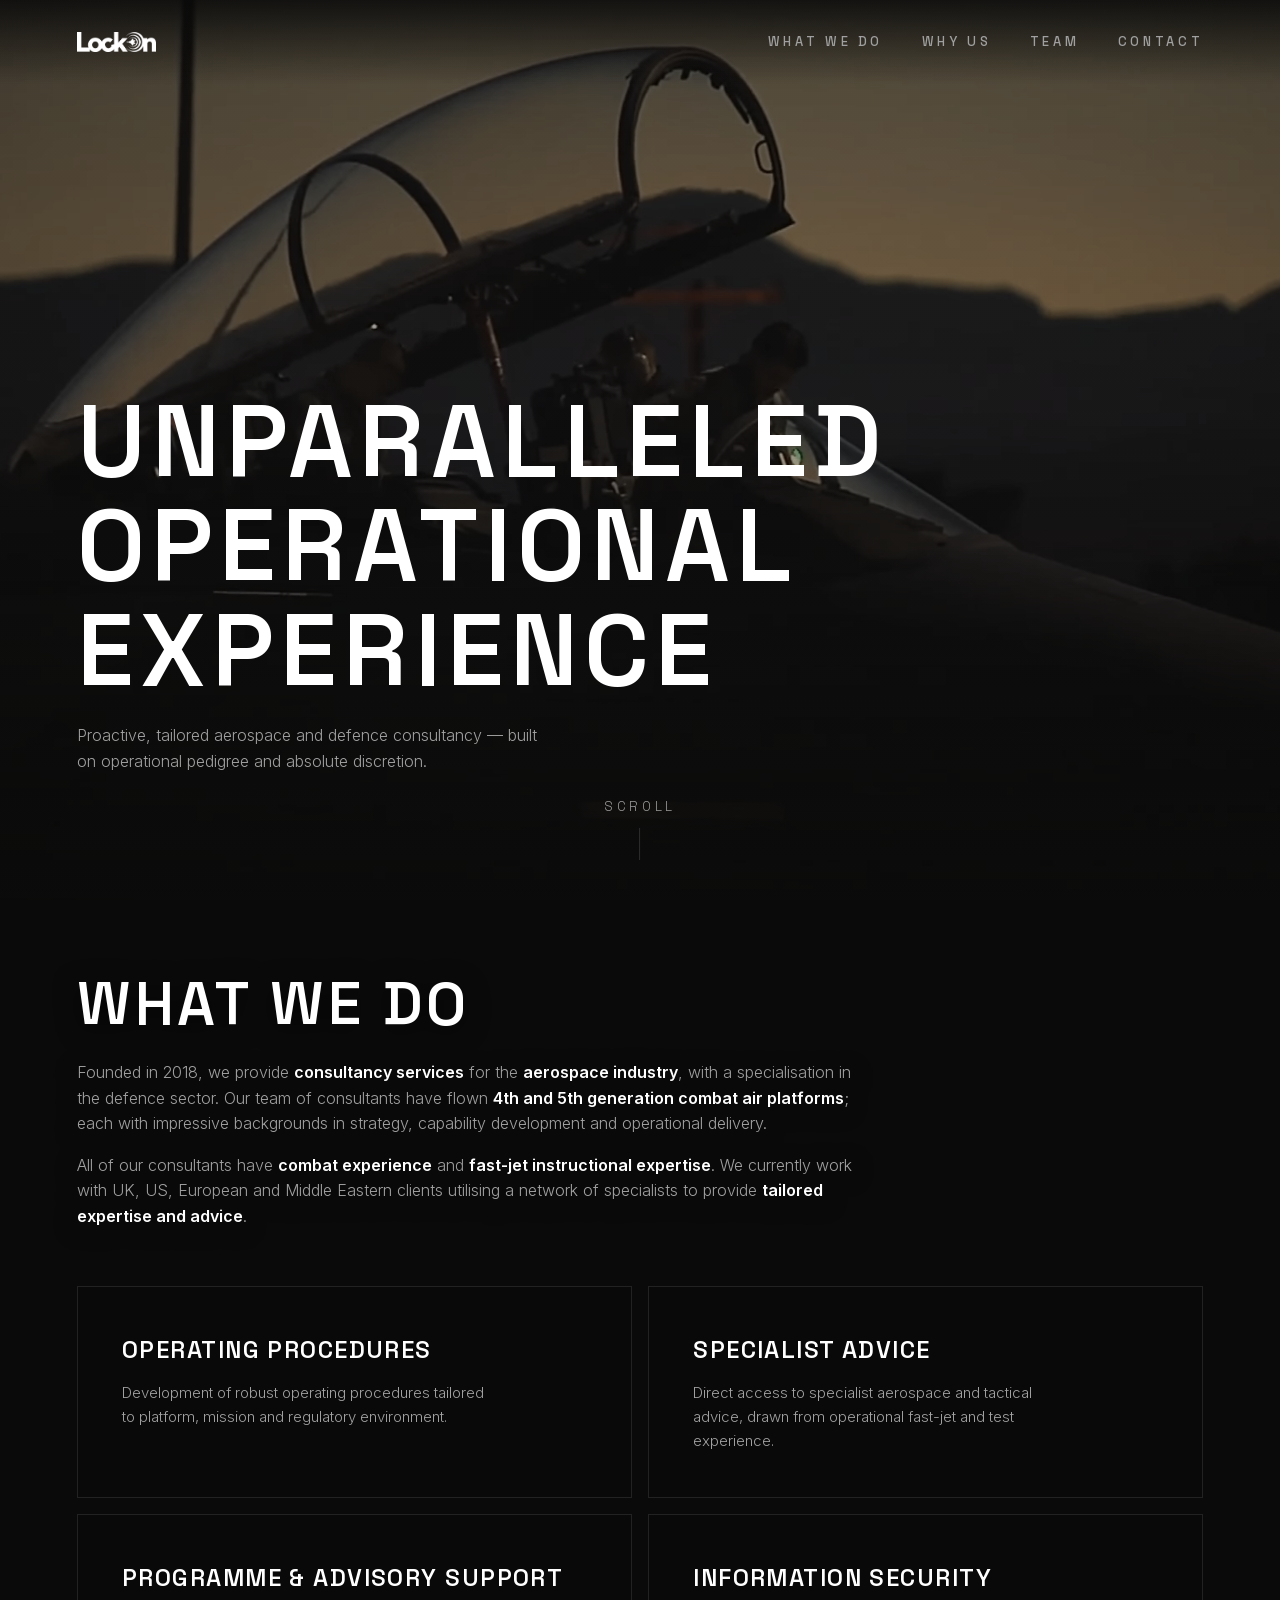
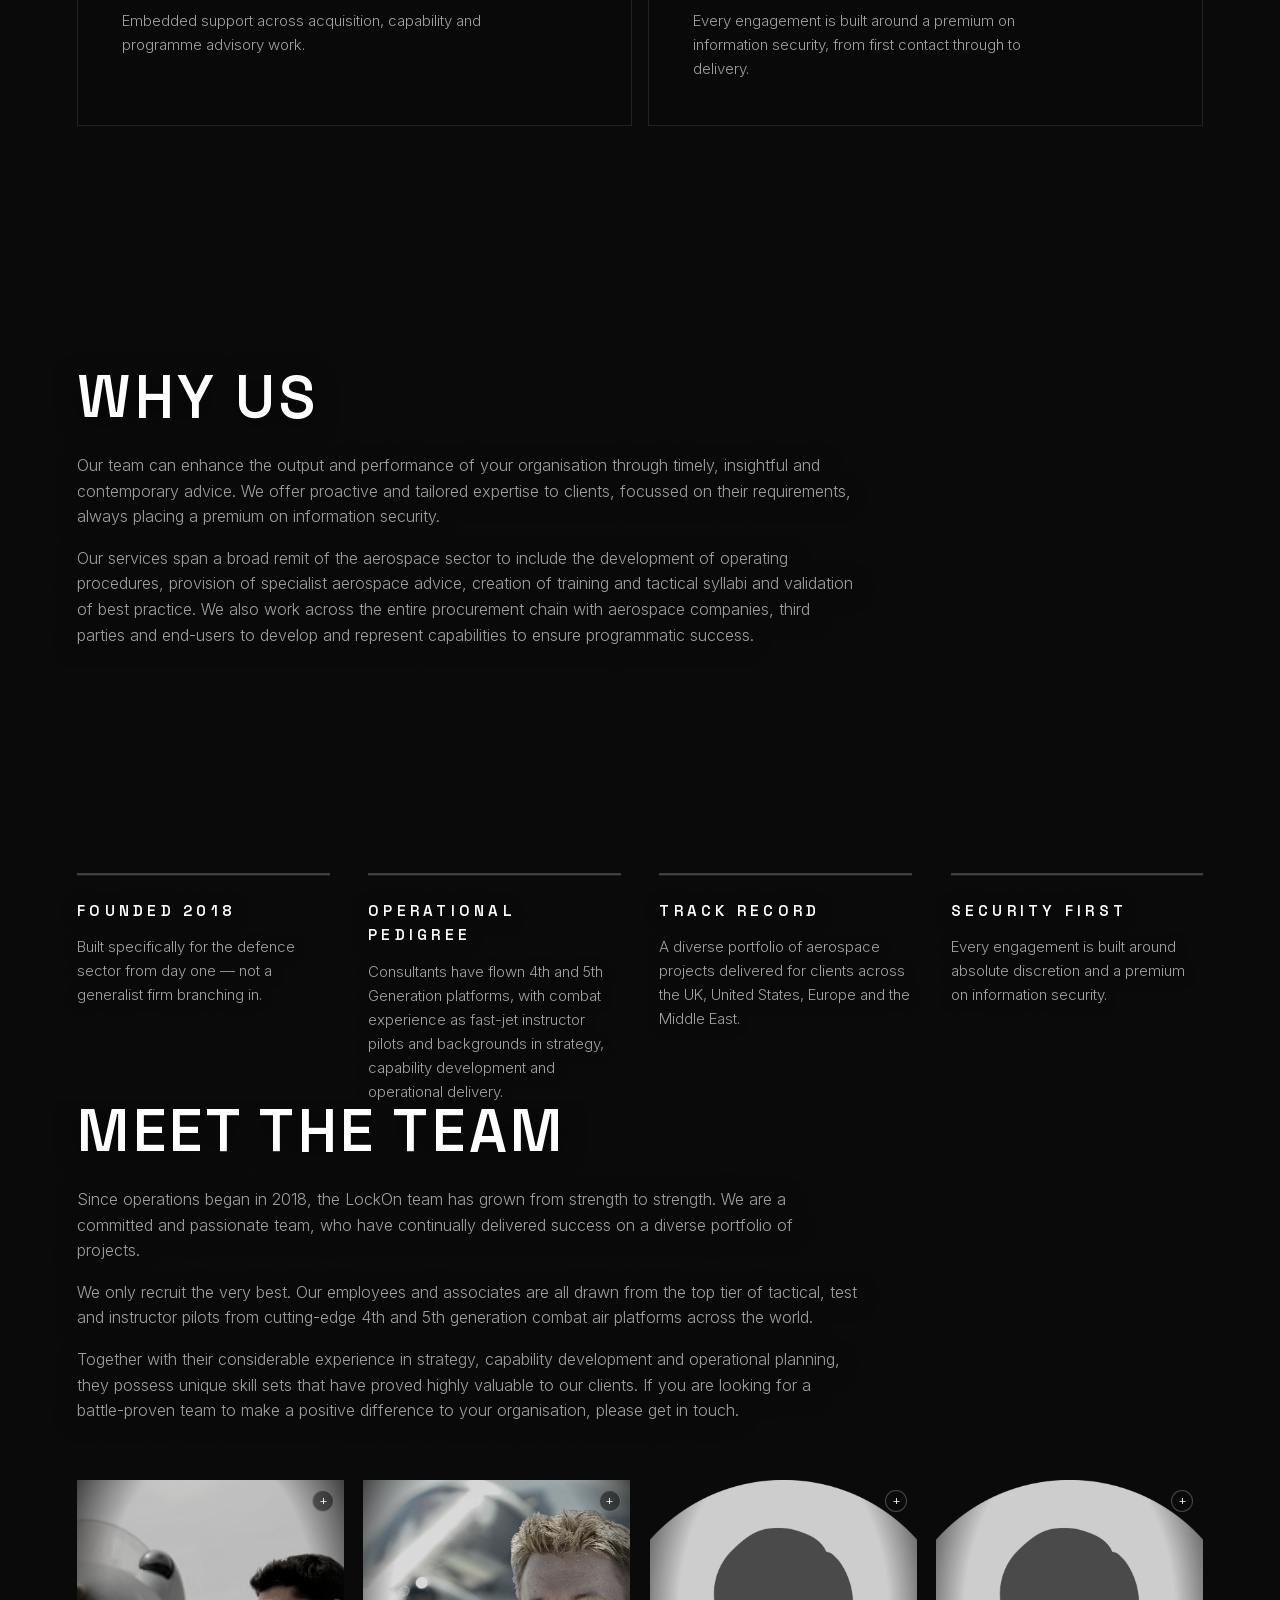
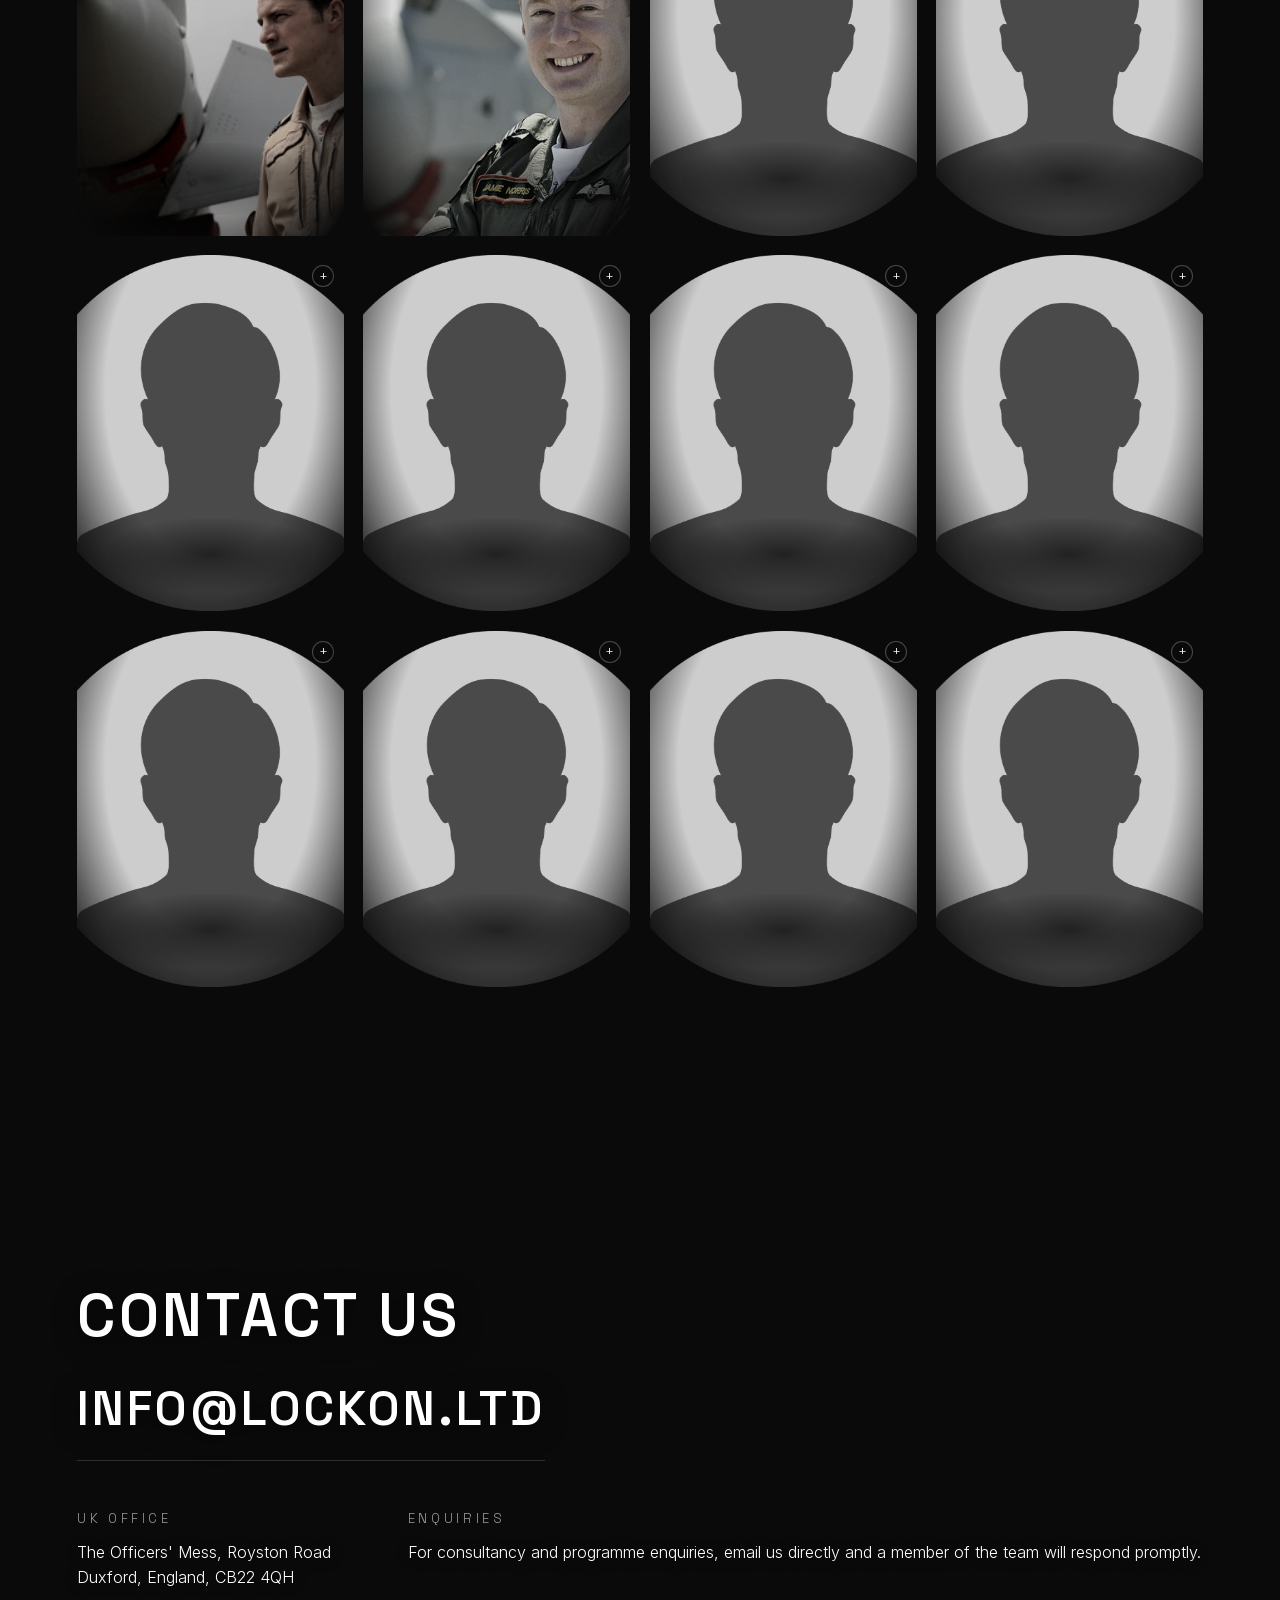
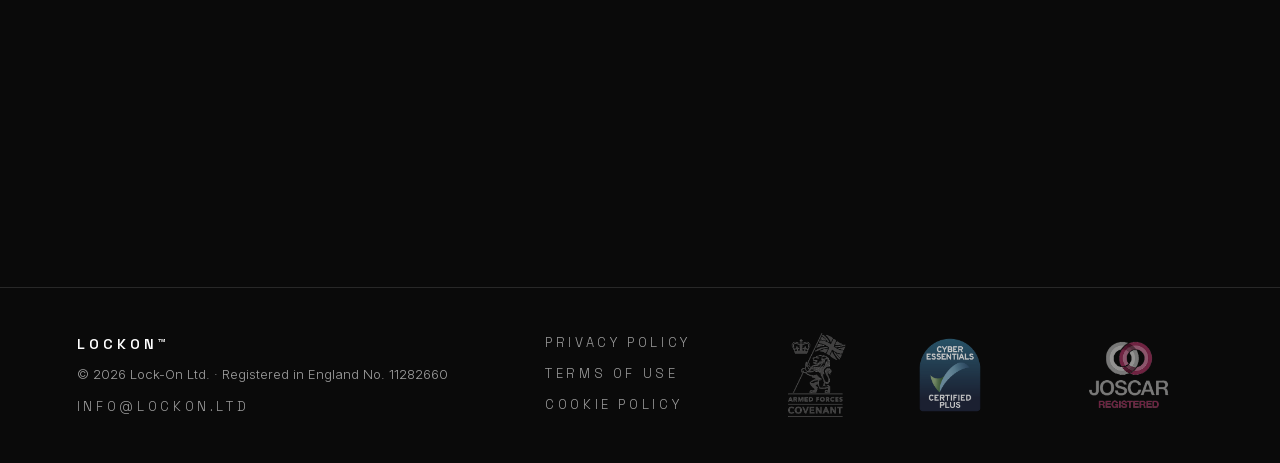
==== commit d325703d: "Camera background: slower, consistent transition timing; Jamie -> Associate All four transitions (je" ====
--- a/index.html
+++ b/index.html
@@ -125,22 +125,25 @@
 
   <!-- ============================ CAMERA BG ============================ -->
   <!--
-    Two-act scroll-driven background behind What We Do / Why Us / Team /
+    Three-act scroll-driven background behind What We Do / Why Us / Team /
     Contact: the jet (formation.jpg) starts at the right edge and flies the
     full screen width to past the left edge across What We Do into early
     Why Us, shrinking and dissolving as it goes; the screen darkens tied to
     the jet's own horizontal position (not scroll time), reaching full
-    black exactly as it exits, then runway.jpg starts crossfading in
-    immediately (no gap) and stays put through Team and Contact. See
-    css/camera-bg.css / js/camera.js for the choreography. Fixed + low
-    z-index so normal section content (z-index:2, css/depth.css) always
-    paints above it; hidden on Landing and past the footer, same fade
-    approach as the flight-route rail. aria-hidden: decorative, not
-    announced.
+    black exactly as it exits, then cockpit.jpg starts crossfading in
+    immediately (no gap) and holds through the rest of Why Us into early
+    Team; partway through Team it crossfades out again as runway.jpg
+    crossfades in, which then stays put through the remainder of Team and
+    all of Contact. See css/camera-bg.css / js/camera.js for the
+    choreography. Fixed + low z-index so normal section content (z-index:2,
+    css/depth.css) always paints above it; hidden on Landing and past the
+    footer, same fade approach as the flight-route rail. aria-hidden:
+    decorative, not announced.
   -->
   <div class="camera-bg" aria-hidden="true">
     <img class="camera-bg__jet-trail" src="assets/images/formation.jpg" alt="" />
     <img class="camera-bg__jet" src="assets/images/formation.jpg" alt="" />
+    <img class="camera-bg__cockpit" src="assets/images/cockpit.jpg" alt="" />
     <img class="camera-bg__runway" src="assets/images/runway.jpg" alt="" />
     <div class="camera-bg__scrim"></div>
     <div class="camera-bg__vignette"></div>
@@ -385,11 +388,11 @@
             <span class="team-card__expand" aria-hidden="true">+</span>
             <div class="team-card__ground-shadow" aria-hidden="true"></div>
             <div class="team-card__summary" aria-hidden="true">
-              <p class="team-card__role">Managing Director</p>
+              <p class="team-card__role">Associate</p>
               <h3 class="team-card__name">Jamie Norris</h3>
             </div>
             <div class="team-card__overlay">
-              <p class="team-card__role">Managing Director</p>
+              <p class="team-card__role">Associate</p>
               <h3 class="team-card__name">Jamie Norris</h3>
               <p class="team-card__bio">
                 Fast-jet instructor pilot with a background in capability
--- a/css/camera-bg.css
+++ b/css/camera-bg.css
@@ -1,9 +1,12 @@
 /* ==========================================================================
-   Camera background — two acts driven by js/camera.js as the user scrolls:
+   Camera background — three acts driven by js/camera.js as the user scrolls:
    1) the jet (formation.jpg) flies right-to-left across What We Do into
       early Why Us, shrinking as it goes, then exits off-screen for good;
-   2) a dark transition through the rest of Why Us, then runway.jpg
-      crossfades in and stays put through Team and Contact.
+   2) a dark transition through the exit, then cockpit.jpg crossfades in
+      and holds through the rest of Why Us into early Team;
+   3) partway through Team, cockpit.jpg crossfades out as runway.jpg
+      crossfades in, which then stays put through the rest of Team and
+      all of Contact.
    Fixed + low z-index: sits behind normal section content (.section__inner
    is z-index:2, css/depth.css) but above the plain page background.
    ========================================================================== */
@@ -83,10 +86,26 @@
   will-change: transform, opacity, filter;
 }
 
-/* Runway is a plain full-bleed cover image, not transform-driven — it never
-   moves or zooms, so the simple object-fit approach is all it needs. Only
-   its opacity is scroll-driven (the crossfade in from the dark transition),
-   same "no CSS transition" reasoning as the jet above. */
+/* Cockpit and runway are both plain full-bleed cover images, not
+   transform-driven like the jet — neither moves or zooms, so the simple
+   object-fit approach is all either needs. Only opacity is scroll-driven
+   (cockpit's crossfade in from the dark transition, then back out again
+   partway through Team as runway crossfades in over it), same "no CSS
+   transition" reasoning as the jet above — js/camera.js writes both
+   opacities every frame the layer is active, not just at the two
+   crossfade windows, so a CSS transition would only ever fight that. */
+.camera-bg__cockpit {
+  position: absolute;
+  inset: 0;
+  width: 100%;
+  height: 100%;
+  object-fit: cover;
+  object-position: center 35%;
+  filter: var(--photo-filter);
+  opacity: 0;
+  will-change: opacity;
+}
+
 .camera-bg__runway {
   position: absolute;
   inset: 0;
